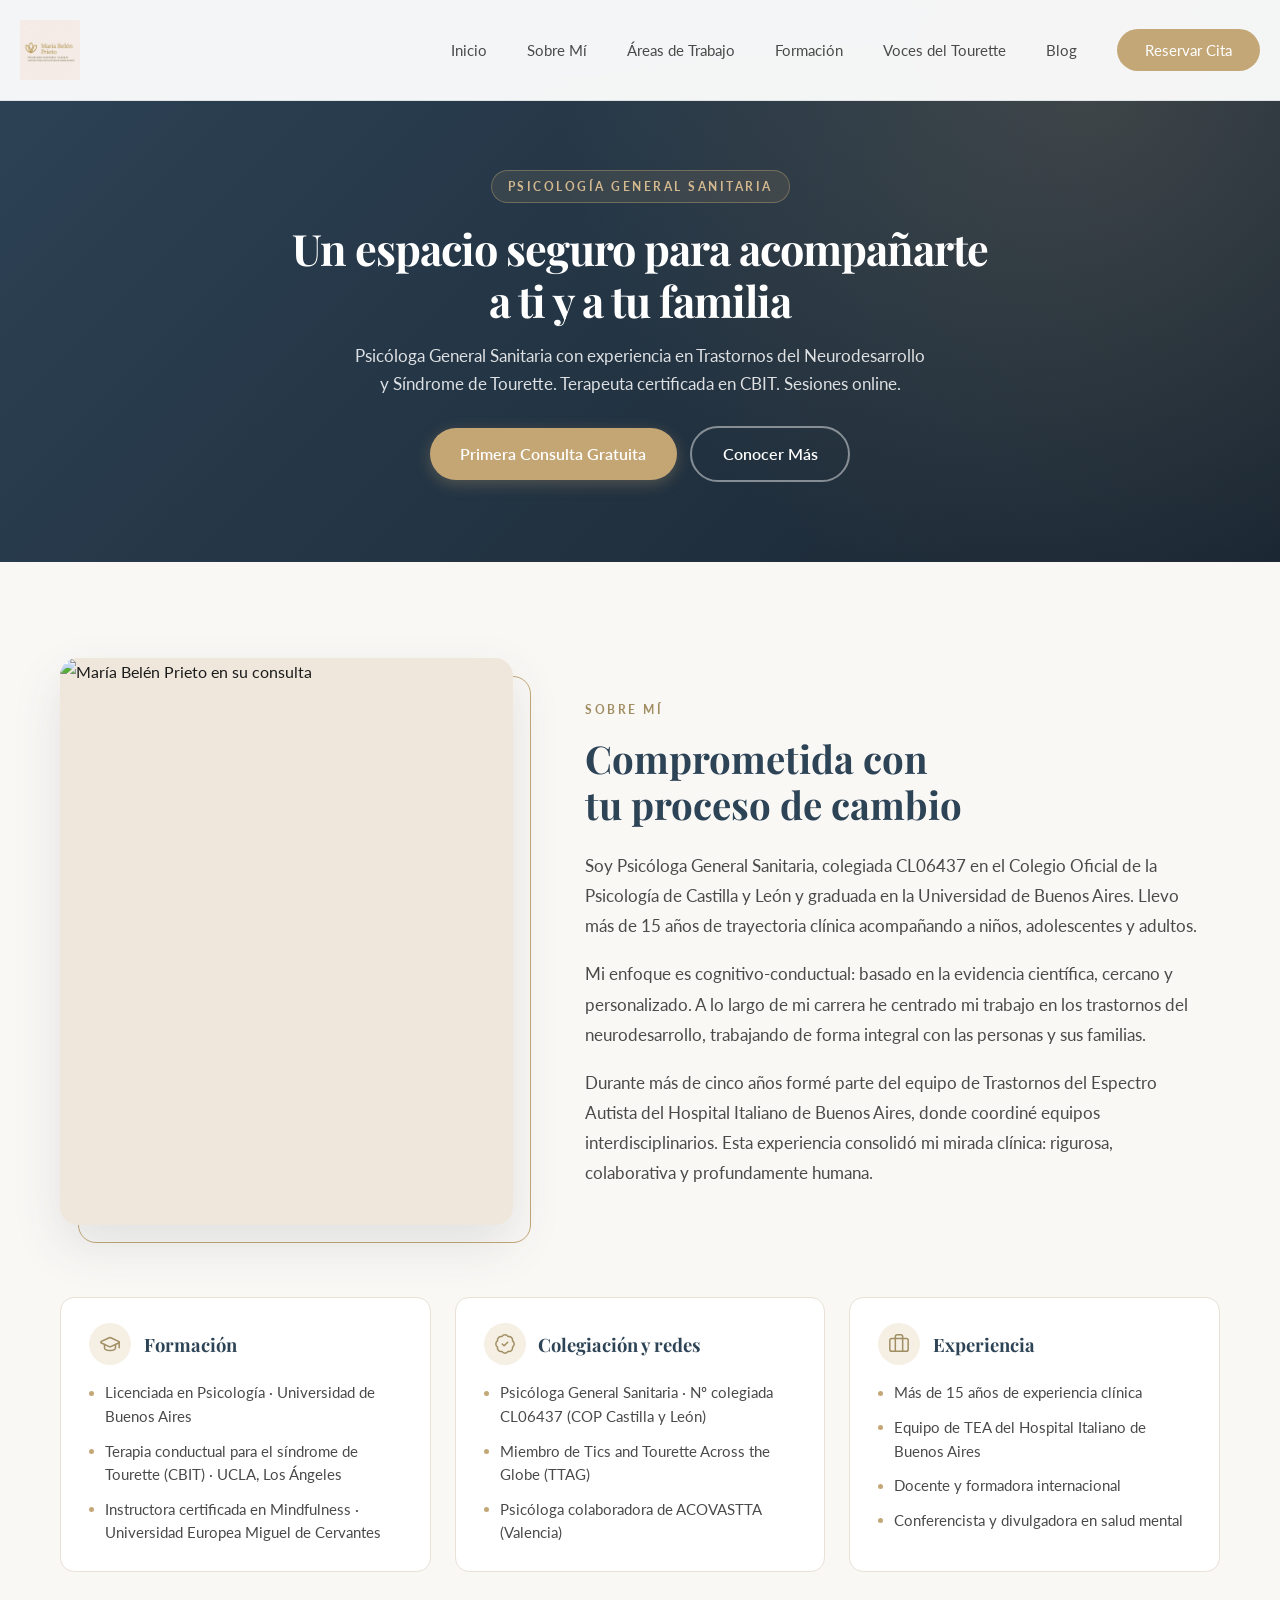
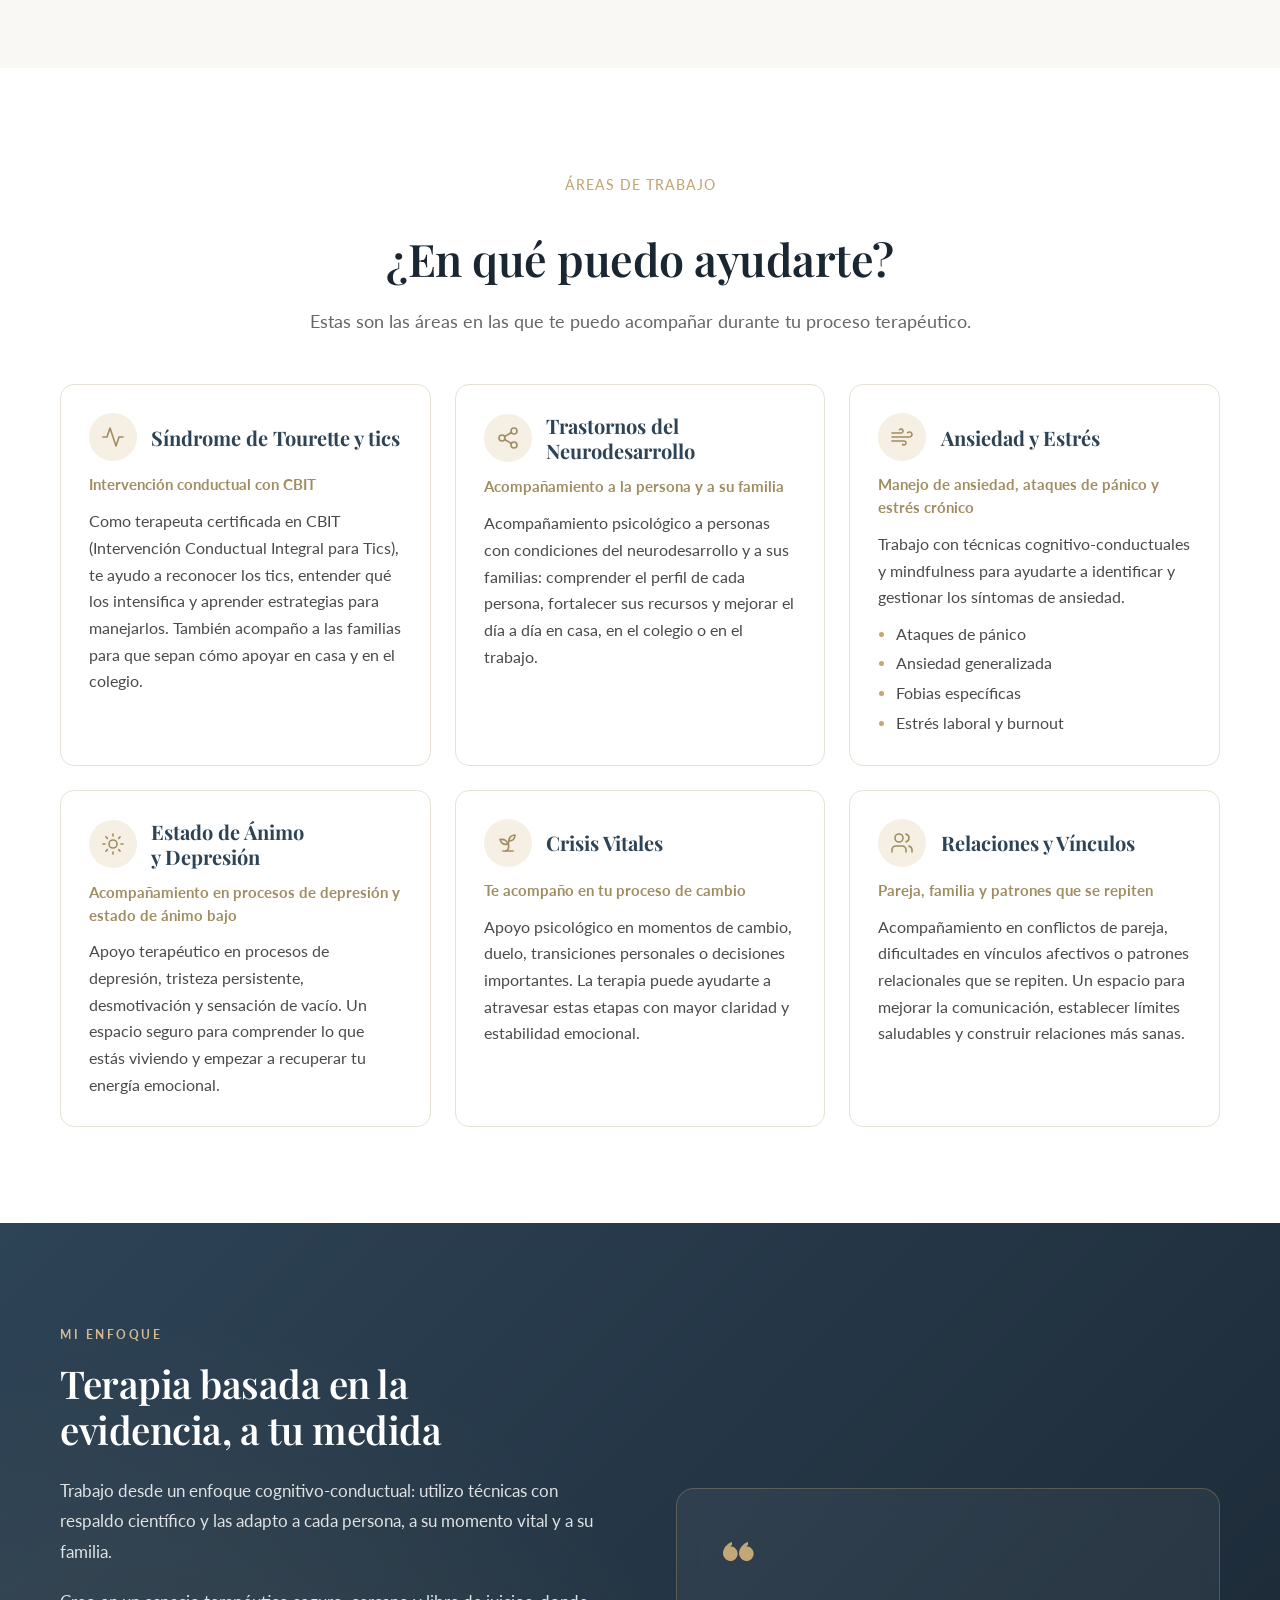
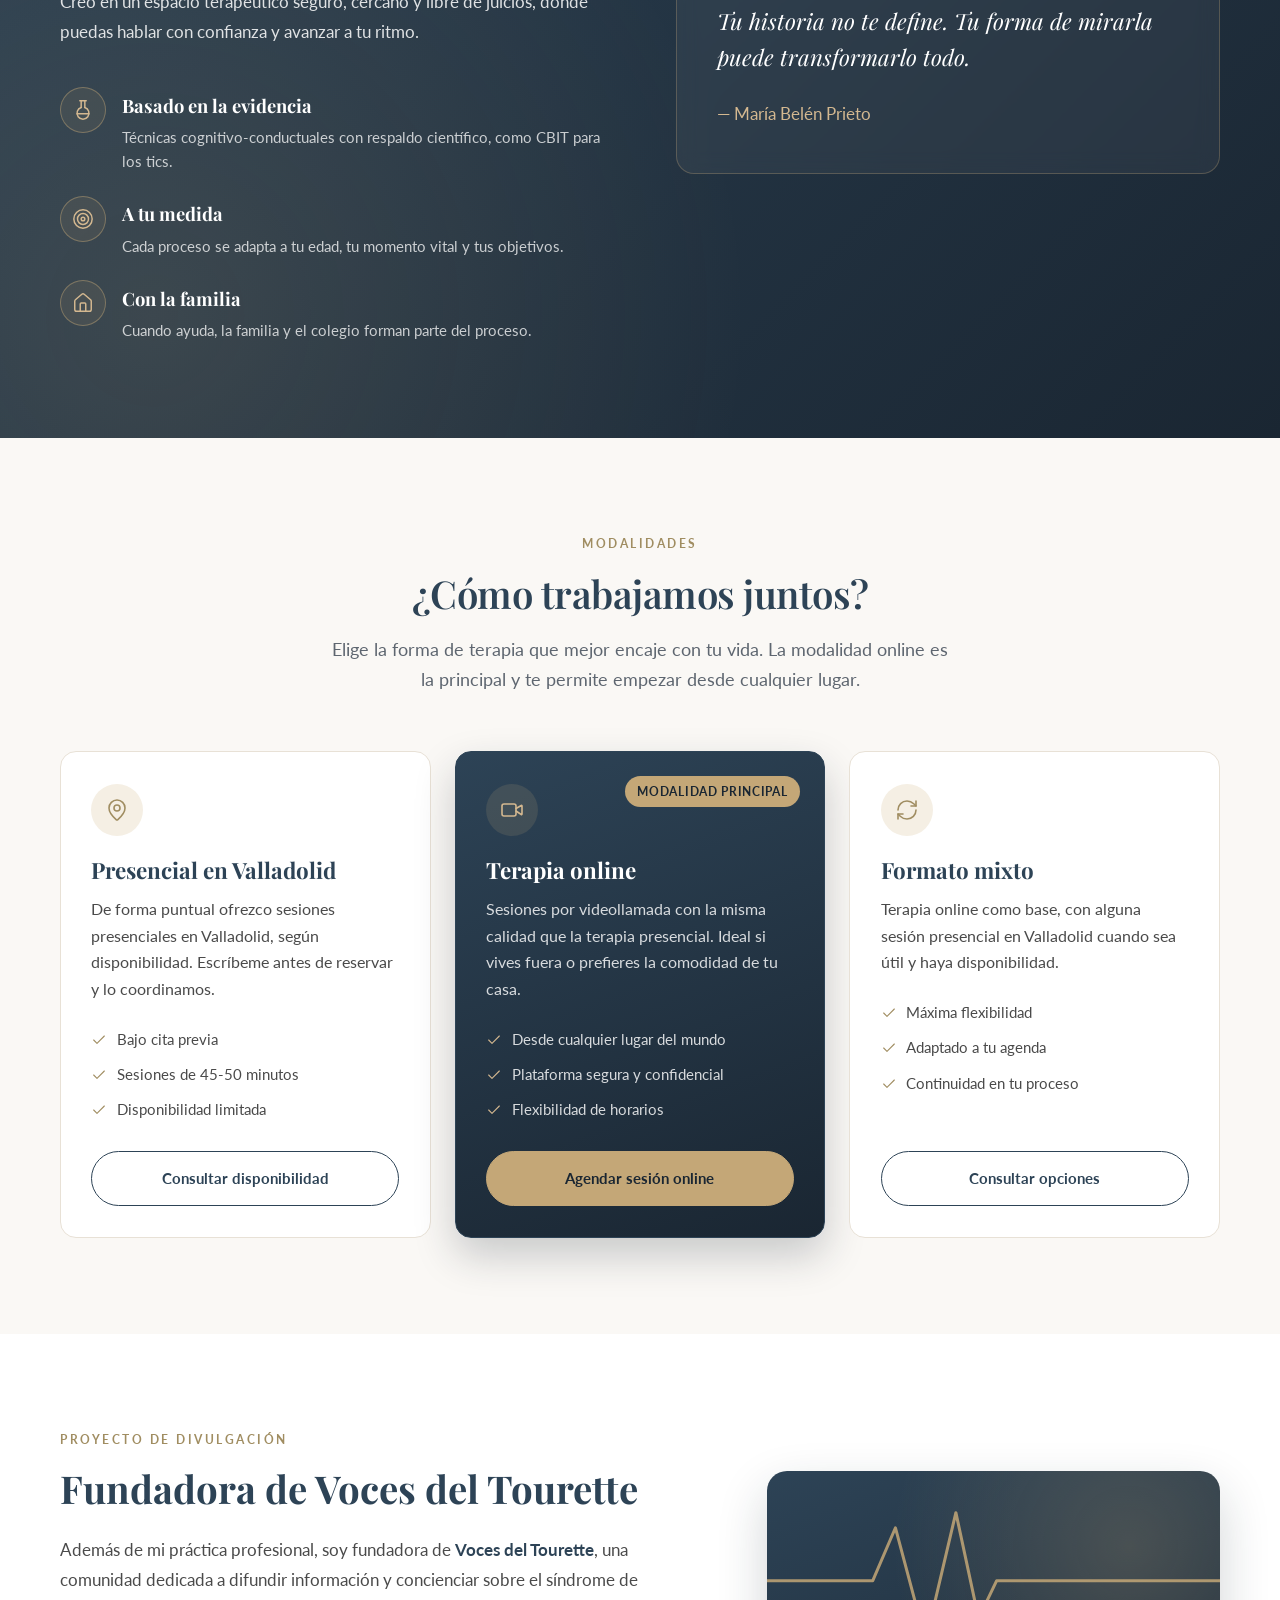
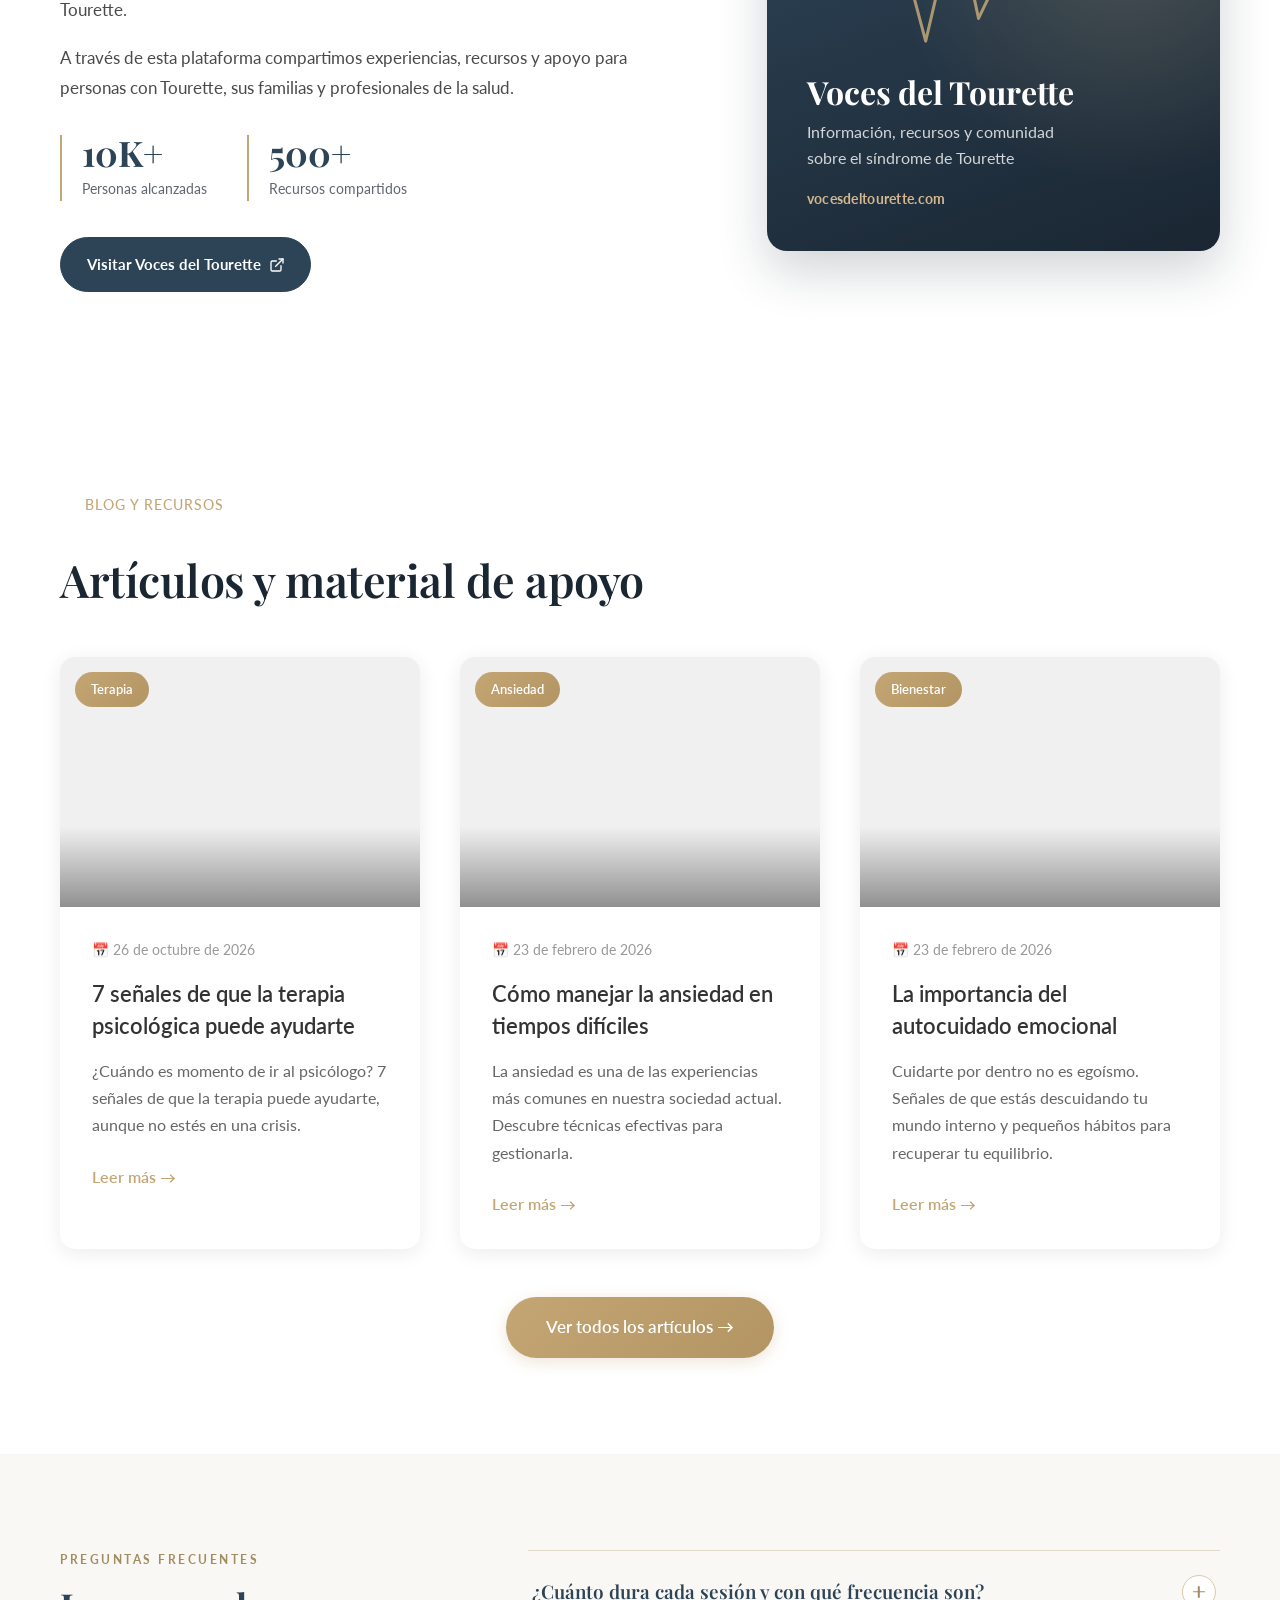
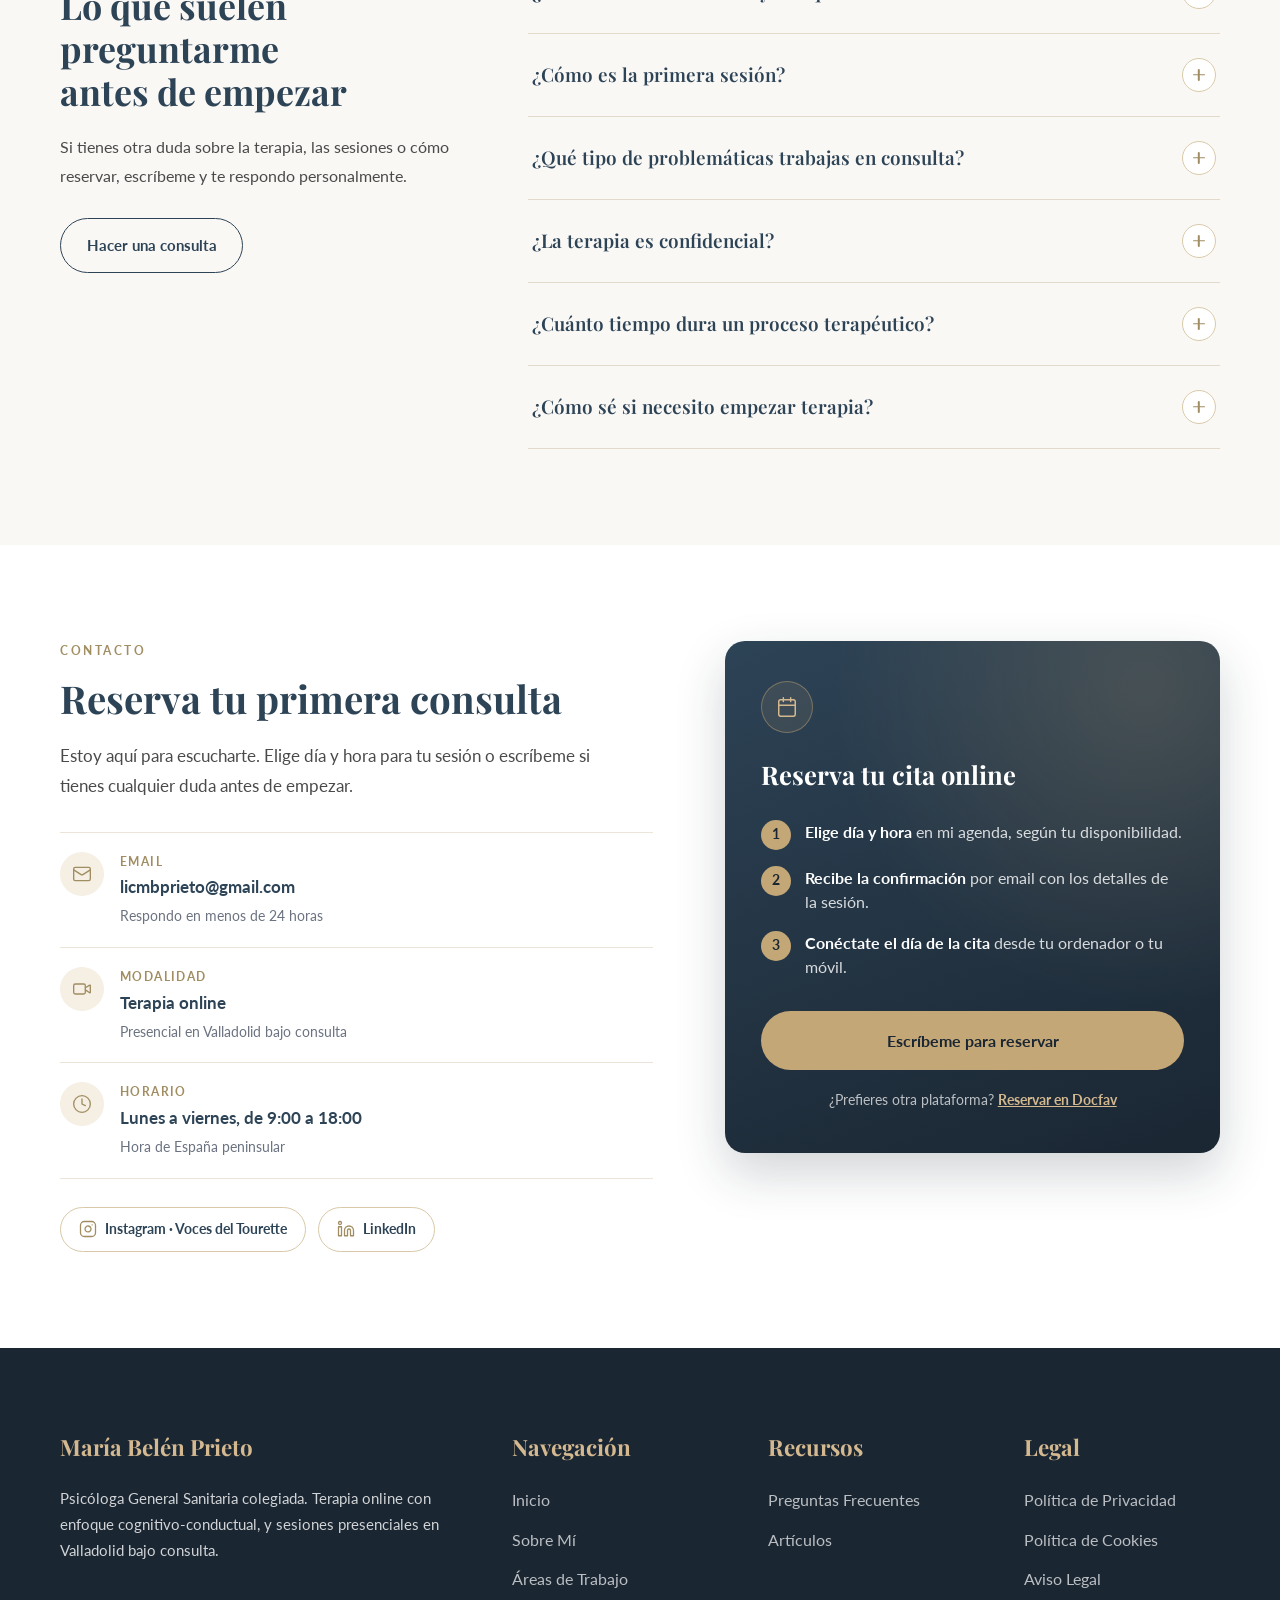
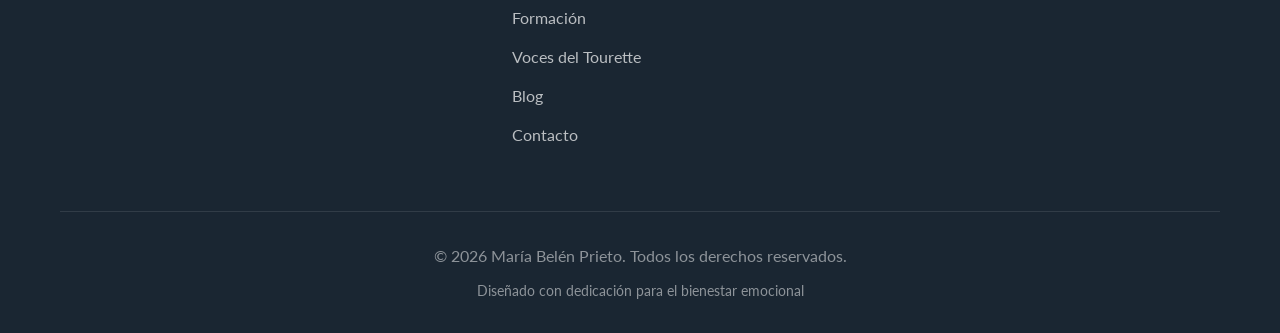
==== index.html @ 90e85a1b "Search Console: quita la verificación de la cuenta laboral Co-Authored-By: Claude Opus 5.5 <noreply@" ====
<!DOCTYPE html>
<html lang="es">
<head>
    <meta charset="UTF-8">
    <meta name="viewport" content="width=device-width, initial-scale=1.0">
    <title id="page-title">Psicóloga Online | María Belén Prieto, Psicóloga General Sanitaria</title>
    <!-- Search Console (cuenta personal). No borrar: Google la revisa periódicamente. -->
    <meta name="google-site-verification" content="N6UZnbw3qTWTIHhU-GUSRFSdViYK75l-H5b8nfOGCbo" />
    <meta name="description" id="meta-desc" content="Psicóloga General Sanitaria con experiencia en Trastornos del Neurodesarrollo y Síndrome de Tourette. Terapeuta certificada en CBIT. Terapia online y en Valladolid.">
    <link rel="stylesheet" href="styles.css">
    <link rel="preconnect" href="https://fonts.googleapis.com">
    <link rel="preconnect" href="https://fonts.gstatic.com" crossorigin>
    <link href="https://fonts.googleapis.com/css2?family=Playfair+Display:wght@400;500;600;700&family=Lato:wght@300;400;700&display=swap" rel="stylesheet">
    <!-- Cookie Consent CSS -->
<link rel="stylesheet" href="https://cdn.jsdelivr.net/npm/cookieconsent@3/build/cookieconsent.min.css">
    <link rel="canonical" href="https://mariabelenprieto.com/">
    <link rel="icon" type="image/png" sizes="32x32" href="/favicon-32.png">
    <link rel="icon" type="image/png" sizes="192x192" href="/icon-192.png">
    <link rel="apple-touch-icon" href="/apple-touch-icon.png">
    <meta name="theme-color" content="#2D4356">
    <meta property="og:type" content="website">
    <meta property="og:locale" content="es_ES">
    <meta property="og:site_name" content="María Belén Prieto · Psicóloga">
    <meta property="og:url" content="https://mariabelenprieto.com/">
    <meta property="og:title" content="Psicóloga Online | María Belén Prieto, Psicóloga General Sanitaria">
    <meta property="og:description" content="Psicóloga General Sanitaria con experiencia en Trastornos del Neurodesarrollo y Síndrome de Tourette. Terapeuta certificada en CBIT. Terapia online y en Valladolid.">
    <meta property="og:image" content="https://mariabelenprieto.com/og-image.jpg">
    <meta property="og:image:width" content="1200">
    <meta property="og:image:height" content="630">
    <meta property="og:image:alt" content="Logo de María Belén Prieto, Psicóloga General Sanitaria">
    <meta name="twitter:card" content="summary_large_image">
    <meta name="twitter:title" content="Psicóloga Online | María Belén Prieto, Psicóloga General Sanitaria">
    <meta name="twitter:description" content="Psicóloga General Sanitaria con experiencia en Trastornos del Neurodesarrollo y Síndrome de Tourette. Terapeuta certificada en CBIT. Terapia online y en Valladolid.">
    <meta name="twitter:image" content="https://mariabelenprieto.com/og-image.jpg">
    <script type="application/ld+json">
{
  "@context": "https://schema.org",
  "@graph": [
    {
      "@type": "Person",
      "@id": "https://mariabelenprieto.com/#persona",
      "name": "María Belén Prieto",
      "jobTitle": "Psicóloga General Sanitaria",
      "url": "https://mariabelenprieto.com/",
      "image": "https://mariabelenprieto.com/og-image.jpg",
      "sameAs": [
        "https://www.linkedin.com/in/mar%C3%ADa-bel%C3%A9n-prieto-b7913ab7"
      ],
      "knowsAbout": [
        "CBIT (Intervención Conductual Integral para Tics)",
        "Trastornos del Neurodesarrollo",
        "Terapia cognitivo-conductual",
        "Terapia online",
        "Mindfulness",
        "Ansiedad",
        "Terapia de pareja",
        "Terapia familiar",
        "Síndrome de Tourette",
        "Trastornos del Espectro Autista"
      ],
      "hasCredential": [
        {
          "@type": "EducationalOccupationalCredential",
          "credentialCategory": "Colegiación profesional",
          "name": "Psicóloga General Sanitaria colegiada",
          "identifier": "CL06437",
          "recognizedBy": {
            "@type": "Organization",
            "name": "Colegio Oficial de la Psicología de Castilla y León"
          }
        },
        {
          "@type": "EducationalOccupationalCredential",
          "credentialCategory": "Certificación",
          "name": "Instructora certificada en Mindfulness"
        },
        {
          "@type": "EducationalOccupationalCredential",
          "credentialCategory": "Certificación",
          "name": "Terapeuta certificada en CBIT (Comprehensive Behavioral Intervention for Tics)"
        }
      ],
      "alumniOf": {
        "@type": "CollegeOrUniversity",
        "name": "Universidad de Buenos Aires"
      },
      "memberOf": [
        {
          "@type": "Organization",
          "name": "Tics and Tourette Across the Globe (TTAG)"
        },
        {
          "@type": "Organization",
          "name": "ACOVASTTA"
        }
      ]
    },
    {
      "@type": "ProfessionalService",
      "@id": "https://mariabelenprieto.com/#consulta",
      "name": "María Belén Prieto · Psicóloga General Sanitaria",
      "url": "https://mariabelenprieto.com/",
      "image": "https://mariabelenprieto.com/og-image.jpg",
      "logo": "https://mariabelenprieto.com/Logo_Belu.jpeg",
      "description": "Terapia psicológica online con enfoque cognitivo-conductual para niños, adolescentes, adultos y familias, con experiencia en trastornos del neurodesarrollo y síndrome de Tourette. Sesiones presenciales puntuales en Valladolid bajo consulta.",
      "email": "licmbprieto@gmail.com",
      "founder": {
        "@id": "https://mariabelenprieto.com/#persona"
      },
      "address": {
        "@type": "PostalAddress",
        "addressLocality": "Valladolid",
        "addressRegion": "Castilla y León",
        "addressCountry": "ES"
      },
      "areaServed": [
        {
          "@type": "Country",
          "name": "España"
        },
        {
          "@type": "City",
          "name": "Valladolid"
        }
      ],
      "availableLanguage": "es",
      "openingHoursSpecification": [
        {
          "@type": "OpeningHoursSpecification",
          "dayOfWeek": [
            "Monday",
            "Tuesday",
            "Wednesday",
            "Thursday",
            "Friday"
          ],
          "opens": "09:00",
          "closes": "18:00"
        }
      ],
      "sameAs": [
        "https://www.linkedin.com/in/mar%C3%ADa-bel%C3%A9n-prieto-b7913ab7"
      ]
    },
    {
      "@type": "Organization",
      "@id": "https://vocesdeltourette.com/#organizacion",
      "name": "Voces del Tourette",
      "url": "https://vocesdeltourette.com",
      "founder": {
        "@id": "https://mariabelenprieto.com/#persona"
      }
    },
    {
      "@type": "WebSite",
      "@id": "https://mariabelenprieto.com/#web",
      "url": "https://mariabelenprieto.com/",
      "name": "María Belén Prieto · Psicóloga",
      "inLanguage": "es-ES",
      "publisher": {
        "@id": "https://mariabelenprieto.com/#consulta"
      }
    }
  ]
}
    </script>
</head>
<body>
    <!-- WhatsApp Floating Button -->
    <!-- Oculto hasta tener número: poner href="https://wa.me/34XXXXXXXXX" y quitar hidden -->
    <a href="#" id="whatsapp-float" class="whatsapp-float" target="_blank" rel="noopener" aria-label="Contactar por WhatsApp" hidden style="display:none">
        <svg viewBox="0 0 32 32" fill="none" xmlns="http://www.w3.org/2000/svg">
            <path d="M16 0C7.163 0 0 7.163 0 16c0 2.825.737 5.482 2.028 7.784L.064 31.267l7.653-1.933A15.937 15.937 0 0016 32c8.837 0 16-7.163 16-16S24.837 0 16 0z" fill="#25D366"/>
            <path d="M25.229 22.817c-.342.963-2.012 1.766-2.926 1.877-.781.093-1.801.14-2.905-.182-.67-.195-1.527-.455-2.621-.892-4.585-1.834-7.568-6.472-7.796-6.77-.227-.299-1.85-2.461-1.85-4.695 0-2.234 1.173-3.33 1.588-3.784.416-.455.908-.568 1.21-.568.303 0 .605.002.871.016.279.013.654-.106.995.758.342.864 1.166 2.843 1.268 3.048.102.205.171.444.034.743-.137.298-.205.485-.41.745-.205.26-.43.58-.615.779-.205.22-.417.458-.18.898.238.44 1.057 1.743 2.268 2.825 1.557 1.39 2.869 1.822 3.278 2.027.41.205.649.171.888-.103.239-.274.923-1.079 1.169-1.452.246-.373.492-.311.829-.186.337.125 2.14 1.01 2.508 1.193.369.183.615.274.705.425.09.15.09.864-.252 1.827z" fill="#fff"/>
        </svg>
    </a>

    <!-- Navigation -->
    <nav class="main-nav" id="main-nav">
        <div class="nav-container">
            <a href="#inicio" class="nav-logo" id="nav-logo">
    <img src="Logo_Belu.jpeg" alt="María Belén Prieto" class="logo-image">
</a>
            <button class="mobile-menu-toggle" aria-label="Abrir menú">
                <span></span>
                <span></span>
                <span></span>
            </button>
            <ul class="nav-links">
                <li><a href="#inicio">Inicio</a></li>
                <li><a href="#sobre-mi">Sobre Mí</a></li>
                <li><a href="#areas">Áreas de Trabajo</a></li>
                <li><a href="#formacion">Formación</a></li>
                <li><a href="#voces-tourette">Voces del Tourette</a></li>
                <li class="link-testimonios" style="display:none;"><a href="#testimonios">Testimonios</a></li>
                <li><a href="#blog">Blog</a></li>
                <li><a href="#contacto" class="nav-cta">Reservar Cita</a></li>
            </ul>
        </div>
    </nav>

    <!-- Hero Section with Background -->
    <section id="inicio" class="hero">
    <div class="container">
        <span class="section-tag hero-label">Psicología General Sanitaria</span>
        <h1 class="hero-title">Un espacio seguro para acompañarte a ti y a tu familia</h1>
        <p class="hero-subtitle">Psicóloga General Sanitaria con experiencia en Trastornos del Neurodesarrollo y Síndrome de Tourette. Terapeuta certificada en CBIT. Sesiones online.</p>
        <div class="hero-buttons">
            <a href="#contacto" class="btn-primary btn-hero-primary">Primera Consulta Gratuita</a>
            <a href="#sobre-mi" class="btn-secondary btn-hero-secondary">Conocer Más</a>
        </div>
    </div>
</section>

    <!-- Sobre Mí Section -->
<section id="sobre-mi" class="about about-v2" data-static="true">
    <!-- Contenido fijo (antes se cargaba desde Firebase). Se edita aquí. -->
    <div class="container">
        <div class="about-v2-grid">
            <figure class="about-v2-photo">
                <img src="https://res.cloudinary.com/ddtpdc670/image/upload/f_auto,q_auto,w_900/v1771442277/Foto_Belu_adaptada_para_Pagina_h2eyy9.jpg" alt="María Belén Prieto en su consulta" width="900" height="1125" loading="lazy">
            </figure>
            <div class="about-v2-text">
                <span class="section-tag">SOBRE MÍ</span>
                <h2 class="about-title">Comprometida con tu proceso de cambio</h2>
                <p>Soy Psicóloga General Sanitaria, colegiada CL06437 en el Colegio Oficial de la Psicología de Castilla y León y graduada en la Universidad de Buenos Aires. Llevo más de 15 años de trayectoria clínica acompañando a niños, adolescentes y adultos.</p>
                <p>Mi enfoque es cognitivo-conductual: basado en la evidencia científica, cercano y personalizado. A lo largo de mi carrera he centrado mi trabajo en los trastornos del neurodesarrollo, trabajando de forma integral con las personas y sus familias.</p>
                <p>Durante más de cinco años formé parte del equipo de Trastornos del Espectro Autista del Hospital Italiano de Buenos Aires, donde coordiné equipos interdisciplinarios. Esta experiencia consolidó mi mirada clínica: rigurosa, colaborativa y profundamente humana.</p>
            </div>
        </div>
        <div class="about-creds">
                <div class="about-cred">
                    <div class="about-cred-head"><span class="about-cred-icon"><svg viewBox="0 0 24 24" width="22" height="22" fill="none" stroke="currentColor" stroke-width="1.6" stroke-linecap="round" stroke-linejoin="round" aria-hidden="true"><path d="M21.42 10.922a1 1 0 0 0-.019-1.838L12.83 5.18a2 2 0 0 0-1.66 0L2.6 9.08a1 1 0 0 0 0 1.832l8.57 3.908a2 2 0 0 0 1.66 0z"/><path d="M22 10v6"/><path d="M6 12.5V16a6 3 0 0 0 12 0v-3.5"/></svg></span><h3>Formación</h3></div>
                    <ul>
                        <li>Licenciada en Psicología · Universidad de Buenos Aires</li>
                        <li>Terapia conductual para el síndrome de Tourette (CBIT) · UCLA, Los Ángeles</li>
                        <li>Instructora certificada en Mindfulness · Universidad Europea Miguel de Cervantes</li>
                    </ul>
                </div>
                <div class="about-cred">
                    <div class="about-cred-head"><span class="about-cred-icon"><svg viewBox="0 0 24 24" width="22" height="22" fill="none" stroke="currentColor" stroke-width="1.6" stroke-linecap="round" stroke-linejoin="round" aria-hidden="true"><path d="M3.85 8.62a4 4 0 0 1 4.78-4.77 4 4 0 0 1 6.74 0 4 4 0 0 1 4.78 4.78 4 4 0 0 1 0 6.74 4 4 0 0 1-4.77 4.78 4 4 0 0 1-6.75 0 4 4 0 0 1-4.78-4.77 4 4 0 0 1 0-6.76Z"/><path d="m9 12 2 2 4-4"/></svg></span><h3>Colegiación y redes</h3></div>
                    <ul>
                        <li>Psicóloga General Sanitaria · Nº colegiada CL06437 (COP Castilla y León)</li>
                        <li>Miembro de Tics and Tourette Across the Globe (TTAG)</li>
                        <li>Psicóloga colaboradora de ACOVASTTA (Valencia)</li>
                    </ul>
                </div>
                <div class="about-cred">
                    <div class="about-cred-head"><span class="about-cred-icon"><svg viewBox="0 0 24 24" width="22" height="22" fill="none" stroke="currentColor" stroke-width="1.6" stroke-linecap="round" stroke-linejoin="round" aria-hidden="true"><path d="M16 20V4a2 2 0 0 0-2-2h-4a2 2 0 0 0-2 2v16"/><rect width="20" height="14" x="2" y="6" rx="2"/></svg></span><h3>Experiencia</h3></div>
                    <ul>
                        <li>Más de 15 años de experiencia clínica</li>
                        <li>Equipo de TEA del Hospital Italiano de Buenos Aires</li>
                        <li>Docente y formadora internacional</li>
                        <li>Conferencista y divulgadora en salud mental</li>
                    </ul>
                </div>
        </div>
    </div>
</section>

    <!-- Áreas de Trabajo / Especialidades -->
   <section id="areas" class="areas">
    <div class="container">
        <span class="section-tag">ÁREAS DE TRABAJO</span>
        <h2 class="section-title">¿En qué puedo ayudarte?</h2>
        <p class="section-description">
            Estas son las áreas en las que te puedo acompañar durante tu proceso terapéutico.
        </p>
        
        <!-- Áreas como contenido fijo (antes se cargaban desde Firebase). Se editan aquí. -->
        <div id="areas-grid" class="areas-list" data-static="true">
            <article class="area-item">
                <div class="area-item-head">
                    <div class="area-item-icon"><svg viewBox="0 0 24 24" width="24" height="24" fill="none" stroke="currentColor" stroke-width="1.6" stroke-linecap="round" stroke-linejoin="round" aria-hidden="true"><path d="M22 12h-4l-3 9L9 3l-3 9H2"/></svg></div>
                    <h3 class="area-item-title">Síndrome de Tourette y tics</h3>
                </div>
                <p class="area-item-lead">Intervención conductual con CBIT</p>
                <div class="area-item-text"><p>Como terapeuta certificada en CBIT (Intervención Conductual Integral para Tics), te ayudo a reconocer los tics, entender qué los intensifica y aprender estrategias para manejarlos. También acompaño a las familias para que sepan cómo apoyar en casa y en el colegio.</p></div>
            </article>
            <article class="area-item">
                <div class="area-item-head">
                    <div class="area-item-icon"><svg viewBox="0 0 24 24" width="24" height="24" fill="none" stroke="currentColor" stroke-width="1.6" stroke-linecap="round" stroke-linejoin="round" aria-hidden="true"><circle cx="18" cy="5" r="3"/><circle cx="6" cy="12" r="3"/><circle cx="18" cy="19" r="3"/><path d="m8.59 13.51 6.83 3.98"/><path d="m15.41 6.51-6.82 3.98"/></svg></div>
                    <h3 class="area-item-title">Trastornos del Neurodesarrollo</h3>
                </div>
                <p class="area-item-lead">Acompañamiento a la persona y a su familia</p>
                <div class="area-item-text"><p>Acompañamiento psicológico a personas con condiciones del neurodesarrollo y a sus familias: comprender el perfil de cada persona, fortalecer sus recursos y mejorar el día a día en casa, en el colegio o en el trabajo.</p></div>
            </article>
            <article class="area-item">
                <div class="area-item-head">
                    <div class="area-item-icon"><svg viewBox="0 0 24 24" width="24" height="24" fill="none" stroke="currentColor" stroke-width="1.6" stroke-linecap="round" stroke-linejoin="round" aria-hidden="true"><path d="M17.7 7.7a2.5 2.5 0 1 1 1.8 4.3H2"/><path d="M9.6 4.6A2 2 0 1 1 11 8H2"/><path d="M12.6 19.4A2 2 0 1 0 14 16H2"/></svg></div>
                    <h3 class="area-item-title">Ansiedad y Estrés</h3>
                </div>
                <p class="area-item-lead">Manejo de ansiedad, ataques de pánico y estrés crónico</p>
                <div class="area-item-text"><p>Trabajo con técnicas cognitivo-conductuales y mindfulness para ayudarte a identificar y gestionar los síntomas de ansiedad.</p><ul><li>Ataques de pánico</li><li>Ansiedad generalizada</li><li>Fobias específicas</li><li>Estrés laboral y burnout</li></ul></div>
            </article>
            <article class="area-item">
                <div class="area-item-head">
                    <div class="area-item-icon"><svg viewBox="0 0 24 24" width="24" height="24" fill="none" stroke="currentColor" stroke-width="1.6" stroke-linecap="round" stroke-linejoin="round" aria-hidden="true"><circle cx="12" cy="12" r="4"/><path d="M12 2v2"/><path d="M12 20v2"/><path d="m4.93 4.93 1.41 1.41"/><path d="m17.66 17.66 1.41 1.41"/><path d="M2 12h2"/><path d="M20 12h2"/><path d="m6.34 17.66-1.41 1.41"/><path d="m19.07 4.93-1.41 1.41"/></svg></div>
                    <h3 class="area-item-title">Estado de Ánimo y Depresión</h3>
                </div>
                <p class="area-item-lead">Acompañamiento en procesos de depresión y estado de ánimo bajo</p>
                <div class="area-item-text"><p>Apoyo terapéutico en procesos de depresión, tristeza persistente, desmotivación y sensación de vacío. Un espacio seguro para comprender lo que estás viviendo y empezar a recuperar tu energía emocional.</p></div>
            </article>
            <article class="area-item">
                <div class="area-item-head">
                    <div class="area-item-icon"><svg viewBox="0 0 24 24" width="24" height="24" fill="none" stroke="currentColor" stroke-width="1.6" stroke-linecap="round" stroke-linejoin="round" aria-hidden="true"><path d="M7 20h10"/><path d="M10 20c5.5-2.5.8-6.4 3-10"/><path d="M9.5 9.4c1.1.8 1.8 2.2 2.3 3.7-2 .4-3.5.4-4.8-.3-1.2-.6-2.3-1.9-3-4.2 2.8-.5 4.4 0 5.5.8z"/><path d="M14.1 6a7 7 0 0 0-1.1 4c1.9-.1 3.3-.6 4.3-1.4 1-1 1.6-2.3 1.7-4.6-2.7.1-4 1-4.9 2z"/></svg></div>
                    <h3 class="area-item-title">Crisis Vitales</h3>
                </div>
                <p class="area-item-lead">Te acompaño en tu proceso de cambio</p>
                <div class="area-item-text"><p>Apoyo psicológico en momentos de cambio, duelo, transiciones personales o decisiones importantes. La terapia puede ayudarte a atravesar estas etapas con mayor claridad y estabilidad emocional.</p></div>
            </article>
            <article class="area-item">
                <div class="area-item-head">
                    <div class="area-item-icon"><svg viewBox="0 0 24 24" width="24" height="24" fill="none" stroke="currentColor" stroke-width="1.6" stroke-linecap="round" stroke-linejoin="round" aria-hidden="true"><path d="M16 21v-2a4 4 0 0 0-4-4H6a4 4 0 0 0-4 4v2"/><circle cx="9" cy="7" r="4"/><path d="M22 21v-2a4 4 0 0 0-3-3.87"/><path d="M16 3.13a4 4 0 0 1 0 7.75"/></svg></div>
                    <h3 class="area-item-title">Relaciones y Vínculos</h3>
                </div>
                <p class="area-item-lead">Pareja, familia y patrones que se repiten</p>
                <div class="area-item-text"><p>Acompañamiento en conflictos de pareja, dificultades en vínculos afectivos o patrones relacionales que se repiten. Un espacio para mejorar la comunicación, establecer límites saludables y construir relaciones más sanas.</p></div>
            </article>
        </div>
    </div>
</section>

    <!-- Enfoque Terapéutico -->
    <section id="enfoque" class="approach-section">
        <div class="container-wide">
            <div class="approach-grid">
                <div class="approach-content">
                    <span class="section-tag">MI ENFOQUE</span>
                    <h2 class="section-title" id="approach-title">Terapia basada en la evidencia, a tu medida</h2>
                    <div class="approach-text" id="approach-description">
                        <p>Trabajo desde un enfoque cognitivo-conductual: utilizo técnicas con respaldo científico y las adapto a cada persona, a su momento vital y a su familia.</p>
                        <p>Creo en un espacio terapéutico seguro, cercano y libre de juicios, donde puedas hablar con confianza y avanzar a tu ritmo.</p>
                    </div>
                    <div class="approach-pillars">
                        <div class="pillar-item">
                            <div class="pillar-icon"><svg viewBox="0 0 24 24" width="22" height="22" fill="none" stroke="currentColor" stroke-width="1.6" stroke-linecap="round" stroke-linejoin="round" aria-hidden="true"><path d="M10 2v7.31"/><path d="M14 9.3V1.99"/><path d="M8.5 2h7"/><path d="M14 9.3a6.5 6.5 0 1 1-4 0"/><path d="M5.52 16h12.96"/></svg></div>
                            <div>
                                <h3>Basado en la evidencia</h3>
                                <p>Técnicas cognitivo-conductuales con respaldo científico, como CBIT para los tics.</p>
                            </div>
                        </div>
                        <div class="pillar-item">
                            <div class="pillar-icon"><svg viewBox="0 0 24 24" width="22" height="22" fill="none" stroke="currentColor" stroke-width="1.6" stroke-linecap="round" stroke-linejoin="round" aria-hidden="true"><circle cx="12" cy="12" r="10"/><circle cx="12" cy="12" r="6"/><circle cx="12" cy="12" r="2"/></svg></div>
                            <div>
                                <h3>A tu medida</h3>
                                <p>Cada proceso se adapta a tu edad, tu momento vital y tus objetivos.</p>
                            </div>
                        </div>
                        <div class="pillar-item">
                            <div class="pillar-icon"><svg viewBox="0 0 24 24" width="22" height="22" fill="none" stroke="currentColor" stroke-width="1.6" stroke-linecap="round" stroke-linejoin="round" aria-hidden="true"><path d="M15 21v-8a1 1 0 0 0-1-1h-4a1 1 0 0 0-1 1v8"/><path d="M3 10a2 2 0 0 1 .709-1.528l7-5.999a2 2 0 0 1 2.582 0l7 5.999A2 2 0 0 1 21 10v9a2 2 0 0 1-2 2H5a2 2 0 0 1-2-2z"/></svg></div>
                            <div>
                                <h3>Con la familia</h3>
                                <p>Cuando ayuda, la familia y el colegio forman parte del proceso.</p>
                            </div>
                        </div>
                    </div>
                </div>
                <div class="approach-visual">
                    <div class="approach-quote-box">
                        <svg class="quote-icon" viewBox="0 0 48 48" fill="none" aria-hidden="true">
                            <path d="M12 24C12 19.6 14.4 16 18 14.4V10.8C11.6 12.8 7.2 19.2 7.2 24C7.2 28.8 11.2 33.6 16 33.6C20.8 33.6 24.8 29.6 24.8 24.8C24.8 20 20.8 16 16 16C14.8 16 13.6 16.4 12.8 16.8C12.4 17.2 12 17.6 12 18.4V24Z" fill="currentColor"/>
                            <path d="M31.2 24C31.2 19.6 33.6 16 37.2 14.4V10.8C30.8 12.8 26.4 19.2 26.4 24C26.4 28.8 30.4 33.6 35.2 33.6C40 33.6 44 29.6 44 24.8C44 20 40 16 35.2 16C34 16 32.8 16.4 32 16.8C31.6 17.2 31.2 17.6 31.2 18.4V24Z" fill="currentColor"/>
                        </svg>
                        <p class="quote-text" id="approach-quote">Tu historia no te define. Tu forma de mirarla puede transformarlo todo.</p>
                        <p class="quote-author">— <span id="config-name-quote">María Belén Prieto</span></p>
                    </div>
                </div>
            </div>
        </div>
    </section>

 <!-- MODALIDADES -->
<section id="modalidades" class="modalidades modalidades-v2">
    <div class="container">
        <span class="section-tag">MODALIDADES</span>
        <h2 class="section-title">¿Cómo trabajamos juntos?</h2>
        <p class="section-description">Elige la forma de terapia que mejor encaje con tu vida. La modalidad online es la principal y te permite empezar desde cualquier lugar.</p>
        <div class="modalidades-v2-grid">
            <article class="modalidad-v2">
                <div class="modalidad-v2-icon"><svg viewBox="0 0 24 24" width="24" height="24" fill="none" stroke="currentColor" stroke-width="1.6" stroke-linecap="round" stroke-linejoin="round" aria-hidden="true"><path d="M20 10c0 4.993-5.539 10.193-7.399 11.799a1 1 0 0 1-1.202 0C9.539 20.193 4 14.993 4 10a8 8 0 0 1 16 0"/><circle cx="12" cy="10" r="3"/></svg></div>
                <h3>Presencial en Valladolid</h3>
                <p>De forma puntual ofrezco sesiones presenciales en Valladolid, según disponibilidad. Escríbeme antes de reservar y lo coordinamos.</p>
                <ul>
                    <li><svg viewBox="0 0 24 24" width="16" height="16" fill="none" stroke="currentColor" stroke-width="1.6" stroke-linecap="round" stroke-linejoin="round" aria-hidden="true"><path d="M20 6 9 17l-5-5"/></svg><span>Bajo cita previa</span></li>
                    <li><svg viewBox="0 0 24 24" width="16" height="16" fill="none" stroke="currentColor" stroke-width="1.6" stroke-linecap="round" stroke-linejoin="round" aria-hidden="true"><path d="M20 6 9 17l-5-5"/></svg><span>Sesiones de 45-50 minutos</span></li>
                    <li><svg viewBox="0 0 24 24" width="16" height="16" fill="none" stroke="currentColor" stroke-width="1.6" stroke-linecap="round" stroke-linejoin="round" aria-hidden="true"><path d="M20 6 9 17l-5-5"/></svg><span>Disponibilidad limitada</span></li>
                </ul>
                <a href="#contacto" class="modalidad-v2-btn">Consultar disponibilidad</a>
            </article>
            <article class="modalidad-v2 is-featured">
                <span class="modalidad-v2-badge">Modalidad principal</span>
                <div class="modalidad-v2-icon"><svg viewBox="0 0 24 24" width="24" height="24" fill="none" stroke="currentColor" stroke-width="1.6" stroke-linecap="round" stroke-linejoin="round" aria-hidden="true"><path d="m16 13 5.223 3.482a.5.5 0 0 0 .777-.416V7.87a.5.5 0 0 0-.752-.432L16 10.5"/><rect x="2" y="6" width="14" height="12" rx="2"/></svg></div>
                <h3>Terapia online</h3>
                <p>Sesiones por videollamada con la misma calidad que la terapia presencial. Ideal si vives fuera o prefieres la comodidad de tu casa.</p>
                <ul>
                    <li><svg viewBox="0 0 24 24" width="16" height="16" fill="none" stroke="currentColor" stroke-width="1.6" stroke-linecap="round" stroke-linejoin="round" aria-hidden="true"><path d="M20 6 9 17l-5-5"/></svg><span>Desde cualquier lugar del mundo</span></li>
                    <li><svg viewBox="0 0 24 24" width="16" height="16" fill="none" stroke="currentColor" stroke-width="1.6" stroke-linecap="round" stroke-linejoin="round" aria-hidden="true"><path d="M20 6 9 17l-5-5"/></svg><span>Plataforma segura y confidencial</span></li>
                    <li><svg viewBox="0 0 24 24" width="16" height="16" fill="none" stroke="currentColor" stroke-width="1.6" stroke-linecap="round" stroke-linejoin="round" aria-hidden="true"><path d="M20 6 9 17l-5-5"/></svg><span>Flexibilidad de horarios</span></li>
                </ul>
                <a href="#contacto" class="modalidad-v2-btn">Agendar sesión online</a>
            </article>
            <article class="modalidad-v2">
                <div class="modalidad-v2-icon"><svg viewBox="0 0 24 24" width="24" height="24" fill="none" stroke="currentColor" stroke-width="1.6" stroke-linecap="round" stroke-linejoin="round" aria-hidden="true"><path d="M3 12a9 9 0 0 1 9-9 9.75 9.75 0 0 1 6.74 2.74L21 8"/><path d="M21 3v5h-5"/><path d="M21 12a9 9 0 0 1-9 9 9.75 9.75 0 0 1-6.74-2.74L3 16"/><path d="M8 16H3v5"/></svg></div>
                <h3>Formato mixto</h3>
                <p>Terapia online como base, con alguna sesión presencial en Valladolid cuando sea útil y haya disponibilidad.</p>
                <ul>
                    <li><svg viewBox="0 0 24 24" width="16" height="16" fill="none" stroke="currentColor" stroke-width="1.6" stroke-linecap="round" stroke-linejoin="round" aria-hidden="true"><path d="M20 6 9 17l-5-5"/></svg><span>Máxima flexibilidad</span></li>
                    <li><svg viewBox="0 0 24 24" width="16" height="16" fill="none" stroke="currentColor" stroke-width="1.6" stroke-linecap="round" stroke-linejoin="round" aria-hidden="true"><path d="M20 6 9 17l-5-5"/></svg><span>Adaptado a tu agenda</span></li>
                    <li><svg viewBox="0 0 24 24" width="16" height="16" fill="none" stroke="currentColor" stroke-width="1.6" stroke-linecap="round" stroke-linejoin="round" aria-hidden="true"><path d="M20 6 9 17l-5-5"/></svg><span>Continuidad en tu proceso</span></li>
                </ul>
                <a href="#contacto" class="modalidad-v2-btn">Consultar opciones</a>
            </article>
        </div>
    </div>
</section>

   <!-- SECCIÓN VOCES DEL TOURETTE - REEMPLAZAR DESDE LÍNEA 231 A 272 -->

<section id="voces-tourette" class="tourette-v2">
    <div class="container">
        <div class="tourette-v2-grid">
            <div class="tourette-v2-text">
                <span class="section-tag">PROYECTO DE DIVULGACIÓN</span>
                <h2>Fundadora de Voces del Tourette</h2>
                <p>Además de mi práctica profesional, soy fundadora de <strong>Voces del Tourette</strong>, una comunidad dedicada a difundir información y concienciar sobre el síndrome de Tourette.</p>
                <p>A través de esta plataforma compartimos experiencias, recursos y apoyo para personas con Tourette, sus familias y profesionales de la salud.</p>
                <dl class="tourette-v2-stats">
                    <div><dt>10K+</dt><dd>Personas alcanzadas</dd></div>
                    <div><dt>500+</dt><dd>Recursos compartidos</dd></div>
                </dl>
                <div class="tourette-v2-ctas">
                    <a href="https://vocesdeltourette.com" target="_blank" rel="noopener" class="tourette-v2-btn is-primary">Visitar Voces del Tourette <svg viewBox="0 0 24 24" width="16" height="16" fill="none" stroke="currentColor" stroke-width="2" stroke-linecap="round" stroke-linejoin="round" aria-hidden="true"><path d="M15 3h6v6"/><path d="M10 14 21 3"/><path d="M18 13v6a2 2 0 0 1-2 2H5a2 2 0 0 1-2-2V8a2 2 0 0 1 2-2h6"/></svg></a>
                </div>
            </div>
            <a class="tourette-v2-panel" href="https://vocesdeltourette.com" target="_blank" rel="noopener" aria-label="Ir a Voces del Tourette">
                <svg class="tourette-v2-wave" viewBox="0 0 300 120" fill="none" stroke="currentColor" stroke-width="2" stroke-linecap="round" stroke-linejoin="round" aria-hidden="true">
                    <path d="M0 60 H70 L85 25 L105 100 L125 15 L140 85 L152 60 H300"/>
                </svg>
                <span class="tourette-v2-name">Voces del Tourette</span>
                <span class="tourette-v2-claim">Información, recursos y comunidad sobre el síndrome de Tourette</span>
                <span class="tourette-v2-url">vocesdeltourette.com</span>
            </a>
        </div>
    </div>
</section>
 

<!-- TESTIMONIOS -->
<!-- Oculta hasta integrar opiniones verificadas (Doctoralia). Quitar data-disabled para reactivar. -->
<section id="testimonios" class="testimonios" style="display:none;" data-disabled="true">
    <div class="container">
        <span class="section-tag">TESTIMONIOS</span>
        <h2 class="section-title">Lo que dicen quienes han confiado en mí</h2>
        
        <!-- Resumen de calificaciones -->
        <div class="testimonios-summary">
            <div class="rating-overview">
                <div class="rating-number">5.0</div>
                <div class="rating-stars">
                    <span class="star filled">★</span>
                    <span class="star filled">★</span>
                    <span class="star filled">★</span>
                    <span class="star filled">★</span>
                    <span class="star filled">★</span>
                </div>
                <div class="rating-count">Basado en <span id="testimonios-count">0</span> reseñas</div>
            </div>
        </div>
        
        <!-- Grid de testimonios -->
        <div id="testimonios-grid" class="testimonios-grid">
            <div class="loading-testimonios">Cargando testimonios...</div>
        </div>
    </div>
</section>

<!-- BLOG Y RECURSOS -->
<section id="blog" class="blog-home">
    <div class="container">
        <span class="section-tag">BLOG Y RECURSOS</span>
        <h2 class="section-title">Artículos y material de apoyo</h2>
        
        <div id="blog-featured" class="blog-grid" data-static="true">
            <!-- BLOG-HOME:START -->
            <a class="blog-article" href="/blog/senales-de-que-podrias-beneficiarte-de-la-terapia.html" style="display:block;text-decoration:none;color:inherit;">
                <div class="blog-article-image" style="background-image:url('https://images.pexels.com/photos/4101143/pexels-photo-4101143.jpeg?w=800')" role="img" aria-label="7 señales de que la terapia psicológica puede ayudarte">
                    <span class="blog-category">Terapia</span>
                </div>
                <div class="blog-article-content">
                    <div class="blog-article-meta"><span class="blog-article-date">📅 26 de octubre de 2026</span></div>
                    <h3 class="blog-article-title">7 señales de que la terapia psicológica puede ayudarte</h3>
                    <p class="blog-article-excerpt">¿Cuándo es momento de ir al psicólogo? 7 señales de que la terapia puede ayudarte, aunque no estés en una crisis.</p>
                    <span class="blog-article-read-more">Leer más →</span>
                </div>
            </a>
            <a class="blog-article" href="/blog/como-manejar-la-ansiedad-en-tiempos-dificiles.html" style="display:block;text-decoration:none;color:inherit;">
                <div class="blog-article-image" style="background-image:url('https://images.pexels.com/photos/8172278/pexels-photo-8172278.jpeg')" role="img" aria-label="Cómo manejar la ansiedad en tiempos difíciles">
                    <span class="blog-category">Ansiedad</span>
                </div>
                <div class="blog-article-content">
                    <div class="blog-article-meta"><span class="blog-article-date">📅 23 de febrero de 2026</span></div>
                    <h3 class="blog-article-title">Cómo manejar la ansiedad en tiempos difíciles</h3>
                    <p class="blog-article-excerpt">La ansiedad es una de las experiencias más comunes en nuestra sociedad actual. Descubre técnicas efectivas para gestionarla.</p>
                    <span class="blog-article-read-more">Leer más →</span>
                </div>
            </a>
            <a class="blog-article" href="/blog/la-importancia-del-autocuidado-emocional.html" style="display:block;text-decoration:none;color:inherit;">
                <div class="blog-article-image" style="background-image:url('https://images.pexels.com/photos/3822622/pexels-photo-3822622.jpeg?w=800')" role="img" aria-label="La importancia del autocuidado emocional">
                    <span class="blog-category">Bienestar</span>
                </div>
                <div class="blog-article-content">
                    <div class="blog-article-meta"><span class="blog-article-date">📅 23 de febrero de 2026</span></div>
                    <h3 class="blog-article-title">La importancia del autocuidado emocional</h3>
                    <p class="blog-article-excerpt">Cuidarte por dentro no es egoísmo. Señales de que estás descuidando tu mundo interno y pequeños hábitos para recuperar tu equilibrio.</p>
                    <span class="blog-article-read-more">Leer más →</span>
                </div>
            </a>
            <!-- BLOG-HOME:END -->
        </div>
        
        <div class="blog-cta">
            <a href="blog.html" class="btn-blog-ver-todos">
                Ver todos los artículos →
            </a>
        </div>
    </div>
</section>

    <!-- Recursos Descargables -->
<!-- Oculta hasta publicar el primer recurso real -->
<section id="recursos" class="recursos-home" hidden style="display:none;">
    <div class="container">
        <span class="section-tag">RECURSOS GRATUITOS</span>
        <h2 class="section-title">Material descargable para tu bienestar</h2>
        <p class="section-subtitle">Guías, ejercicios y herramientas que puedes usar en tu día a día</p>

        <div id="recursos-featured" class="recursos-grid-home">
            <div class="loading-recursos">Cargando recursos...</div>
        </div>

        <div class="recursos-cta">
            <a href="recursos.html" class="btn-recursos-ver-todos">
                Ver todos los recursos →
            </a>
        </div>
    </div>
</section>

    <!-- Preguntas frecuentes: se editan en la pestaña FAQ del admin y se publican solas (scripts/generar-blog.mjs) -->
    <section id="faq" class="faq-v2">
        <div class="container">
            <div class="faq-v2-grid">
                <div class="faq-v2-intro">
                    <span class="section-tag">PREGUNTAS FRECUENTES</span>
                    <h2>Lo que suelen preguntarme antes de empezar</h2>
                    <p>Si tienes otra duda sobre la terapia, las sesiones o cómo reservar, escríbeme y te respondo personalmente.</p>
                    <a href="#contacto" class="faq-v2-btn">Hacer una consulta</a>
                </div>
                <div class="faq-v2-list" data-static="true">
                <!-- FAQ:START -->
                <details class="faq-v2-item">
                    <summary><h3>¿Cuánto dura cada sesión y con qué frecuencia son?</h3><span class="faq-v2-icon" aria-hidden="true"></span></summary>
                    <div class="faq-v2-answer"><p>Las sesiones tienen una duración de entre 45 y 50 minutos.</p><p>La frecuencia habitual al inicio es semanal, ya que permite generar continuidad y avanzar con mayor profundidad. Más adelante, según tu proceso, podremos espaciar los encuentros.</p></div>
                </details>
                <details class="faq-v2-item">
                    <summary><h3>¿Cómo es la primera sesión?</h3><span class="faq-v2-icon" aria-hidden="true"></span></summary>
                    <div class="faq-v2-answer"><p>La primera sesión es un espacio para conocernos. Hablaremos sobre el motivo de consulta, tu situación actual y qué te gustaría trabajar.</p><p>También podrás plantear todas tus dudas sobre el proceso terapéutico. Al finalizar, acordaremos juntos los siguientes pasos y objetivos de trabajo.</p></div>
                </details>
                <details class="faq-v2-item">
                    <summary><h3>¿Qué tipo de problemáticas trabajas en consulta?</h3><span class="faq-v2-icon" aria-hidden="true"></span></summary>
                    <div class="faq-v2-answer"><p>Acompaño a niños, adolescentes, adultos y familias en ansiedad, gestión emocional, autoestima, relaciones de pareja, duelo y momentos de cambio. Tengo además experiencia en trastornos del neurodesarrollo y en síndrome de Tourette y tics, donde trabajo con CBIT.</p><p>Cada proceso es único, por eso la intervención se adapta a tus necesidades y objetivos.</p></div>
                </details>
                <details class="faq-v2-item">
                    <summary><h3>¿La terapia es confidencial?</h3><span class="faq-v2-icon" aria-hidden="true"></span></summary>
                    <div class="faq-v2-answer"><p>Sí. La confidencialidad es un pilar fundamental del proceso terapéutico.</p><p>Todo lo que se comparte en sesión está protegido por el secreto profesional, salvo en las excepciones legales contempladas por la normativa vigente.</p></div>
                </details>
                <details class="faq-v2-item">
                    <summary><h3>¿Cuánto tiempo dura un proceso terapéutico?</h3><span class="faq-v2-icon" aria-hidden="true"></span></summary>
                    <div class="faq-v2-answer"><p>No hay una duración estándar, ya que depende de la situación, los objetivos y el ritmo de cada persona.</p><p>Algunas personas necesitan un acompañamiento breve para trabajar un tema concreto; otras prefieren un proceso más profundo y continuado. Lo iremos revisando juntos durante el camino.</p></div>
                </details>
                <details class="faq-v2-item">
                    <summary><h3>¿Cómo sé si necesito empezar terapia?</h3><span class="faq-v2-icon" aria-hidden="true"></span></summary>
                    <div class="faq-v2-answer"><p>Si sientes que estás atravesando un momento difícil, que ciertas emociones (ansiedad, tristeza, irritabilidad, culpa…) se repiten con intensidad o que alguna situación personal o relacional te está desbordando, puede ser un buen momento para pedir ayuda.</p><p>No es necesario “estar muy mal” para empezar terapia. A veces el objetivo es simplemente entenderte mejor, mejorar tu bienestar o prevenir que un malestar se haga más grande.</p></div>
                </details>
                <!-- FAQ:END -->
                </div>
            </div>
        </div>
    </section>

<section id="contacto" class="contacto-v2">
    <!-- Reserva: cuando exista la página de reservas de Google Calendar, poner su URL en BOOKING_URL (data-booking-url) -->
    <div class="container">
        <div class="contacto-v2-grid">
            <div class="contacto-v2-info">
                <span class="section-tag">CONTACTO</span>
                <h2>Reserva tu primera consulta</h2>
                <p class="contacto-v2-lead">Estoy aquí para escucharte. Elige día y hora para tu sesión o escríbeme si tienes cualquier duda antes de empezar.</p>
                <ul class="contacto-v2-list">
                    <li>
                        <span class="contacto-v2-icon"><svg viewBox="0 0 24 24" width="20" height="20" fill="none" stroke="currentColor" stroke-width="1.6" stroke-linecap="round" stroke-linejoin="round" aria-hidden="true"><rect width="20" height="16" x="2" y="4" rx="2"/><path d="m22 7-8.97 5.7a1.94 1.94 0 0 1-2.06 0L2 7"/></svg></span>
                        <div><span class="contacto-v2-label">Email</span><a href="mailto:licmbprieto@gmail.com">licmbprieto@gmail.com</a><span class="contacto-v2-note">Respondo en menos de 24 horas</span></div>
                    </li>
                    <li>
                        <span class="contacto-v2-icon"><svg viewBox="0 0 24 24" width="20" height="20" fill="none" stroke="currentColor" stroke-width="1.6" stroke-linecap="round" stroke-linejoin="round" aria-hidden="true"><path d="m16 13 5.223 3.482a.5.5 0 0 0 .777-.416V7.87a.5.5 0 0 0-.752-.432L16 10.5"/><rect x="2" y="6" width="14" height="12" rx="2"/></svg></span>
                        <div><span class="contacto-v2-label">Modalidad</span><span>Terapia online</span><span class="contacto-v2-note">Presencial en Valladolid bajo consulta</span></div>
                    </li>
                    <li>
                        <span class="contacto-v2-icon"><svg viewBox="0 0 24 24" width="20" height="20" fill="none" stroke="currentColor" stroke-width="1.6" stroke-linecap="round" stroke-linejoin="round" aria-hidden="true"><circle cx="12" cy="12" r="10"/><path d="M12 6v6l4 2"/></svg></span>
                        <div><span class="contacto-v2-label">Horario</span><span>Lunes a viernes, de 9:00 a 18:00</span><span class="contacto-v2-note">Hora de España peninsular</span></div>
                    </li>
                </ul>
                <div class="contacto-v2-social">
                    <a href="https://www.instagram.com/vocesdeltourette/" target="_blank" rel="noopener"><svg viewBox="0 0 24 24" width="18" height="18" fill="none" stroke="currentColor" stroke-width="1.7" stroke-linecap="round" stroke-linejoin="round" aria-hidden="true"><rect width="20" height="20" x="2" y="2" rx="5"/><path d="M16 11.37A4 4 0 1 1 12.63 8 4 4 0 0 1 16 11.37z"/><path d="M17.5 6.5h.01"/></svg><span>Instagram · Voces del Tourette</span></a>
                    <a href="https://www.linkedin.com/in/mar%C3%ADa-bel%C3%A9n-prieto-b7913ab7" target="_blank" rel="noopener"><svg viewBox="0 0 24 24" width="18" height="18" fill="none" stroke="currentColor" stroke-width="1.7" stroke-linecap="round" stroke-linejoin="round" aria-hidden="true"><path d="M16 8a6 6 0 0 1 6 6v7h-4v-7a2 2 0 0 0-2-2 2 2 0 0 0-2 2v7h-4v-7a6 6 0 0 1 6-6z"/><rect width="4" height="12" x="2" y="9"/><circle cx="4" cy="4" r="2"/></svg><span>LinkedIn</span></a>
                </div>
            </div>

            <div class="contacto-v2-booking" id="reservar" data-booking-url="">
                <span class="contacto-v2-booking-icon"><svg viewBox="0 0 24 24" width="22" height="22" fill="none" stroke="currentColor" stroke-width="1.6" stroke-linecap="round" stroke-linejoin="round" aria-hidden="true"><rect width="18" height="18" x="3" y="4" rx="2"/><path d="M16 2v4"/><path d="M8 2v4"/><path d="M3 10h18"/></svg></span>
                <h3>Reserva tu cita online</h3>
                <ol class="contacto-v2-steps">
                    <li><span><strong>Elige día y hora</strong> en mi agenda, según tu disponibilidad.</span></li>
                    <li><span><strong>Recibe la confirmación</strong> por email con los detalles de la sesión.</span></li>
                    <li><span><strong>Conéctate el día de la cita</strong> desde tu ordenador o tu móvil.</span></li>
                </ol>
                <a class="contacto-v2-cta" id="booking-cta" href="mailto:licmbprieto@gmail.com?subject=Quiero%20reservar%20una%20consulta" target="_blank" rel="noopener">Escríbeme para reservar</a>
                <p class="contacto-v2-alt" id="booking-alt">¿Prefieres otra plataforma? <a href="https://www.docfav.com/portal/licenciada-maria-belen-prieto/calendar/b600ce00-eea0-48fe-a156-93f0f36f6bed" target="_blank" rel="noopener">Reservar en Docfav</a></p>
            </div>
        </div>
    </div>
</section>
<script>
    // Si hay página de reservas configurada, el botón principal abre la agenda
    (function () {
        var box = document.getElementById('reservar');
        var url = box && box.getAttribute('data-booking-url');
        if (!url) return;
        var cta = document.getElementById('booking-cta');
        cta.href = url;
        cta.textContent = 'Ver disponibilidad y reservar';
    })();
</script>
 

    <!-- Footer -->
    <footer class="main-footer">
        <div class="container">
            <div class="footer-grid">
                <div class="footer-col footer-about">
                    <h3 id="footer-name">María Belén Prieto</h3>
                    <p>Psicóloga General Sanitaria colegiada. Terapia online con enfoque cognitivo-conductual, y sesiones presenciales en Valladolid bajo consulta.</p>
                    <div class="footer-social" id="footer-social">
                        <!-- Redes sociales -->
                    </div>
                </div>
                <div class="footer-col">
                    <h4>Navegación</h4>
                    <ul>
                        <li><a href="#inicio">Inicio</a></li>
                        <li><a href="#sobre-mi">Sobre Mí</a></li>
                        <li><a href="#areas">Áreas de Trabajo</a></li>
                        <li><a href="#formacion">Formación</a></li>
                        <li><a href="#voces-tourette">Voces del Tourette</a></li>
                        <li><a href="#blog">Blog</a></li>
                        <li><a href="#contacto">Contacto</a></li>
                    </ul>
                </div>
                <div class="footer-col">
                    <h4>Recursos</h4>
                    <ul>
                        <li class="link-testimonios" style="display:none;"><a href="#testimonios">Testimonios</a></li>
                        <li><a href="#faq">Preguntas Frecuentes</a></li>
                        <li><a href="/blog">Artículos</a></li>
                    </ul>
                </div>
                <div class="footer-col">
                    <h4>Legal</h4>
                    <ul>
                        <li><a href="politica-privacidad.html">Política de Privacidad</a></li>
<li><a href="politica-cookies.html">Política de Cookies</a></li>
<li><a href="aviso-legal.html">Aviso Legal</a></li>
                    </ul>
                </div>
            </div>
            <div class="footer-bottom">
                <p>&copy; <span id="footer-year">2026</span> <span id="footer-copy">María Belén Prieto</span>. Todos los derechos reservados.</p>
                <p class="footer-credit">Diseñado con dedicación para el bienestar emocional</p>
            </div>
        </div>
    </footer>

  <!-- Firebase SDK -->
<script src="https://www.gstatic.com/firebasejs/10.7.1/firebase-app-compat.js"></script>
<script src="https://www.gstatic.com/firebasejs/10.7.1/firebase-firestore-compat.js"></script>

<!-- Firebase App -->
<script src="app-firebase.js"></script>

<!-- ============================================
   BANNER DE COOKIES - RGPD COMPLIANT
   ============================================ -->

<!-- Cookie Consent JS -->
<script src="https://cdn.jsdelivr.net/npm/cookieconsent@3/build/cookieconsent.min.js"></script>
<script>
window.addEventListener("load", function(){
  window.cookieconsent.initialise({
    "palette": {
      "popup": {
        "background": "#667eea",
        "text": "#ffffff"
      },
      "button": {
        "background": "#ffffff",
        "text": "#667eea"
      }
    },
    "theme": "classic",
    "position": "bottom",
    "type": "opt-in",
    "content": {
      "message": "Este sitio web utiliza cookies para mejorar tu experiencia de navegación y analizar el uso del sitio. Al hacer clic en 'Aceptar', consientes el uso de cookies.",
      "dismiss": "Aceptar",
      "deny": "Rechazar",
      "link": "Más información",
      "href": "politica-cookies.html",
      "policy": "Política de Cookies"
    },
    "onStatusChange": function(status) {
      // Si acepta cookies, activar Google Analytics
      if (this.hasConsented()) {
        console.log('Usuario aceptó cookies');
        // Aquí puedes activar Google Analytics o cualquier otro servicio
        // activarGoogleAnalytics();
      } else {
        console.log('Usuario rechazó cookies');
      }
    }
  });
});
</script>

<!-- Estilos personalizados para el banner -->
<style>
.cc-window {
  font-family: 'Lato', sans-serif !important;
  border-radius: 10px !important;
  box-shadow: 0 10px 30px rgba(0,0,0,0.2) !important;
}

.cc-btn {
  border-radius: 25px !important;
  padding: 12px 30px !important;
  font-weight: 600 !important;
  transition: all 0.3s ease !important;
}

.cc-btn:hover {
  transform: translateY(-2px) !important;
  box-shadow: 0 5px 15px rgba(0,0,0,0.2) !important;
}

.cc-link {
  text-decoration: underline !important;
  color: #ffffff !important;
}

@media (max-width: 768px) {
  .cc-window {
    margin: 10px !important;
    border-radius: 10px !important;
  }
}
</style>

<script>document.getElementById("footer-year").textContent = new Date().getFullYear();</script>
</body>
</html>
---- styles.css ----
/* Reset and Base */
* { margin: 0; padding: 0; box-sizing: border-box; }

:root {
    /* Elegant Color Palette */
    --primary: #2D4356;
    --primary-light: #435B6C;
    --primary-dark: #1A2632;
    --accent: #C4A777;
    --accent-light: #D4B890;
    --accent-dark: #A08D61;
    
    --text-dark: #1C1C1C;
    --text-medium: #4A4A4A;
    --text-light: #737373;
    --text-lighter: #9E9E9E;
    
    --bg-white: #FFFFFF;
    --bg-cream: #FAF8F5;
    --bg-light: #F5F3EF;
    --bg-dark: #2D4356;
    
    --shadow-sm: 0 2px 12px rgba(0,0,0,0.06);
    --shadow-md: 0 4px 24px rgba(0,0,0,0.08);
    --shadow-lg: 0 8px 40px rgba(0,0,0,0.12);
    --shadow-xl: 0 20px 60px rgba(0,0,0,0.15);
    
    /* Typography */
    --font-display: 'Playfair Display', serif;
    --font-body: 'Lato', sans-serif;
    
    /* Spacing */
    --section-padding: 100px 20px;
    --container-width: 1200px;
    --container-narrow: 800px;
    --container-wide: 1400px;
}

html { scroll-behavior: smooth; }

body {
    font-family: var(--font-body);
    color: var(--text-dark);
    background: var(--bg-white);
    line-height: 1.7;
    font-size: 16px;
    -webkit-font-smoothing: antialiased;
}

.container { max-width: var(--container-width); margin: 0 auto; padding: 0 20px; }
.container-narrow { max-width: var(--container-narrow); margin: 0 auto; padding: 0 20px; }
.container-wide { max-width: var(--container-wide); margin: 0 auto; padding: 0 20px; }

/* WhatsApp Float */
.whatsapp-float {
    position: fixed; bottom: 30px; right: 30px; width: 60px; height: 60px;
    border-radius: 50%; box-shadow: var(--shadow-lg); z-index: 999;
    transition: transform 0.3s ease, box-shadow 0.3s ease;
}
.whatsapp-float:hover { transform: scale(1.1); box-shadow: 0 10px 50px rgba(37,211,102,0.4); }
.whatsapp-float svg { width: 100%; height: 100%; }

/* Navigation */
.main-nav {
    position: fixed; top: 0; left: 0; right: 0; z-index: 1000;
    background: rgba(255,255,255,0.95); backdrop-filter: blur(10px);
    border-bottom: 1px solid rgba(45,67,86,0.1);
    transition: all 0.3s ease;
}
.main-nav.scrolled { background: rgba(255,255,255,0.98); box-shadow: var(--shadow-sm); }

.nav-container {
    max-width: var(--container-wide); margin: 0 auto; padding: 20px;
    display: flex; justify-content: space-between; align-items: center;
}

.nav-logo {
    display: flex;
    align-items: center;
    text-decoration: none;
}

.logo-image {
    height: 70px;
    width: auto;
    transition: opacity 0.3s;
}

.logo-image:hover {
    opacity: 0.85;
}

@media (min-width: 768px) {
    .logo-image {
        height: 60px;
    }
}

.nav-links {
    display: flex; list-style: none; gap: 40px; align-items: center;
}

.nav-links a {
    text-decoration: none; color: var(--text-medium); font-weight: 400;
    font-size: 0.95rem; transition: color 0.3s ease; position: relative;
}

.nav-links a::after {
    content: ''; position: absolute; bottom: -5px; left: 0; width: 0;
    height: 2px; background: var(--accent); transition: width 0.3s ease;
}

.nav-links a:hover { color: var(--primary); }
.nav-links a:hover::after { width: 100%; }

.nav-cta {
    background: var(--accent); color: white !important; padding: 12px 28px;
    border-radius: 30px; transition: all 0.3s ease;
}
.nav-cta::after { display: none; }
.nav-cta:hover { background: var(--accent-dark); transform: translateY(-2px); box-shadow: var(--shadow-md); }

.mobile-menu-toggle {
    display: none; flex-direction: column; gap: 5px; background: none;
    border: none; cursor: pointer;
}
.mobile-menu-toggle span { width: 25px; height: 2px; background: var(--primary); transition: all 0.3s; }

/* Hero Full */
.hero-full {
    position: relative; height: 100vh; min-height: 700px;
    display: flex; align-items: center; justify-content: center;
    overflow: hidden;
}

.hero-background {
    position: absolute; top: 0; left: 0; right: 0; bottom: 0;
    background: linear-gradient(135deg, var(--primary) 0%, var(--primary-light) 100%);
    background-size: cover; background-position: center;
}

.hero-overlay {
    position: absolute; top: 0; left: 0; right: 0; bottom: 0;
    background: linear-gradient(135deg, rgba(45,67,86,0.85) 0%, rgba(45,67,86,0.7) 100%);
}

.hero-content-wrapper {
    position: relative; z-index: 10; max-width: var(--container-width);
    margin: 0 auto; padding: 0 20px; width: 100%; text-align: center;
}

.hero-label {
    display: inline-block; padding: 8px 20px; background: rgba(196,167,119,0.2);
    border: 1px solid var(--accent); color: var(--accent-light);
    border-radius: 30px; font-size: 0.85rem; letter-spacing: 2px;
    text-transform: uppercase; margin-bottom: 20px;
    animation: fadeInDown 0.8s ease;
}

.hero-title {
    font-family: var(--font-display); font-size: 4.5rem; font-weight: 600;
    color: white; margin-bottom: 24px; line-height: 1.2; letter-spacing: -1px;
    animation: fadeInUp 0.8s ease 0.2s both;
}

.hero-subtitle {
    font-size: 1.3rem; color: rgba(255,255,255,0.9); margin-bottom: 40px;
    max-width: 700px; margin-left: auto; margin-right: auto; line-height: 1.6;
    animation: fadeInUp 0.8s ease 0.4s both;
}

.hero-buttons {
    display: flex; gap: 20px; justify-content: center; flex-wrap: wrap;
    animation: fadeInUp 0.8s ease 0.6s both;
}

.btn-hero-primary, .btn-hero-secondary {
    padding: 16px 40px; border-radius: 50px; text-decoration: none;
    font-weight: 500; font-size: 1.05rem; transition: all 0.3s ease;
    display: inline-block;
}

.btn-hero-primary {
    background: var(--accent); color: white;
}
.btn-hero-primary:hover {
    background: var(--accent-dark); transform: translateY(-3px); box-shadow: 0 10px 30px rgba(196,167,119,0.4);
}

.btn-hero-secondary {
    background: rgba(255,255,255,0.1); color: white; border: 2px solid rgba(255,255,255,0.3);
    backdrop-filter: blur(10px);
}
.btn-hero-secondary:hover {
    background: rgba(255,255,255,0.2); border-color: rgba(255,255,255,0.5);
}

.scroll-indicator {
    position: absolute; bottom: 40px; left: 50%; transform: translateX(-50%);
    display: flex; flex-direction: column; align-items: center; gap: 10px;
    color: rgba(255,255,255,0.7); font-size: 0.85rem; text-transform: uppercase;
    letter-spacing: 2px; animation: bounce 2s infinite;
}

.scroll-line {
    width: 1px; height: 30px; background: linear-gradient(to bottom, rgba(255,255,255,0.5), transparent);
}

@keyframes fadeInUp {
    from { opacity: 0; transform: translateY(30px); }
    to { opacity: 1; transform: translateY(0); }
}

@keyframes fadeInDown {
    from { opacity: 0; transform: translateY(-20px); }
    to { opacity: 1; transform: translateY(0); }
}

@keyframes bounce {
    0%, 100% { transform: translateX(-50%) translateY(0); }
    50% { transform: translateX(-50%) translateY(-10px); }
}

/* Section Common Styles */
.section-tag {
    display: inline-block; font-size: 0.85rem; text-transform: uppercase;
    letter-spacing: 2px; color: var(--accent); font-weight: 600;
    margin-bottom: 12px;
}

.section-title {
    font-family: var(--font-display); font-size: 2.8rem; font-weight: 600;
    color: var(--primary-dark); margin-bottom: 20px; line-height: 1.3;
    letter-spacing: -0.5px;
}

.section-description {
    font-size: 1.1rem; color: var(--text-medium); max-width: 700px;
}

.section-header-centered {
    text-align: center; margin-bottom: 60px;
}
.section-header-centered .section-description {
    margin: 0 auto;
}

/* About Section */
.about-section {
    padding: var(--section-padding); background: var(--bg-white);
}

.about-grid {
    display: grid; grid-template-columns: 450px 1fr; gap: 80px;
    align-items: center;
}

.about-image-wrapper {
    position: relative;
}

.about-image {
    position: relative; border-radius: 12px; overflow: hidden;
    box-shadow: var(--shadow-lg);
}

.about-image-placeholder {
    width: 100%; padding-bottom: 125%; background: linear-gradient(135deg, var(--accent-light), var(--accent));
}

.about-decoration {
    position: absolute; top: -20px; right: -20px; width: 200px; height: 200px;
    border: 3px solid var(--accent); border-radius: 12px; z-index: -1;
}

.about-paragraph {
    font-size: 1.05rem; color: var(--text-medium); margin-bottom: 20px; line-height: 1.8;
}

.about-credentials {
    margin-top: 40px; display: flex; flex-direction: column; gap: 20px;
}

.credential-box {
    display: flex; gap: 16px; align-items: flex-start; padding: 20px;
    background: var(--bg-cream); border-radius: 8px; border-left: 4px solid var(--accent);
}

```css
.credential-icon {
    font-size: 2rem;
    flex-shrink: 0;
    
    /* FONT STACK PARA EMOJIS */
    font-family: 
        "Apple Color Emoji",
        "Segoe UI Emoji", 
        "Segoe UI Symbol",
        "Noto Color Emoji",
        "Android Emoji",
        sans-serif;
    
    /* Forzar rendering de color */
    -webkit-font-smoothing: antialiased;
    -moz-osx-font-smoothing: grayscale;
    text-rendering: optimizeLegibility;
}
```
}

.credential-info strong {
    display: block; color: var(--primary); margin-bottom: 4px; font-size: 1.05rem;
}

.credential-info p {
    color: var(--text-medium); font-size: 0.95rem; margin: 0;
}

/* Areas Section */
.areas-section {
    padding: var(--section-padding); background: var(--bg-cream);
}

.areas-grid {
    display: grid; grid-template-columns: repeat(auto-fit, minmax(320px, 1fr)); gap: 30px;
}

.area-card {
    background: var(--bg-white); padding: 40px 30px; border-radius: 12px;
    box-shadow: var(--shadow-sm); transition: all 0.3s ease;
    border-top: 4px solid transparent;
}

.area-card:hover {
    transform: translateY(-5px); box-shadow: var(--shadow-md);
    border-top-color: var(--accent);
}

.area-icon {
    width: 60px;
    height: 60px;
    flex-shrink: 0;
    display: flex;
    align-items: center;
    justify-content: center;
    font-size: 2.5rem;
    line-height: 1;
    background: white;
    border-radius: 12px;
    box-shadow: 0 4px 10px rgba(0,0,0,0.1);
    
    /* FONT STACK PARA EMOJIS */
    font-family: 
        "Apple Color Emoji",
        "Segoe UI Emoji",
        "Segoe UI Symbol",
        "Noto Color Emoji",
        "EmojiOne Color",
        "Android Emoji",
        sans-serif;
    
    /* Forzar rendering de color */
    -webkit-font-smoothing: antialiased;
    -moz-osx-font-smoothing: grayscale;
    text-rendering: optimizeLegibility;
    
    /* Prevenir interferencia de otros estilos */
    font-style: normal !important;
    font-weight: normal !important;
}

.area-card.expanded .area-icon {
    background: rgba(255,255,255,0.95);
}

.area-icon img {
    width: 100%;
    height: 100%;
    object-fit: cover;
    border-radius: 12px;
}

.area-card h3 {
    font-family: var(--font-display); font-size: 1.6rem; color: var(--primary-dark);
    margin-bottom: 16px;
}

.area-card p {
    color: var(--text-medium); line-height: 1.7;
}

/* Approach Section */
.approach-section {
    padding: var(--section-padding); background: var(--primary-dark); color: white;
}

.approach-grid {
    display: grid; grid-template-columns: 1fr 1fr; gap: 80px; align-items: center;
}

.approach-section .section-tag { color: var(--accent-light); }
.approach-section .section-title { color: white; }
.approach-text p { color: rgba(255,255,255,0.85); margin-bottom: 20px; font-size: 1.05rem; }

.approach-pillars {
    display: flex; flex-direction: column; gap: 30px; margin-top: 40px;
}

.pillar-item {
    display: flex; gap: 20px;
}

.pillar-number {
    font-family: var(--font-display); font-size: 2.5rem; color: var(--accent);
    font-weight: 600; line-height: 1;
}

.pillar-item h4 {
    font-family: var(--font-display); font-size: 1.4rem; margin-bottom: 8px;
}

.pillar-item p {
    color: rgba(255,255,255,0.7); font-size: 0.95rem;
}

.approach-quote-box {
    background: rgba(255,255,255,0.05); padding: 50px; border-radius: 12px;
    border: 1px solid rgba(255,255,255,0.1); backdrop-filter: blur(10px);
}

.quote-icon {
    width: 48px; height: 48px; color: var(--accent); margin-bottom: 24px;
}

.quote-text {
    font-family: var(--font-display); font-size: 1.4rem; line-height: 1.6;
    color: white; margin-bottom: 24px; font-style: italic;
}

.quote-author {
    color: var(--accent-light); font-size: 1.05rem;
}

/* Modalities Section */
.modalities-section {
    padding: var(--section-padding); background: var(--bg-white);
}

.modalities-grid {
    display: grid; grid-template-columns: repeat(auto-fit, minmax(300px, 1fr)); gap: 30px;
}

.modality-card {
    background: var(--bg-cream); padding: 40px 30px; border-radius: 12px;
    border: 2px solid transparent; transition: all 0.3s ease; position: relative;
}

.modality-card:hover {
    border-color: var(--accent); box-shadow: var(--shadow-md);
}

.modality-card.featured {
    background: linear-gradient(135deg, var(--primary-dark), var(--primary));
    color: white; border-color: var(--accent);
}

.popular-badge {
    position: absolute; top: 20px; right: 20px; background: var(--accent);
    color: white; padding: 6px 16px; border-radius: 20px; font-size: 0.8rem;
    font-weight: 600; text-transform: uppercase; letter-spacing: 1px;
}

.modality-icon {
    font-size: 3.5rem; margin-bottom: 20px;
}

.modality-card h3 {
    font-family: var(--font-display); font-size: 1.8rem; margin-bottom: 16px;
}

.modality-card.featured h3,
.modality-card.featured p {
    color: white;
}

.modality-features {
    list-style: none; margin-top: 24px;
}

.modality-features li {
    padding-left: 24px; position: relative; margin-bottom: 12px;
}

.modality-features li::before {
    content: 'âœ“'; position: absolute; left: 0; color: var(--accent); font-weight: 600;
}

.modality-card.featured .modality-features li::before {
    color: var(--accent-light);
}

/* Footer */
.main-footer {
    background: var(--primary-dark); color: rgba(255,255,255,0.8); padding: 80px 20px 30px;
}

.footer-grid {
    display: grid; grid-template-columns: 2fr 1fr 1fr 1fr; gap: 60px; margin-bottom: 50px;
}

.footer-col h3, .footer-col h4 {
    font-family: var(--font-display); color: var(--accent-light); margin-bottom: 20px;
    font-size: 1.4rem;
}

.footer-col ul {
    list-style: none;
}

.footer-col li {
    margin-bottom: 12px;
}

.footer-col a {
    color: rgba(255,255,255,0.7); text-decoration: none; transition: color 0.3s;
}

.footer-col a:hover {
    color: var(--accent-light);
}

.footer-about p {
    margin: 20px 0; line-height: 1.7; font-size: 0.95rem;
}

.footer-social {
    display: flex; gap: 15px; margin-top: 24px;
}

.footer-social a {
    width: 40px; height: 40px; border: 2px solid rgba(255,255,255,0.2);
    border-radius: 50%; display: flex; align-items: center; justify-content: center;
    transition: all 0.3s;
}

.footer-social a:hover {
    border-color: var(--accent-light); background: var(--accent); color: white;
}

.footer-bottom {
    padding-top: 30px; border-top: 1px solid rgba(255,255,255,0.1);
    text-align: center; color: rgba(255,255,255,0.5);
}

.footer-credit {
    margin-top: 10px; font-size: 0.9rem;
}

/* Responsive */
@media (max-width: 968px) {
    .nav-links { display: none; position: absolute; top: 100%; left: 0; right: 0;
        background: white; flex-direction: column; padding: 20px; box-shadow: var(--shadow-md);
    }
    .nav-links.active { display: flex; }
    .mobile-menu-toggle { display: flex; }
    .hero-title { font-size: 3rem; }
    .about-grid, .approach-grid { grid-template-columns: 1fr; gap: 40px; }
    .footer-grid { grid-template-columns: 1fr; gap: 40px; }
}

@media (max-width: 640px) {
    :root { --section-padding: 60px 20px; }
    .hero-full { min-height: 600px; }
    .hero-title { font-size: 2.2rem; }
    .hero-subtitle { font-size: 1.1rem; }
    .section-title { font-size: 2rem; }
}

/* Education Timeline */
.education-section {
    padding: var(--section-padding); background: var(--bg-white);
}

.timeline {
    max-width: 900px; margin: 0 auto; position: relative;
}

.timeline::before {
    content: ''; position: absolute; left: 50%; top: 0; bottom: 0;
    width: 2px; background: var(--accent); transform: translateX(-50%);
}

.timeline-item {
    display: flex; gap: 40px; margin-bottom: 60px; position: relative;
}

.timeline-item:nth-child(even) {
    flex-direction: row-reverse;
}

.timeline-dot {
    position: absolute; left: 50%; top: 24px; width: 16px; height: 16px;
    background: var(--accent); border: 4px solid var(--bg-white);
    border-radius: 50%; transform: translateX(-50%); z-index: 10;
    box-shadow: 0 0 0 4px var(--accent-light);
}

.timeline-content {
    flex: 1; background: var(--bg-cream); padding: 30px; border-radius: 12px;
    box-shadow: var(--shadow-sm);
}

.timeline-year {
    display: inline-block; background: var(--accent); color: white;
    padding: 6px 16px; border-radius: 20px; font-size: 0.9rem;
    font-weight: 600; margin-bottom: 16px;
}

.timeline-content h3 {
    font-family: var(--font-display); font-size: 1.5rem; color: var(--primary-dark);
    margin-bottom: 12px;
}

.timeline-content p {
    color: var(--text-medium); line-height: 1.7;
}

/* Testimonials */
.testimonials-section {
    padding: var(--section-padding); background: var(--bg-cream);
}

.testimonials-slider {
    display: grid; grid-template-columns: repeat(auto-fit, minmax(350px, 1fr)); gap: 30px;
}

.testimonial-card {
    background: var(--bg-white); padding: 40px; border-radius: 12px;
    box-shadow: var(--shadow-sm); position: relative;
}

.testimonial-quote {
    font-family: var(--font-display); font-size: 1.2rem; line-height: 1.7;
    color: var(--text-dark); font-style: italic; margin-bottom: 24px;
}

.testimonial-author {
    display: flex; align-items: center; gap: 16px;
}

.author-avatar {
    width: 50px; height: 50px; border-radius: 50%;
    background: linear-gradient(135deg, var(--accent-light), var(--accent));
    display: flex; align-items: center; justify-content: center;
    font-size: 1.5rem; color: white;
}

.author-info h4 {
    font-size: 1.05rem; color: var(--primary); margin-bottom: 4px;
}

.author-info p {
    font-size: 0.9rem; color: var(--text-light);
}

.testimonial-stars {
    color: var(--accent); font-size: 1.2rem; margin-bottom: 16px;
}

/* Blog Section */
.blog-section {
    padding: var(--section-padding); background: var(--bg-white);
}

.section-header-split {
    display: flex; justify-content: space-between; align-items: flex-end;
    margin-bottom: 60px; flex-wrap: wrap; gap: 20px;
}

.btn-view-all {
    color: var(--accent); text-decoration: none; font-weight: 500;
    transition: color 0.3s; display: inline-flex; align-items: center; gap: 8px;
}

.btn-view-all:hover {
    color: var(--accent-dark);
}

.blog-featured {
    margin-bottom: 60px;
}

.featured-article {
    display: grid; grid-template-columns: 1.2fr 1fr; gap: 60px;
    align-items: center; background: var(--bg-cream); border-radius: 12px;
    overflow: hidden; box-shadow: var(--shadow-md);
}

.featured-image {
    width: 100%; height: 100%; min-height: 400px;
    background: linear-gradient(135deg, var(--primary), var(--accent));
    background-size: cover; background-position: center;
}

.featured-content {
    padding: 60px 60px 60px 0;
}

.featured-tag {
    background: var(--accent); color: white; padding: 6px 16px;
    border-radius: 20px; font-size: 0.8rem; font-weight: 600;
    text-transform: uppercase; display: inline-block; margin-bottom: 16px;
}

.featured-content h2 {
    font-family: var(--font-display); font-size: 2.5rem; color: var(--primary-dark);
    margin-bottom: 20px; line-height: 1.3;
}

.featured-excerpt {
    color: var(--text-medium); font-size: 1.1rem; line-height: 1.7;
    margin-bottom: 24px;
}

.featured-meta {
    display: flex; gap: 24px; color: var(--text-light); font-size: 0.9rem;
    margin-bottom: 24px;
}

.btn-read-more {
    display: inline-block; background: var(--accent); color: white;
    padding: 14px 32px; border-radius: 30px; text-decoration: none;
    font-weight: 500; transition: all 0.3s;
}

.btn-read-more:hover {
    background: var(--accent-dark); transform: translateY(-2px); box-shadow: var(--shadow-md);
}

.blog-grid {
    display: grid; grid-template-columns: repeat(auto-fit, minmax(350px, 1fr)); gap: 40px;
}

.blog-card {
    background: var(--bg-white); border-radius: 12px; overflow: hidden;
    box-shadow: var(--shadow-sm); transition: all 0.3s;
}

.blog-card:hover {
    transform: translateY(-5px); box-shadow: var(--shadow-md);
}

.blog-image {
    width: 100%; height: 240px;
    background: linear-gradient(135deg, var(--primary-light), var(--accent));
    background-size: cover; background-position: center;
}

.blog-card-content {
    padding: 30px;
}

.blog-date {
    font-size: 0.85rem; color: var(--text-light); text-transform: uppercase;
    letter-spacing: 1px; margin-bottom: 12px;
}

.blog-card h3 {
    font-family: var(--font-display); font-size: 1.5rem; color: var(--primary-dark);
    margin-bottom: 12px; line-height: 1.4;
}

.blog-excerpt {
    color: var(--text-medium); line-height: 1.7; margin-bottom: 20px;
}

.blog-link {
    color: var(--accent); text-decoration: none; font-weight: 500;
    transition: color 0.3s; display: inline-flex; align-items: center; gap: 8px;
}

.blog-link:hover {
    color: var(--accent-dark);
}

/* Resources Section */
.resources-section {
    padding: var(--section-padding); background: var(--bg-cream);
}

.resources-grid {
    display: grid; grid-template-columns: repeat(auto-fit, minmax(300px, 1fr)); gap: 30px;
}

.resource-card {
    background: var(--bg-white); padding: 40px 30px; border-radius: 12px;
    border-left: 4px solid var(--accent); transition: all 0.3s; text-align: center;
}

.resource-card:hover {
    transform: translateY(-5px); box-shadow: var(--shadow-md);
}

.resource-icon {
    font-size: 3.5rem; margin-bottom: 20px;
}

.resource-card h3 {
    font-family: var(--font-display); font-size: 1.5rem; color: var(--primary-dark);
    margin-bottom: 12px;
}

.resource-card p {
    color: var(--text-medium); margin-bottom: 24px; line-height: 1.6;
}

.resource-download {
    display: inline-block; background: var(--accent); color: white;
    padding: 12px 28px; border-radius: 30px; text-decoration: none;
    font-weight: 500; transition: all 0.3s;
}

.resource-download:hover {
    background: var(--accent-dark); transform: translateY(-2px); box-shadow: var(--shadow-sm);
}

/* FAQ Section */
.faq-section {
    padding: var(--section-padding); background: var(--bg-white);
}

.faq-accordion {
    max-width: 800px; margin: 0 auto;
}

.faq-item {
    border-bottom: 1px solid var(--bg-light); margin-bottom: 20px;
}

.faq-question {
    width: 100%; text-align: left; background: none; border: none;
    padding: 24px 40px 24px 0; font-family: var(--font-display);
    font-size: 1.3rem; color: var(--primary-dark); cursor: pointer;
    position: relative; transition: color 0.3s;
}

.faq-question:hover {
    color: var(--accent);
}

.faq-question::after {
    content: '+'; position: absolute; right: 0; top: 50%;
    transform: translateY(-50%); font-size: 2rem; color: var(--accent);
    transition: transform 0.3s;
}

.faq-question.active::after {
    content: 'âˆ’'; transform: translateY(-50%) rotate(180deg);
}

.faq-answer {
    max-height: 0; overflow: hidden; transition: max-height 0.3s ease;
}

.faq-answer.active {
    max-height: 500px;
}

.faq-answer-content {
    padding: 0 0 24px 0; color: var(--text-medium); line-height: 1.8;
}

/* Contact Section */
.contact-section {
    padding: var(--section-padding); background: var(--bg-cream);
}

.contact-grid {
    display: grid; grid-template-columns: 1fr 1.2fr; gap: 80px; align-items: start;
}

.contact-intro {
    font-size: 1.1rem; color: var(--text-medium); margin-bottom: 40px;
    line-height: 1.7;
}

.contact-methods-list {
    display: flex; flex-direction: column; gap: 24px; margin-bottom: 40px;
}

.contact-method-item {
    display: flex; gap: 20px; padding: 24px; background: var(--bg-white);
    border-radius: 12px; border-left: 4px solid var(--accent);
}

.method-icon {
    font-size: 2rem; flex-shrink: 0;
}

.method-content h4 {
    font-size: 1.1rem; color: var(--primary); margin-bottom: 8px;
}

.method-content a {
    color: var(--accent); text-decoration: none; font-weight: 500;
    font-size: 1.05rem; transition: color 0.3s;
}

.method-content a:hover {
    color: var(--accent-dark);
}

.method-content p {
    margin-top: 4px; font-size: 0.9rem; color: var(--text-light);
}

.contact-hours {
    background: var(--bg-white); padding: 30px; border-radius: 12px;
}

.contact-hours h4 {
    font-family: var(--font-display); font-size: 1.3rem; color: var(--primary);
    margin-bottom: 20px;
}

.hours-list {
    display: flex; flex-direction: column; gap: 12px;
}

.hour-item {
    display: flex; justify-content: space-between; padding: 12px 0;
    border-bottom: 1px solid var(--bg-light);
}

.hour-item span:first-child {
    color: var(--text-medium);
}

.hour-item span:last-child {
    color: var(--primary); font-weight: 600;
}

.contact-form-wrapper {
    background: var(--bg-white); padding: 40px; border-radius: 12px;
    box-shadow: var(--shadow-md);
}

.calendar-integration {
    min-height: 600px;
}

.calendar-placeholder {
    display: flex; flex-direction: column; align-items: center;
    justify-content: center; min-height: 600px; text-align: center;
    color: var(--text-light);
}

.calendar-placeholder h3 {
    font-family: var(--font-display); font-size: 2rem; color: var(--primary);
    margin-bottom: 12px;
}

/* Responsive Adjustments */
@media (max-width: 968px) {
    .timeline::before { left: 30px; }
    .timeline-dot { left: 30px; }
    .timeline-item { padding-left: 80px; }
    .timeline-item:nth-child(even) { flex-direction: row; }
    .featured-article { grid-template-columns: 1fr; }
    .featured-content { padding: 40px; }
    .contact-grid { grid-template-columns: 1fr; gap: 40px; }
}

@media (max-width: 640px) {
    .testimonials-slider, .areas-grid, .modalities-grid, .blog-grid, .resources-grid {
        grid-template-columns: 1fr;
    }
    .featured-content h2 { font-size: 1.8rem; }
}
/* MEJORAS RESPONSIVE Y AREAS CLICKEABLES */

/* Mejoras Responsive para MÃ³vil */
@media (max-width: 968px) {
    .nav-links { 
        display: none; 
        position: absolute; 
        top: 100%; 
        left: 0; 
        right: 0;
        background: white; 
        flex-direction: column; 
        padding: 20px; 
        box-shadow: var(--shadow-md);
        gap: 20px;
    }
    .nav-links.active { display: flex; }
    .mobile-menu-toggle { display: flex; }
    
    .hero-title { font-size: 2.5rem; line-height: 1.2; }
    .hero-subtitle { font-size: 1.1rem; }
    .hero-buttons { flex-direction: column; width: 100%; }
    .btn-hero-primary, .btn-hero-secondary { width: 100%; text-align: center; }
    
    .about-grid, .approach-grid, .contact-grid { 
        grid-template-columns: 1fr; 
        gap: 40px; 
    }
    
    .footer-grid { 
        grid-template-columns: 1fr; 
        gap: 30px; 
    }
    
    .featured-article {
        grid-template-columns: 1fr;
    }
    
    .featured-content {
        padding: 30px;
    }
    
    .section-title {
        font-size: 2.2rem;
    }
    
    .timeline::before { left: 30px; }
    .timeline-dot { left: 30px; }
    .timeline-item { padding-left: 80px; }
    .timeline-item:nth-child(even) { flex-direction: row; }
}

@media (max-width: 640px) {
    :root { --section-padding: 60px 20px; }
    
    .hero-full { min-height: 600px; height: auto; padding: 120px 0 60px; }
    .hero-title { font-size: 2rem; }
    .hero-subtitle { font-size: 1rem; }
    .hero-label { font-size: 0.75rem; }
    
    .section-title { font-size: 1.8rem; }
    .section-description { font-size: 1rem; }
    
    .testimonials-slider, .areas-grid, .modalities-grid, 
    .blog-grid, .resources-grid {
        grid-template-columns: 1fr;
    }
    
    .about-image-wrapper { margin-bottom: 30px; }
    .credential-box { flex-direction: column; text-align: center; }
    
    .pillar-item { flex-direction: column; text-align: center; }
    .pillar-number { margin-bottom: 10px; }
    
    .modality-card { padding: 30px 20px; }
    .popular-badge { top: 10px; right: 10px; font-size: 0.7rem; }
    
    .contact-method-item { flex-direction: column; text-align: center; }
    .method-icon { margin-bottom: 10px; }
    
    .whatsapp-float { 
        width: 50px; 
        height: 50px; 
        bottom: 20px; 
        right: 20px; 
    }
    
    .nav-logo { font-size: 1.2rem; }
    
    .admin-section { padding: 30px 20px; }
}

@media (max-width: 480px) {
    .hero-title { font-size: 1.6rem; }
    .section-title { font-size: 1.5rem; }
    
    .area-card, .modality-card, .testimonial-card, 
    .blog-card, .resource-card {
        padding: 25px 20px;
    }
    
    .btn-hero-primary, .btn-hero-secondary {
        padding: 14px 30px;
        font-size: 0.95rem;
    }
}

/* Ãreas de Trabajo Clickeables */
.area-card {
    cursor: pointer;
    position: relative;
    overflow: hidden;
}

.area-card::before {
    content: '';
    position: absolute;
    top: 0;
    left: 0;
    width: 4px;
    height: 0;
    background: var(--accent);
    transition: height 0.3s ease;
}

.area-card:hover::before {
    height: 100%;
}

.area-card:hover {
    transform: translateY(-8px);
    box-shadow: var(--shadow-lg);
    border-top-color: var(--accent);
}

.area-card-footer {
    margin-top: 20px;
    padding-top: 20px;
    border-top: 1px solid var(--bg-light);
    display: flex;
    justify-content: space-between;
    align-items: center;
}

.area-learn-more {
    color: var(--accent);
    font-weight: 500;
    text-decoration: none;
    display: inline-flex;
    align-items: center;
    gap: 8px;
    transition: gap 0.3s ease;
}

.area-learn-more:hover {
    gap: 12px;
    color: var(--accent-dark);
}

/* Modal para Ãreas Detalladas */
.area-modal {
    display: none;
    position: fixed;
    top: 0;
    left: 0;
    width: 100%;
    height: 100%;
    background: rgba(0,0,0,0.7);
    z-index: 10000;
    padding: 20px;
    overflow-y: auto;
}

.area-modal.active {
    display: flex;
    align-items: center;
    justify-content: center;
}

.area-modal-content {
    background: var(--bg-white);
    max-width: 800px;
    width: 100%;
    border-radius: 12px;
    position: relative;
    max-height: 90vh;
    overflow-y: auto;
}

.area-modal-header {
    padding: 40px 40px 30px;
    border-bottom: 2px solid var(--bg-light);
    position: relative;
}

.area-modal-close {
    position: absolute;
    top: 20px;
    right: 20px;
    width: 40px;
    height: 40px;
    border: none;
    background: var(--bg-light);
    border-radius: 50%;
    cursor: pointer;
    display: flex;
    align-items: center;
    justify-content: center;
    font-size: 1.5rem;
    color: var(--text-medium);
    transition: all 0.3s ease;
}

.area-modal-close:hover {
    background: var(--accent);
    color: white;
    transform: rotate(90deg);
}

.area-modal-icon {
    font-size: 4rem;
    margin-bottom: 20px;
}

.area-modal-title {
    font-family: var(--font-display);
    font-size: 2.5rem;
    color: var(--primary-dark);
    margin-bottom: 16px;
}

.area-modal-subtitle {
    color: var(--text-medium);
    font-size: 1.1rem;
    line-height: 1.6;
}

.area-modal-body {
    padding: 40px;
}

.area-modal-section {
    margin-bottom: 30px;
}

.area-modal-section h3 {
    font-family: var(--font-display);
    font-size: 1.6rem;
    color: var(--primary);
    margin-bottom: 16px;
}

.area-modal-section p {
    color: var(--text-medium);
    line-height: 1.8;
    margin-bottom: 12px;
}

.area-modal-section ul {
    list-style: none;
    padding: 0;
}

.area-modal-section li {
    padding-left: 30px;
    position: relative;
    margin-bottom: 12px;
    color: var(--text-medium);
    line-height: 1.7;
}

.area-modal-section li::before {
    content: 'âœ“';
    position: absolute;
    left: 0;
    color: var(--accent);
    font-weight: 600;
    font-size: 1.2rem;
}

.area-modal-footer {
    padding: 30px 40px 40px;
    background: var(--bg-cream);
    text-align: center;
}

.area-modal-cta {
    display: inline-block;
    background: var(--accent);
    color: white;
    padding: 16px 50px;
    border-radius: 50px;
    text-decoration: none;
    font-weight: 600;
    font-size: 1.1rem;
    transition: all 0.3s ease;
    box-shadow: var(--shadow-md);
}

.area-modal-cta:hover {
    background: var(--accent-dark);
    transform: translateY(-3px);
    box-shadow: var(--shadow-lg);
}

@media (max-width: 768px) {
    .area-modal-content {
        margin: 20px 0;
    }
    
    .area-modal-header,
    .area-modal-body,
    .area-modal-footer {
        padding: 30px 25px;
    }
    
    .area-modal-title {
        font-size: 2rem;
    }
    
    .area-modal-close {
        top: 15px;
        right: 15px;
        width: 35px;
        height: 35px;
    }
}

/* ========================================
   ESTILOS VOCES DEL TOURETTE - CORREGIDOS
   Reemplazar desde línea 1234 a 1347 en styles.css
   ======================================== */

.tourette-section {
    padding: var(--section-padding);
    background: linear-gradient(135deg, #667eea 0%, #764ba2 100%);
    color: white;
    position: relative;
    overflow: hidden;
}

.tourette-section::before {
    content: '';
    position: absolute;
    top: 0;
    left: 0;
    right: 0;
    bottom: 0;
    background: url('data:image/svg+xml,<svg width="100" height="100" xmlns="http://www.w3.org/2000/svg"><defs><pattern id="grid" width="100" height="100" patternUnits="userSpaceOnUse"><path d="M 100 0 L 0 0 0 100" fill="none" stroke="rgba(255,255,255,0.05)" stroke-width="1"/></pattern></defs><rect width="100%" height="100%" fill="url(%23grid)" /></svg>');
    opacity: 0.3;
}

.tourette-content {
    position: relative;
    z-index: 10;
    max-width: var(--container-width);
    margin: 0 auto;
    padding: 0 20px;
}

.tourette-grid {
    display: grid;
    grid-template-columns: 1fr 1fr;
    gap: 60px;
    align-items: center;
}

.tourette-info h2 {
    font-family: var(--font-display);
    font-size: 3rem;
    margin-bottom: 20px;
    color: white;
}

.tourette-info p {
    font-size: 1.2rem;
    line-height: 1.8;
    margin-bottom: 16px;
    color: rgba(255,255,255,0.95);
}

.tourette-stats {
    display: grid;
    grid-template-columns: repeat(2, 1fr);
    gap: 30px;
    margin: 40px 0;
}

.tourette-stat {
    background: rgba(255,255,255,0.1);
    padding: 30px;
    border-radius: 12px;
    backdrop-filter: blur(10px);
    border: 1px solid rgba(255,255,255,0.2);
}

.tourette-stat-number {
    font-family: var(--font-display);
    font-size: 3rem;
    font-weight: 700;
    margin-bottom: 8px;
    color: var(--accent-light);
}

.tourette-stat-label {
    font-size: 1rem;
    color: rgba(255,255,255,0.9);
}

.tourette-cta-group {
    display: flex;
    gap: 20px;
    flex-wrap: wrap;
}

/* BOTONES MEJORADOS */
.tourette-btn {
    display: inline-block;
    padding: 18px 40px;
    border-radius: 50px;
    text-decoration: none;
    font-weight: 600;
    font-size: 1.1rem;
    transition: all 0.3s ease;
    box-shadow: 0 5px 15px rgba(0, 0, 0, 0.2);
    cursor: pointer;
}

.tourette-btn-primary {
    background: white;
    color: #667eea;
}

.tourette-btn-primary:hover {
    transform: translateY(-2px);
    box-shadow: 0 8px 25px rgba(0, 0, 0, 0.3);
    background: #f8f9fa;
}

.tourette-btn-secondary {
    background: rgba(255, 255, 255, 0.2);
    color: white;
    border: 2px solid white;
}

.tourette-btn-secondary:hover {
    background: rgba(255, 255, 255, 0.3);
    transform: translateY(-2px);
    box-shadow: 0 8px 25px rgba(0, 0, 0, 0.3);
}

.tourette-visual {
    position: relative;
}

.tourette-logo {
    width: 100%;
    max-width: 400px;
    height: auto;
    filter: drop-shadow(0 10px 40px rgba(0,0,0,0.3));
}

/* RESPONSIVE */
@media (max-width: 968px) {
    .tourette-grid {
        grid-template-columns: 1fr;
        gap: 40px;
    }

    .tourette-info h2 {
        font-size: 2.5rem;
    }

    .tourette-btn {
        width: 100%;
        text-align: center;
    }
}
.tourette-visual {
    position: relative;
}

.tourette-logo {
    width: 100%;
    max-width: 400px;
    height: auto;
    filter: drop-shadow(0 10px 40px rgba(0,0,0,0.3));
}

@media (max-width: 968px) {
    .tourette-grid {
        grid-template-columns: 1fr;
        gap: 40px;
    }
    
    .tourette-info h2 {
        font-size: 2.2rem;
    }
    
    .tourette-stats {
        grid-template-columns: 1fr;
    }
    
    .tourette-visual {
        text-align: center;
    }
}

@media (max-width: 640px) {
    .tourette-info h2 {
        font-size: 1.8rem;
    }
    
    .tourette-info p {
        font-size: 1.05rem;
    }
    
    .tourette-stat {
        padding: 20px;
    }
    
    .tourette-stat-number {
        font-size: 2.5rem;
    }
    
    .tourette-cta-group {
        flex-direction: column;
    }
    
    .tourette-btn {
        width: 100%;
        text-align: center;
    }
}
/* FAQ STYLES */
.faq {
    padding: 6rem 0;
    background: #f9f9f9;
}

.faq-container {
    max-width: 800px;
    margin: 3rem auto 0;
}

.faq-item {
    background: white;
    margin-bottom: 1rem;
    border-radius: 8px;
    box-shadow: 0 2px 4px rgba(0,0,0,0.05);
}

.faq-question {
    width: 100%;
    padding: 1.5rem;
    background: white;
    border: none;
    text-align: left;
    font-size: 1.1rem;
    font-weight: 600;
    color: #333;
    cursor: pointer;
    display: flex;
    justify-content: space-between;
}

.faq-question:hover {
    background: #f5f5f5;
}

.faq-icon {
    font-size: 1.5rem;
    color: #C4A574;
}

.faq-answer {
    max-height: 0;
    overflow: hidden;
    transition: max-height 0.3s;
}

.faq-answer.active {
    max-height: 500px;
}

.faq-answer p {
    padding: 0 1.5rem 1.5rem;
    color: #666;
    line-height: 1.8;
}
.faq{padding:6rem 0;background:#f9f9f9}
.faq-container{max-width:800px;margin:3rem auto 0}
.faq-item{background:white;margin-bottom:1rem;border-radius:8px;box-shadow:0 2px 4px rgba(0,0,0,0.05)}
.faq-question{width:100%;padding:1.5rem;background:white;border:none;text-align:left;font-size:1.1rem;font-weight:600;color:#333;cursor:pointer;display:flex;justify-content:space-between}
.faq-question:hover{background:#f5f5f5}
.faq-icon{font-size:1.5rem;color:#C4A574}
.faq-answer{max-height:0;overflow:hidden;transition:max-height 0.4s}
.faq-answer.active{max-height:1000px}
.faq-answer p{padding:0 1.5rem 1.5rem;color:#666;line-height:1.8}
/* ==========================================
   HERO SECTION - ESTILOS COMPLETOS
   ========================================== */

#inicio, .hero {
    min-height: 100vh;
    display: flex;
    align-items: center;
    justify-content: center;
    position: relative;
    background: linear-gradient(135deg, #667eea 0%, #764ba2 100%);
    color: white;
    text-align: center;
    padding: 2rem;
    overflow: hidden;
}

.hero .container {
    position: relative;
    z-index: 1;
    max-width: 900px;
    margin: 0 auto;
}

.hero-label, .section-tag {
    display: inline-block;
    padding: 0.5rem 1.5rem;
    background: rgba(255, 255, 255, 0.2);
    border: 1px solid rgba(255, 255, 255, 0.3);
    border-radius: 25px;
    font-size: 0.9rem;
    font-weight: 500;
    letter-spacing: 1px;
    text-transform: uppercase;
    margin-bottom: 1.5rem;
}

.hero-title {
    font-size: 3.5rem;
    font-weight: 700;
    line-height: 1.2;
    margin-bottom: 1.5rem;
    color: white;
    text-shadow: 0 2px 10px rgba(0, 0, 0, 0.3);
}

.hero-subtitle {
    font-size: 1.3rem;
    line-height: 1.6;
    margin-bottom: 2.5rem;
    color: rgba(255, 255, 255, 0.95);
    max-width: 700px;
    margin-left: auto;
    margin-right: auto;
}

.hero-buttons {
    display: flex;
    gap: 1rem;
    justify-content: center;
    align-items: center;
    flex-wrap: wrap;
    margin-top: 2rem;
}

.btn-hero-primary, .hero .btn-primary {
    display: inline-block;
    padding: 1rem 2.5rem;
    background: #C4A574;
    color: white;
    text-decoration: none;
    border-radius: 50px;
    font-weight: 600;
    font-size: 1.1rem;
    transition: all 0.3s ease;
    box-shadow: 0 4px 15px rgba(196, 165, 116, 0.3);
}

.btn-hero-primary:hover {
    background: #B39564;
    transform: translateY(-2px);
    box-shadow: 0 6px 20px rgba(196, 165, 116, 0.4);
}

.btn-hero-secondary, .hero .btn-secondary {
    display: inline-block;
    padding: 1rem 2.5rem;
    background: transparent;
    color: white;
    text-decoration: none;
    border-radius: 50px;
    font-weight: 600;
    font-size: 1.1rem;
    border: 2px solid rgba(255, 255, 255, 0.5);
    transition: all 0.3s ease;
}

.btn-hero-secondary:hover {
    background: rgba(255, 255, 255, 0.1);
    border-color: white;
}

#inicio.has-background::after {
    content: '';
    position: absolute;
    top: 0;
    left: 0;
    right: 0;
    bottom: 0;
    background: rgba(0, 0, 0, 0.4);
    z-index: 0;
}

#inicio.has-background .container {
    z-index: 2;
}

@media (max-width: 768px) {
    .hero-title {
        font-size: 2.5rem;
    }
    .hero-subtitle {
        font-size: 1.1rem;
    }
    .hero-buttons {
        flex-direction: column;
    }
    .btn-hero-primary, .btn-hero-secondary {
        width: 100%;
        max-width: 300px;
    }
}
/* ==========================================
   ABOUT (SOBRE MÍ) SECTION
   ========================================== */

.about {
    padding: 6rem 0;
    background: #f9f9f9;
}

.about-content {
    display: grid;
    grid-template-columns: 400px 1fr;
    gap: 4rem;
    margin-top: 3rem;
    align-items: start;
}

.about-image-container {
    position: relative;
}

.about-image {
    width: 100%;
    height: 500px;
    background-color: #C4A574;
    background-size: cover;
    background-position: center;
    border-radius: 10px;
    box-shadow: 0 10px 30px rgba(0,0,0,0.1);
}

.about-text {
    padding: 1rem 0;
}

.about-bio-1,
.about-bio-2,
.about-bio-3 {
    font-size: 1.1rem;
    line-height: 1.8;
    color: #555;
    margin-bottom: 1.5rem;
}

.about-credentials {
    margin-top: 3rem;
    display: grid;
    gap: 1.5rem;
}

.credential-item {
    display: flex;
    align-items: flex-start;
    gap: 1rem;
    padding: 1.5rem;
    background: white;
    border-radius: 8px;
    border-left: 4px solid #C4A574;
    box-shadow: 0 2px 8px rgba(0,0,0,0.05);
}

.credential-icon {
    font-size: 2rem;
    flex-shrink: 0;
}

.credential-info strong {
    display: block;
    color: #333;
    font-size: 1rem;
    margin-bottom: 0.3rem;
}

.credential-info p {
    color: #666;
    font-size: 0.95rem;
    margin: 0;
}

/* Responsive */
@media (max-width: 968px) {
    .about-content {
        grid-template-columns: 1fr;
        gap: 2rem;
    }
    
    .about-image {
        height: 400px;
    }
}

@media (max-width: 480px) {
    .about-image {
        height: 350px;
    }
    
    .about-bio-1,
    .about-bio-2,
    .about-bio-3 {
        font-size: 1rem;
    }
}
/* ==========================================
   ÁREAS DE TRABAJO - CSS CORREGIDO
   REEMPLAZA EL CSS ANTERIOR DE ÁREAS
   ========================================== */

.areas {
    padding: 6rem 0;
    background: white;
}

.section-description {
    text-align: center;
    max-width: 700px;
    margin: 1rem auto 3rem;
    color: #666;
    font-size: 1.1rem;
    line-height: 1.6;
}

.areas-grid {
    display: grid;
    grid-template-columns: repeat(auto-fit, minmax(350px, 1fr));
    gap: 1.5rem;
    margin-top: 3rem;
}

/* Tarjeta Individual */
.area-card {
    background: white;
    border: 2px solid #f0f0f0;
    border-radius: 12px;
    overflow: hidden;
    transition: all 0.3s ease;
    cursor: pointer;
    opacity: 1 !important;
    visibility: visible !important;
}

.area-card:hover {
    border-color: #C4A574;
    box-shadow: 0 8px 20px rgba(0,0,0,0.1);
    transform: translateY(-3px);
}

.area-card.expanded {
    border-color: #C4A574;
}

/* Header de la Tarjeta */
.area-header {
    display: flex;
    align-items: center;
    gap: 1.5rem;
    padding: 1.5rem;
    background: #fafafa;
    transition: background 0.3s;
}

.area-card.expanded .area-header {
    background: linear-gradient(135deg, #C4A574 0%, #B39564 100%);
    color: white;
}

.area-icon {
    width: 60px;
    height: 60px;
    flex-shrink: 0;
    display: flex;
    align-items: center;
    justify-content: center;
    font-size: 2rem;
    background: white;
    border-radius: 12px;
    box-shadow: 0 4px 10px rgba(0,0,0,0.1);
}

.area-card.expanded .area-icon {
    background: rgba(255,255,255,0.2);
    backdrop-filter: blur(10px);
}

/* Si hay imagen en lugar de emoji */
.area-icon img {
    width: 100%;
    height: 100%;
    object-fit: cover;
    border-radius: 12px;
}

.area-header-content {
    flex: 1;
}

.area-name {
    font-size: 1.3rem;
    font-weight: 600;
    margin-bottom: 0.5rem;
    color: #333;
}

.area-card.expanded .area-name {
    color: white;
}

.area-short-description {
    font-size: 0.95rem;
    color: #666;
    line-height: 1.5;
    display: block !important;
    opacity: 1 !important;
}

.area-card.expanded .area-short-description {
    color: rgba(255,255,255,0.9);
}

.area-toggle {
    width: 35px;
    height: 35px;
    display: flex;
    align-items: center;
    justify-content: center;
    background: white;
    border-radius: 50%;
    color: #C4A574;
    font-size: 1.5rem;
    transition: all 0.3s;
    flex-shrink: 0;
}

.area-card.expanded .area-toggle {
    background: rgba(255,255,255,0.3);
    color: white;
    transform: rotate(180deg);
}

/* Contenido Expandible */
.area-content {
    max-height: 0;
    overflow: hidden;
    transition: max-height 0.4s ease-out;
}

.area-card.expanded .area-content {
    max-height: 1000px;
    transition: max-height 0.6s ease-in;
}

.area-content-inner {
    padding: 2rem;
    background: white;
}

.area-full-description {
    color: #555;
    line-height: 1.8;
    font-size: 1rem;
}

.area-full-description p {
    margin-bottom: 1rem;
}

.area-full-description ul {
    margin: 1rem 0;
    padding-left: 1.5rem;
}

.area-full-description li {
    margin-bottom: 0.5rem;
    color: #666;
}

.area-full-description strong {
    color: #333;
    font-weight: 600;
}

/* Responsive */
@media (max-width: 768px) {
    .areas-grid {
        grid-template-columns: 1fr;
        gap: 1rem;
    }
    
    .area-header {
        padding: 1.25rem;
        gap: 1rem;
    }
    
    .area-icon {
        width: 50px;
        height: 50px;
        font-size: 1.5rem;
    }
    
    .area-name {
        font-size: 1.1rem;
    }
    
    .area-content-inner {
        padding: 1.5rem;
    }
}

/* Loading State */
.areas-grid .loading {
    text-align: center;
    padding: 3rem;
    color: #999;
    font-size: 1rem;
}
/* ==========================================
   MODALIDADES - DISEÑO COMPLETO
   ========================================== */

.modalidades {
    padding: 6rem 0;
    background: linear-gradient(135deg, #f5f7fa 0%, #c3cfe2 100%);
}

.modalidades-grid {
    display: grid;
    grid-template-columns: repeat(auto-fit, minmax(320px, 1fr));
    gap: 2rem;
    margin-top: 3rem;
}
/* ==========================================
   MODALIDADES
   ========================================== */

.modalidades {
    padding: 6rem 0;
    background: linear-gradient(135deg, #f5f7fa 0%, #c3cfe2 100%);
}

.modalidades-grid {
    display: grid;
    grid-template-columns: repeat(auto-fit, minmax(320px, 1fr));
    gap: 2rem;
    margin-top: 3rem;
}

.modalidad-card {
    background: white;
    border-radius: 15px;
    padding: 2rem;
    box-shadow: 0 10px 30px rgba(0,0,0,0.1);
    transition: all 0.3s ease;
    position: relative;
    display: flex;
    flex-direction: column;
}

.modalidad-card:hover {
    transform: translateY(-10px);
    box-shadow: 0 15px 40px rgba(0,0,0,0.15);
}

.modalidad-destacada {
    border: 3px solid #C4A574;
    transform: scale(1.05);
}

.modalidad-destacada:hover {
    transform: scale(1.05) translateY(-10px);
}

.modalidad-badge {
    position: absolute;
    top: -15px;
    right: 20px;
    background: linear-gradient(135deg, #C4A574 0%, #B39564 100%);
    color: white;
    padding: 0.5rem 1rem;
    border-radius: 20px;
    font-size: 0.85rem;
    font-weight: 600;
    box-shadow: 0 4px 10px rgba(196, 165, 116, 0.3);
}

.modalidad-icon {
    width: 80px;
    height: 80px;
    margin: 0 auto 1.5rem;
    display: flex;
    align-items: center;
    justify-content: center;
    background: linear-gradient(135deg, #f5f7fa 0%, #e8ecf1 100%);
    border-radius: 20px;
    box-shadow: 0 4px 15px rgba(0,0,0,0.1);
}

.modalidad-icon img {
    width: 50px;
    height: 50px;
    object-fit: contain;
}

.modalidad-title {
    font-size: 1.5rem;
    font-weight: 600;
    color: #333;
    margin-bottom: 1rem;
    text-align: center;
}

.modalidad-description {
    color: #666;
    line-height: 1.7;
    margin-bottom: 1.5rem;
    text-align: center;
    flex-grow: 1;
}

.modalidad-features {
    list-style: none;
    padding: 0;
    margin: 1.5rem 0;
}

.modalidad-features li {
    position: relative;
    padding-left: 2rem;
    margin-bottom: 0.75rem;
    color: #555;
    line-height: 1.6;
}

.modalidad-features li::before {
    content: '✓';
    position: absolute;
    left: 0;
    top: 0;
    width: 24px;
    height: 24px;
    background: linear-gradient(135deg, #C4A574 0%, #B39564 100%);
    color: white;
    border-radius: 50%;
    display: flex;
    align-items: center;
    justify-content: center;
    font-weight: bold;
    font-size: 0.9rem;
}

.btn-modalidad {
    display: block;
    width: 100%;
    padding: 1rem 1.5rem;
    background: white;
    color: #333;
    text-align: center;
    text-decoration: none;
    border: 2px solid #e0e0e0;
    border-radius: 10px;
    font-weight: 600;
    font-size: 1rem;
    transition: all 0.3s ease;
    margin-top: auto;
}

.btn-modalidad:hover {
    background: #f5f5f5;
    border-color: #C4A574;
    color: #C4A574;
    transform: translateY(-2px);
    box-shadow: 0 4px 10px rgba(0,0,0,0.1);
}

.btn-modalidad-primary {
    background: linear-gradient(135deg, #C4A574 0%, #B39564 100%);
    color: white;
    border: none;
}

.btn-modalidad-primary:hover {
    background: linear-gradient(135deg, #B39564 0%, #A28554 100%);
    color: white;
}

@media (max-width: 968px) {
    .modalidades-grid {
        grid-template-columns: 1fr;
    }
    
    .modalidad-destacada {
        transform: scale(1);
    }
}
/* ==========================================
   TESTIMONIOS - ESTILO GOOGLE REVIEWS
   ========================================== */

.testimonios {
    padding: 6rem 0;
    background: #f9f9f9;
}

/* Resumen de calificaciones */
.testimonios-summary {
    background: white;
    border-radius: 15px;
    padding: 2rem;
    margin: 3rem auto;
    max-width: 400px;
    box-shadow: 0 4px 15px rgba(0,0,0,0.1);
    text-align: center;
}

.rating-overview {
    display: flex;
    flex-direction: column;
    align-items: center;
    gap: 0.5rem;
}

.rating-number {
    font-size: 3rem;
    font-weight: 700;
    color: #333;
}

.rating-stars {
    font-size: 1.5rem;
    color: #fbbf24;
}

.star {
    display: inline-block;
    margin: 0 2px;
}

.star.filled {
    color: #fbbf24;
}

.star.empty {
    color: #e5e7eb;
}

.rating-count {
    color: #666;
    font-size: 0.95rem;
}

/* Grid de testimonios */
.testimonios-grid {
    display: grid;
    grid-template-columns: repeat(auto-fit, minmax(350px, 1fr));
    gap: 2rem;
    margin-top: 3rem;
}

/* Tarjeta de testimonio */
.testimonio-card {
    background: white;
    border-radius: 12px;
    padding: 2rem;
    box-shadow: 0 2px 10px rgba(0,0,0,0.08);
    transition: all 0.3s ease;
    display: flex;
    flex-direction: column;
    gap: 1rem;
}

.testimonio-card:hover {
    box-shadow: 0 8px 20px rgba(0,0,0,0.12);
    transform: translateY(-3px);
}

/* Header del testimonio */
.testimonio-header {
    display: flex;
    align-items: center;
    gap: 1rem;
}

.testimonio-avatar {
    width: 50px;
    height: 50px;
    border-radius: 50%;
    background: linear-gradient(135deg, #C4A574 0%, #B39564 100%);
    display: flex;
    align-items: center;
    justify-content: center;
    font-size: 1.3rem;
    font-weight: 600;
    color: white;
    flex-shrink: 0;
}

.testimonio-avatar img {
    width: 100%;
    height: 100%;
    object-fit: cover;
    border-radius: 50%;
}

.testimonio-info {
    flex: 1;
}

.testimonio-nombre {
    font-weight: 600;
    color: #333;
    font-size: 1.1rem;
    margin-bottom: 0.25rem;
}

.testimonio-fecha {
    color: #999;
    font-size: 0.85rem;
}

/* Calificación */
.testimonio-rating {
    display: flex;
    gap: 3px;
    font-size: 1.1rem;
}

/* Texto del testimonio */
.testimonio-texto {
    color: #555;
    line-height: 1.7;
    font-size: 0.95rem;
}

/* Loading state */
.loading-testimonios {
    text-align: center;
    padding: 3rem;
    color: #999;
    grid-column: 1 / -1;
}

/* Responsive */
@media (max-width: 768px) {
    .testimonios-grid {
        grid-template-columns: 1fr;
    }
    
    .testimonio-card {
        padding: 1.5rem;
    }
    
    .rating-number {
        font-size: 2.5rem;
    }
}
/* ==========================================
   BLOG SECTION - HOME
   ========================================== */

.blog-home {
    padding: 6rem 0;
    background: white;
}

.blog-grid {
    display: grid;
    grid-template-columns: repeat(auto-fit, minmax(350px, 1fr));
    gap: 2.5rem;
    margin-top: 3rem;
}

/* Tarjeta de artículo */
.blog-article {
    background: white;
    border-radius: 15px;
    overflow: hidden;
    box-shadow: 0 4px 20px rgba(0,0,0,0.08);
    transition: all 0.3s ease;
    display: flex;
    flex-direction: column;
    cursor: pointer;
}

.blog-article:hover {
    transform: translateY(-8px);
    box-shadow: 0 12px 30px rgba(0,0,0,0.15);
}

/* Imagen del artículo */
.blog-article-image {
    width: 100%;
    height: 250px;
    background-size: cover;
    background-position: center;
    background-color: #f0f0f0;
    position: relative;
}

.blog-article-image::after {
    content: '';
    position: absolute;
    bottom: 0;
    left: 0;
    right: 0;
    height: 80px;
    background: linear-gradient(to top, rgba(0,0,0,0.4), transparent);
}

/* Badge de categoría */
.blog-category {
    position: absolute;
    top: 15px;
    left: 15px;
    background: linear-gradient(135deg, #C4A574 0%, #B39564 100%);
    color: white;
    padding: 0.4rem 1rem;
    border-radius: 20px;
    font-size: 0.8rem;
    font-weight: 600;
    z-index: 1;
}

/* Contenido del artículo */
.blog-article-content {
    padding: 2rem;
    flex-grow: 1;
    display: flex;
    flex-direction: column;
}

.blog-article-meta {
    display: flex;
    align-items: center;
    gap: 1rem;
    margin-bottom: 1rem;
    font-size: 0.85rem;
    color: #999;
}

.blog-article-date {
    display: flex;
    align-items: center;
    gap: 0.3rem;
}

.blog-article-title {
    font-size: 1.4rem;
    font-weight: 600;
    color: #333;
    margin-bottom: 1rem;
    line-height: 1.4;
}

.blog-article-excerpt {
    color: #666;
    line-height: 1.7;
    margin-bottom: 1.5rem;
    flex-grow: 1;
}

.blog-article-read-more {
    display: inline-flex;
    align-items: center;
    gap: 0.5rem;
    color: #C4A574;
    font-weight: 600;
    text-decoration: none;
    transition: gap 0.3s;
}

.blog-article-read-more:hover {
    gap: 0.8rem;
}

/* CTA Ver todos */
.blog-cta {
    text-align: center;
    margin-top: 3rem;
}

.btn-blog-ver-todos {
    display: inline-block;
    padding: 1rem 2.5rem;
    background: linear-gradient(135deg, #C4A574 0%, #B39564 100%);
    color: white;
    text-decoration: none;
    border-radius: 50px;
    font-weight: 600;
    font-size: 1.05rem;
    transition: all 0.3s ease;
    box-shadow: 0 4px 15px rgba(196, 165, 116, 0.3);
}

.btn-blog-ver-todos:hover {
    transform: translateY(-2px);
    box-shadow: 0 6px 20px rgba(196, 165, 116, 0.4);
    background: linear-gradient(135deg, #B39564 0%, #A28554 100%);
}

/* Loading */
.loading-blog {
    text-align: center;
    padding: 3rem;
    color: #999;
    grid-column: 1 / -1;
}

/* Responsive */
@media (max-width: 768px) {
    .blog-grid {
        grid-template-columns: 1fr;
        gap: 2rem;
    }
    
    .blog-article-image {
        height: 220px;
    }
    
    .blog-article-content {
        padding: 1.5rem;
    }
    
    .blog-article-title {
        font-size: 1.2rem;
    }
}
/* ==========================================
   RECURSOS GRATUITOS - HOME SECTION
   Agregar al final de styles.css
   ========================================== */

.recursos-home {
    padding: 6rem 0;
    background: linear-gradient(135deg, #f9f7f4 0%, #ede8e0 100%);
}

.recursos-home .section-tag {
    color: #C4A574;
    font-size: 0.8rem;
    font-weight: 700;
    letter-spacing: 3px;
    text-transform: uppercase;
    display: block;
    margin-bottom: 0.75rem;
}

.recursos-home .section-title {
    font-size: 2.5rem;
    margin-bottom: 1rem;
}

.recursos-home .section-subtitle {
    color: #777;
    font-size: 1.05rem;
    margin-bottom: 3rem;
    max-width: 600px;
}

/* Grid */
.recursos-grid-home {
    display: grid;
    grid-template-columns: repeat(auto-fit, minmax(320px, 1fr));
    gap: 2rem;
    margin-top: 3rem;
}

/* Tarjeta de recurso */
.recurso-card {
    background: white;
    border-radius: 15px;
    overflow: hidden;
    box-shadow: 0 4px 20px rgba(0,0,0,0.07);
    transition: all 0.3s ease;
    border: 1px solid #e8e0d5;
    display: flex;
    flex-direction: column;
}

.recurso-card:hover {
    transform: translateY(-6px);
    box-shadow: 0 12px 30px rgba(0,0,0,0.12);
    border-color: #C4A574;
}

/* Imagen */
.recurso-card-image {
    width: 100%;
    height: 200px;
    background-size: cover;
    background-position: center;
    background-color: #f0ebe3;
    position: relative;
}

/* Badge de tipo */
.recurso-type-badge {
    position: absolute;
    top: 15px;
    left: 15px;
    color: white;
    padding: 0.4rem 1rem;
    border-radius: 20px;
    font-size: 0.8rem;
    font-weight: 700;
}

/* Contenido */
.recurso-card-content {
    padding: 1.5rem;
    flex-grow: 1;
    display: flex;
    flex-direction: column;
}

.recurso-category {
    color: #C4A574;
    font-size: 0.8rem;
    font-weight: 700;
    text-transform: uppercase;
    letter-spacing: 1px;
    margin-bottom: 0.5rem;
    display: block;
}

.recurso-title {
    font-family: 'Playfair Display', serif;
    font-size: 1.2rem;
    margin-bottom: 0.75rem;
    line-height: 1.4;
    color: #1a1a2e;
}

.recurso-description {
    color: #777;
    font-size: 0.95rem;
    line-height: 1.6;
    margin-bottom: 1.5rem;
    flex-grow: 1;
}

/* Botón descarga */
.recurso-download-btn {
    display: flex;
    align-items: center;
    justify-content: center;
    gap: 0.5rem;
    padding: 0.85rem 1.5rem;
    background: linear-gradient(135deg, #C4A574, #B39564);
    color: white;
    text-decoration: none;
    border-radius: 50px;
    font-weight: 700;
    font-size: 0.95rem;
    transition: all 0.3s;
    box-shadow: 0 3px 12px rgba(196,165,116,0.3);
    text-align: center;
}

.recurso-download-btn:hover {
    transform: translateY(-2px);
    box-shadow: 0 5px 18px rgba(196,165,116,0.4);
    background: linear-gradient(135deg, #B39564, #A28554);
}

/* CTA ver todos */
.recursos-cta {
    text-align: center;
    margin-top: 3rem;
}

.btn-recursos-ver-todos {
    display: inline-block;
    padding: 1rem 2.5rem;
    background: transparent;
    color: #C4A574;
    border: 2px solid #C4A574;
    text-decoration: none;
    border-radius: 50px;
    font-weight: 700;
    font-size: 1rem;
    transition: all 0.3s;
}

.btn-recursos-ver-todos:hover {
    background: #C4A574;
    color: white;
    transform: translateY(-2px);
}

/* Loading */
.loading-recursos {
    text-align: center;
    padding: 3rem;
    color: #aaa;
    grid-column: 1 / -1;
}

/* Responsive */
@media (max-width: 768px) {
    .recursos-grid-home {
        grid-template-columns: 1fr;
    }
    .recursos-home .section-title {
        font-size: 1.8rem;
    }
}
/* ==========================================
   CONTACTO - AGREGAR AL FINAL DE STYLES.CSS
   ========================================== */

.contact-section {
    padding: 6rem 0;
    background: linear-gradient(135deg, #f9f7f4 0%, #ede8e0 100%);
}

.contact-grid {
    display: grid;
    grid-template-columns: 400px 1fr;
    gap: 4rem;
    margin-top: 3rem;
    align-items: start;
}

/* Info de contacto */
.contact-info {
    display: flex;
    flex-direction: column;
    gap: 1.5rem;
}

.contact-card {
    background: white;
    padding: 1.5rem;
    border-radius: 12px;
    box-shadow: 0 4px 15px rgba(0,0,0,0.08);
    display: flex;
    gap: 1.5rem;
    align-items: flex-start;
    transition: all 0.3s;
}

.contact-card:hover {
    transform: translateY(-3px);
    box-shadow: 0 8px 20px rgba(0,0,0,0.12);
}

.contact-icon {
    font-size: 2.5rem;
    flex-shrink: 0;
}

.contact-details h3 {
    font-size: 1.1rem;
    margin-bottom: 0.5rem;
    color: #1a1a2e;
}

.contact-details a {
    color: #C4A574;
    text-decoration: none;
    font-weight: 600;
    transition: color 0.3s;
}

.contact-details a:hover {
    color: #B39564;
}

.contact-details p {
    color: #777;
    font-size: 0.9rem;
    margin-top: 0.25rem;
}

.text-light {
    color: #999 !important;
}

/* Redes sociales */
.contact-social {
    background: white;
    padding: 1.5rem;
    border-radius: 12px;
    box-shadow: 0 4px 15px rgba(0,0,0,0.08);
}

.contact-social h4 {
    font-size: 1.1rem;
    margin-bottom: 1rem;
    color: #1a1a2e;
}

.social-links {
    display: flex;
    gap: 1rem;
}

.social-link {
    width: 50px;
    height: 50px;
    border-radius: 50%;
    display: flex;
    align-items: center;
    justify-content: center;
    transition: all 0.3s;
    color: white;
}

.social-link.instagram {
    background: linear-gradient(45deg, #f09433 0%,#e6683c 25%,#dc2743 50%,#cc2366 75%,#bc1888 100%);
}

.social-link.linkedin {
    background: #0077b5;
}

.social-link:hover {
    transform: translateY(-3px) scale(1.1);
    box-shadow: 0 8px 20px rgba(0,0,0,0.2);
}

/* Calendario */
.contact-calendar {
    background: white;
    padding: 2rem;
    border-radius: 12px;
    box-shadow: 0 4px 20px rgba(0,0,0,0.08);
}

.calendar-card h3 {
    font-size: 1.5rem;
    margin-bottom: 0.5rem;
    color: #1a1a2e;
}

.calendar-card > p {
    color: #777;
    margin-bottom: 2rem;
}

/* Responsive */
@media (max-width: 968px) {
    .contact-grid {
        grid-template-columns: 1fr;
        gap: 2rem;
    }
    
    .calendly-inline-widget {
        height: 600px !important;
    }
}

@media (max-width: 640px) {
    .contact-card {
        flex-direction: column;
        text-align: center;
    }
    
    .contact-icon {
        margin: 0 auto;
    }
}

/* ==========================================
   HERO COMPACTO (oct 2026)
   Portada introductoria, más baja y con los colores del logo.
   ========================================== */
#inicio.hero {
    min-height: 0;
    padding: 170px 1.5rem 80px; /* 110px del menú fijo + aire */
    background:
        radial-gradient(circle at 85% 15%, rgba(196, 167, 119, 0.18), transparent 45%),
        linear-gradient(135deg, #2D4356 0%, #1A2632 100%);
    background-size: cover;
    background-position: center;
}

#inicio.hero .container { max-width: 760px; }

#inicio .hero-label {
    font-size: 0.72rem;
    font-weight: 700;
    letter-spacing: 2.5px;
    padding: 0.35rem 1rem;
    margin-bottom: 1.25rem;
    color: #D4B890;
    background: rgba(196, 167, 119, 0.12);
    border: 1px solid rgba(196, 167, 119, 0.4);
}

#inicio .hero-title {
    font-family: var(--font-display);
    font-size: clamp(1.9rem, 3.4vw, 2.7rem);
    line-height: 1.2;
    margin-bottom: 1rem;
    text-shadow: none;
}

#inicio .hero-subtitle {
    font-size: 1.08rem;
    line-height: 1.6;
    max-width: 580px;
    margin-bottom: 0;
    color: rgba(255, 255, 255, 0.85);
}

#inicio .hero-buttons { margin-top: 1.75rem; gap: 0.85rem; }

#inicio .btn-hero-primary,
#inicio .btn-hero-secondary {
    padding: 0.8rem 1.9rem;
    font-size: 0.98rem;
}

#inicio .btn-hero-secondary { border-color: rgba(255, 255, 255, 0.45); }

@media (max-width: 768px) {
    #inicio.hero { padding: 150px 1.25rem 56px; }
    #inicio .hero-subtitle { font-size: 1rem; }
    #inicio .hero-buttons { flex-direction: row; }
    #inicio .btn-hero-primary,
    #inicio .btn-hero-secondary { width: auto; max-width: none; flex: 1 1 200px; text-align: center; }
}

/* Contacto: evitar desborde horizontal en móvil */
.contact-grid > * { min-width: 0; }
.contact-details a, .contact-details p { overflow-wrap: anywhere; }

/* ==========================================
   ÁREAS DE TRABAJO (oct 2026)
   Tarjetas abiertas: sin acordeón, todo visible, misma altura por fila.
   ========================================== */
#areas .areas-list {
    display: grid;
    grid-template-columns: repeat(3, minmax(0, 1fr));
    gap: 1.5rem;
    margin-top: 3rem;
    align-items: stretch;
    text-align: left;
}

#areas .area-item {
    background: #FFFFFF;
    border: 1px solid #E8E1D6;
    border-radius: 14px;
    padding: 1.75rem;
    display: flex;
    flex-direction: column;
    gap: 0.75rem;
    min-width: 0;
    transition: border-color 0.25s ease, box-shadow 0.25s ease, transform 0.25s ease;
}

#areas .area-item:hover {
    border-color: #C4A777;
    box-shadow: 0 10px 30px rgba(45, 67, 86, 0.08);
    transform: translateY(-3px);
}

#areas .area-item-head {
    display: flex;
    align-items: center;
    gap: 0.9rem;
}

#areas .area-item-icon {
    flex: 0 0 48px;
    width: 48px;
    height: 48px;
    border-radius: 50%;
    background: #F5EFE4;
    display: flex;
    align-items: center;
    justify-content: center;
    font-size: 1.4rem;
}

#areas .area-item-icon img { width: 28px; height: 28px; object-fit: contain; }

#areas .area-item-title {
    font-family: var(--font-display);
    font-size: 1.25rem;
    line-height: 1.25;
    color: #2D4356;
    margin: 0;
    text-wrap: balance;
}

#areas .area-item-lead {
    margin: 0;
    font-size: 0.95rem;
    font-weight: 700;
    color: #A08D61;
    line-height: 1.5;
}

#areas .area-item-text {
    margin: 0;
    font-size: 0.98rem;
    line-height: 1.7;
    color: #4A4A4A;
}

#areas .area-item-text p { margin: 0 0 0.6rem; }
#areas .area-item-text p:last-child { margin-bottom: 0; }

#areas > .container > .section-tag,
#areas > .container > .section-title { display: block; text-align: center; }
#areas > .container > .section-tag { width: fit-content; margin-left: auto; margin-right: auto; }

@media (max-width: 960px) {
    #areas .areas-list { grid-template-columns: repeat(2, minmax(0, 1fr)); }
}

@media (max-width: 640px) {
    #areas .areas-list { grid-template-columns: 1fr; gap: 1rem; margin-top: 2rem; }
    #areas .area-item { padding: 1.4rem; }
}

@media (prefers-reduced-motion: reduce) {
    #areas .area-item, #areas .area-item:hover { transition: none; transform: none; }
}

#areas .area-item-icon { color: #A08D61; }
#areas .area-item-icon svg { width: 24px; height: 24px; }
#areas .area-item-text ul { margin: 0.5rem 0 0; padding-left: 1.1rem; display: grid; gap: 0.2rem; }
#areas .area-item-text li { list-style: disc; }
#areas .area-item-text li::marker { color: #C4A777; }

/* ==========================================
   SOBRE MÍ (oct 2026) — misma identidad que portada y áreas
   ========================================== */
#sobre-mi.about-v2 { background: #FAF8F5; padding: 6rem 0; }

#sobre-mi .about-v2-grid {
    display: grid;
    grid-template-columns: minmax(0, 5fr) minmax(0, 7fr);
    gap: 4.5rem;
    align-items: center;
}

#sobre-mi .about-v2-photo { position: relative; margin: 0; }
#sobre-mi .about-v2-photo::before {
    content: "";
    position: absolute;
    inset: 18px -18px -18px 18px;
    border: 1.5px solid #C4A777;
    border-radius: 18px;
    z-index: 0;
}
#sobre-mi .about-v2-photo img {
    position: relative;
    z-index: 1;
    display: block;
    width: 100%;
    height: auto;
    aspect-ratio: 4 / 5;
    object-fit: cover;
    border-radius: 18px;
    box-shadow: 0 20px 50px rgba(45, 67, 86, 0.12);
    background: #EFE7DC;
}

#sobre-mi .about-v2-text { min-width: 0; }
#sobre-mi .section-tag {
    background: none; border: 0; padding: 0;
    font-size: 0.75rem; font-weight: 700; letter-spacing: 2.5px;
    color: #A08D61; margin-bottom: 0.9rem;
}
#sobre-mi .about-title {
    font-family: var(--font-display);
    font-size: clamp(1.9rem, 3vw, 2.5rem);
    font-weight: 700;
    line-height: 1.2;
    color: #2D4356;
    margin: 0 0 1.5rem;
    text-wrap: balance;
}
#sobre-mi .about-v2-text p {
    font-size: 1.05rem;
    line-height: 1.8;
    color: #4A4A4A;
    margin: 0 0 1.1rem;
    max-width: 62ch;
}
#sobre-mi .about-v2-text p:last-child { margin-bottom: 0; }

#sobre-mi .about-creds {
    display: grid;
    grid-template-columns: repeat(3, minmax(0, 1fr));
    gap: 1.5rem;
    margin-top: 4.5rem;
}
#sobre-mi .about-cred {
    background: #FFFFFF;
    border: 1px solid #E8E1D6;
    border-radius: 14px;
    padding: 1.6rem 1.75rem;
    min-width: 0;
}
#sobre-mi .about-cred-head { display: flex; align-items: center; gap: 0.8rem; margin-bottom: 1rem; }
#sobre-mi .about-cred-icon {
    flex: 0 0 42px; width: 42px; height: 42px; border-radius: 50%;
    background: #F5EFE4; color: #A08D61;
    display: flex; align-items: center; justify-content: center;
}
#sobre-mi .about-cred h3 {
    font-family: var(--font-display);
    font-size: 1.15rem; color: #2D4356; margin: 0;
}
#sobre-mi .about-cred ul { list-style: none; margin: 0; padding: 0; display: grid; gap: 0.7rem; }
#sobre-mi .about-cred li {
    position: relative;
    padding-left: 1rem;
    font-size: 0.95rem;
    line-height: 1.55;
    color: #4A4A4A;
}
#sobre-mi .about-cred li::before {
    content: "";
    position: absolute; left: 0; top: 0.62em;
    width: 5px; height: 5px; border-radius: 50%;
    background: #C4A777;
}

@media (max-width: 960px) {
    #sobre-mi .about-v2-grid { grid-template-columns: 1fr; gap: 3rem; }
    #sobre-mi .about-v2-photo { max-width: 420px; margin: 0 auto; width: calc(100% - 18px); }
    #sobre-mi .about-creds { grid-template-columns: 1fr; margin-top: 3rem; }
}
@media (max-width: 640px) {
    #sobre-mi.about-v2 { padding: 4rem 0; }
    #sobre-mi .about-v2-photo::before { inset: 12px -12px -12px 12px; }
}

/* ==========================================
   MI ENFOQUE (oct 2026) — mismo azul marino que la portada
   ========================================== */
#enfoque.approach-section {
    background:
        radial-gradient(circle at 12% 85%, rgba(196, 167, 119, 0.14), transparent 45%),
        linear-gradient(135deg, #2D4356 0%, #1A2632 100%);
    padding: 6rem 0;
}
#enfoque .approach-grid { align-items: center; gap: 4.5rem; }
#enfoque .section-tag {
    background: none; border: 0; padding: 0;
    font-size: 0.75rem; font-weight: 700; letter-spacing: 2.5px;
    color: #D4B890; margin-bottom: 0.9rem;
}
#enfoque .section-title {
    font-family: var(--font-display);
    font-size: clamp(1.9rem, 3vw, 2.5rem);
    line-height: 1.2; margin-bottom: 1.5rem; text-wrap: balance;
}
#enfoque .approach-text p { font-size: 1.05rem; line-height: 1.8; max-width: 58ch; }

#enfoque .approach-pillars { display: grid; gap: 1.4rem; margin-top: 2.5rem; }
#enfoque .pillar-item {
    display: grid;
    grid-template-columns: 46px minmax(0, 1fr);
    gap: 1rem;
    align-items: start;
}
#enfoque .pillar-icon {
    width: 46px; height: 46px; border-radius: 50%;
    border: 1px solid rgba(196, 167, 119, 0.45);
    background: rgba(196, 167, 119, 0.1);
    color: #D4B890;
    display: flex; align-items: center; justify-content: center;
}
#enfoque .pillar-item h3 {
    font-family: var(--font-display);
    font-size: 1.15rem; color: #FFFFFF; margin: 0.15rem 0 0.25rem;
}
#enfoque .pillar-item p { margin: 0; font-size: 0.95rem; line-height: 1.6; color: rgba(255, 255, 255, 0.75); }

#enfoque .approach-quote-box {
    background: rgba(255, 255, 255, 0.05);
    border: 1px solid rgba(196, 167, 119, 0.3);
    border-radius: 18px;
    padding: 2.75rem 2.5rem;
}
#enfoque .quote-icon { color: #C4A777; width: 40px; height: 40px; }
#enfoque .quote-text { color: #FFFFFF; }
#enfoque .quote-author { color: #D4B890; }

@media (max-width: 960px) {
    #enfoque .approach-grid { grid-template-columns: 1fr; gap: 3rem; }
}
@media (max-width: 640px) {
    #enfoque.approach-section { padding: 4rem 0; }
    #enfoque .approach-quote-box { padding: 2rem 1.5rem; }
}
#enfoque .container-wide { max-width: 1200px; margin: 0 auto; padding-left: 20px; padding-right: 20px; }

/* ==========================================
   MODALIDADES (oct 2026) — identidad de la marca
   ========================================== */
#modalidades.modalidades-v2 { background: #FAF8F5; padding: 6rem 0; text-align: center; }
#modalidades .section-tag {
    display: block; width: fit-content; margin: 0 auto 0.9rem;
    background: none; border: 0; padding: 0;
    font-size: 0.75rem; font-weight: 700; letter-spacing: 2.5px; color: #A08D61;
}
#modalidades .section-title {
    font-family: var(--font-display); font-size: clamp(1.9rem, 3vw, 2.5rem);
    color: #2D4356; text-align: center; margin-bottom: 1rem;
}
#modalidades .section-description { max-width: 620px; margin: 0 auto; color: #5E6670; line-height: 1.7; }

#modalidades .modalidades-v2-grid {
    display: grid;
    grid-template-columns: repeat(3, minmax(0, 1fr));
    gap: 1.5rem;
    margin-top: 3.5rem;
    align-items: stretch;
    text-align: left;
}
#modalidades .modalidad-v2 {
    position: relative;
    display: flex;
    flex-direction: column;
    background: #FFFFFF;
    border: 1px solid #E8E1D6;
    border-radius: 16px;
    padding: 2rem 1.9rem 1.9rem;
    min-width: 0;
    transition: border-color 0.25s ease, box-shadow 0.25s ease, transform 0.25s ease;
}
#modalidades .modalidad-v2:hover { border-color: #C4A777; box-shadow: 0 12px 32px rgba(45, 67, 86, 0.08); transform: translateY(-3px); }

#modalidades .modalidad-v2-icon {
    width: 52px; height: 52px; border-radius: 50%;
    background: #F5EFE4; color: #A08D61;
    display: flex; align-items: center; justify-content: center;
    margin-bottom: 1.25rem;
}
#modalidades .modalidad-v2 h3 {
    font-family: var(--font-display); font-size: 1.4rem; line-height: 1.25;
    color: #2D4356; margin: 0 0 0.75rem;
}
#modalidades .modalidad-v2 > p { margin: 0 0 1.5rem; font-size: 0.98rem; line-height: 1.7; color: #4A4A4A; }
#modalidades .modalidad-v2 ul { list-style: none; margin: 0 0 1.75rem; padding: 0; display: grid; gap: 0.6rem; }
#modalidades .modalidad-v2 li { display: flex; align-items: center; gap: 0.6rem; font-size: 0.95rem; color: #4A4A4A; }
#modalidades .modalidad-v2 li svg { flex: 0 0 16px; color: #A08D61; }

#modalidades .modalidad-v2-btn {
    margin-top: auto;
    display: block;
    text-align: center;
    padding: 0.85rem 1.25rem;
    border-radius: 999px;
    border: 1.5px solid #2D4356;
    color: #2D4356;
    font-weight: 700;
    font-size: 0.95rem;
    text-decoration: none;
    transition: background 0.2s ease, color 0.2s ease;
}
#modalidades .modalidad-v2-btn:hover { background: #2D4356; color: #FFFFFF; }
#modalidades .modalidad-v2-btn:focus-visible { outline: 3px solid #C4A777; outline-offset: 3px; }

/* Tarjeta destacada: online */
#modalidades .modalidad-v2.is-featured {
    background: linear-gradient(160deg, #2D4356 0%, #1A2632 100%);
    border-color: #2D4356;
    box-shadow: 0 18px 40px rgba(26, 38, 50, 0.22);
}
#modalidades .modalidad-v2.is-featured h3 { color: #FFFFFF; }
#modalidades .modalidad-v2.is-featured > p,
#modalidades .modalidad-v2.is-featured li { color: rgba(255, 255, 255, 0.82); }
#modalidades .modalidad-v2.is-featured .modalidad-v2-icon { background: rgba(196, 167, 119, 0.15); color: #D4B890; }
#modalidades .modalidad-v2.is-featured li svg { color: #D4B890; }
#modalidades .modalidad-v2.is-featured .modalidad-v2-btn { background: #C4A777; border-color: #C4A777; color: #1A2632; }
#modalidades .modalidad-v2.is-featured .modalidad-v2-btn:hover { background: #D4B890; border-color: #D4B890; }
#modalidades .modalidad-v2-badge {
    position: absolute; top: 1.5rem; right: 1.5rem;
    font-size: 0.72rem; font-weight: 700; letter-spacing: 0.06em; text-transform: uppercase;
    color: #1A2632; background: #C4A777; padding: 0.35rem 0.8rem; border-radius: 999px;
}

@media (max-width: 960px) {
    #modalidades .modalidades-v2-grid { grid-template-columns: 1fr; max-width: 520px; margin-left: auto; margin-right: auto; }
    #modalidades .modalidad-v2.is-featured { order: -1; }
}
@media (max-width: 640px) {
    #modalidades.modalidades-v2 { padding: 4rem 0; }
}
@media (prefers-reduced-motion: reduce) {
    #modalidades .modalidad-v2, #modalidades .modalidad-v2:hover { transition: none; transform: none; }
}

/* ==========================================
   VOCES DEL TOURETTE (oct 2026) — identidad de la marca
   ========================================== */
#voces-tourette.tourette-v2 { background: #FFFFFF; padding: 6rem 0; }
#voces-tourette .tourette-v2-grid {
    display: grid;
    grid-template-columns: minmax(0, 7fr) minmax(0, 5fr);
    gap: 4.5rem;
    align-items: center;
}
#voces-tourette .tourette-v2-text { min-width: 0; }
#voces-tourette .section-tag {
    display: block; background: none; border: 0; padding: 0;
    font-size: 0.75rem; font-weight: 700; letter-spacing: 2.5px; color: #A08D61; margin-bottom: 0.9rem;
}
#voces-tourette h2 {
    font-family: var(--font-display); font-size: clamp(1.9rem, 3vw, 2.5rem);
    line-height: 1.2; color: #2D4356; margin: 0 0 1.5rem; text-wrap: balance;
}
#voces-tourette .tourette-v2-text p { font-size: 1.05rem; line-height: 1.8; color: #4A4A4A; margin: 0 0 1.1rem; max-width: 60ch; }
#voces-tourette .tourette-v2-text strong { color: #2D4356; }

#voces-tourette .tourette-v2-stats { display: flex; gap: 2.5rem; margin: 2rem 0 2.25rem; padding: 0; }
#voces-tourette .tourette-v2-stats > div { padding-left: 1.25rem; border-left: 2px solid #C4A777; }
#voces-tourette .tourette-v2-stats dt {
    font-family: var(--font-display); font-size: 2.2rem; font-weight: 700; line-height: 1; color: #2D4356;
}
#voces-tourette .tourette-v2-stats dd { margin: 0.4rem 0 0; font-size: 0.9rem; color: #5E6670; }

#voces-tourette .tourette-v2-ctas { display: flex; flex-wrap: wrap; gap: 0.85rem; }
#voces-tourette .tourette-v2-btn {
    display: inline-flex; align-items: center; gap: 0.5rem;
    padding: 0.85rem 1.6rem; border-radius: 999px;
    border: 1.5px solid #2D4356; color: #2D4356; background: transparent;
    font-weight: 700; font-size: 0.95rem; text-decoration: none;
    transition: background 0.2s ease, color 0.2s ease, border-color 0.2s ease;
}
#voces-tourette .tourette-v2-btn:hover { background: #2D4356; color: #FFFFFF; }
#voces-tourette .tourette-v2-btn.is-primary { background: #2D4356; color: #FFFFFF; }
#voces-tourette .tourette-v2-btn.is-primary:hover { background: #1A2632; border-color: #1A2632; }
#voces-tourette .tourette-v2-btn:focus-visible,
#voces-tourette .tourette-v2-panel:focus-visible { outline: 3px solid #C4A777; outline-offset: 3px; }

#voces-tourette .tourette-v2-panel {
    position: relative; overflow: hidden;
    display: flex; flex-direction: column; justify-content: flex-end; gap: 0.6rem;
    min-height: 380px; padding: 2.5rem;
    border-radius: 20px; text-decoration: none;
    background:
        radial-gradient(circle at 80% 20%, rgba(196, 167, 119, 0.22), transparent 50%),
        linear-gradient(160deg, #2D4356 0%, #1A2632 100%);
    box-shadow: 0 20px 50px rgba(26, 38, 50, 0.2);
    transition: transform 0.25s ease, box-shadow 0.25s ease;
}
#voces-tourette .tourette-v2-panel:hover { transform: translateY(-4px); box-shadow: 0 26px 60px rgba(26, 38, 50, 0.26); }
#voces-tourette .tourette-v2-wave {
    position: absolute; left: 0; right: 0; top: 5%; width: 100%; height: auto;
    color: #C4A777; opacity: 0.85;
}
#voces-tourette .tourette-v2-name { font-family: var(--font-display); font-size: 2rem; font-weight: 700; color: #FFFFFF; line-height: 1.15; }
#voces-tourette .tourette-v2-claim { color: rgba(255, 255, 255, 0.8); font-size: 0.98rem; line-height: 1.6; max-width: 32ch; }
#voces-tourette .tourette-v2-url { color: #D4B890; font-weight: 700; font-size: 0.9rem; letter-spacing: 0.02em; margin-top: 0.4rem; }

@media (max-width: 960px) {
    #voces-tourette .tourette-v2-grid { grid-template-columns: 1fr; gap: 3rem; }
    #voces-tourette .tourette-v2-panel { min-height: 360px; }
}
@media (max-width: 640px) {
    #voces-tourette.tourette-v2 { padding: 4rem 0; }
    #voces-tourette .tourette-v2-stats { gap: 1.5rem; }
    #voces-tourette .tourette-v2-btn { flex: 1 1 100%; justify-content: center; }
    #voces-tourette .tourette-v2-panel { padding: 2rem; }
}
@media (prefers-reduced-motion: reduce) {
    #voces-tourette .tourette-v2-panel, #voces-tourette .tourette-v2-panel:hover { transition: none; transform: none; }
}

/* ==========================================
   PREGUNTAS FRECUENTES (oct 2026) — acordeón accesible con <details>
   ========================================== */
#faq.faq-v2 { background: #FAF8F5; padding: 6rem 0; }
#faq .faq-v2-grid {
    display: grid;
    grid-template-columns: minmax(0, 4fr) minmax(0, 7fr);
    gap: 4.5rem;
    align-items: start;
}
#faq .faq-v2-intro { position: sticky; top: 130px; min-width: 0; }
#faq .section-tag {
    display: block; background: none; border: 0; padding: 0;
    font-size: 0.75rem; font-weight: 700; letter-spacing: 2.5px; color: #A08D61; margin-bottom: 0.9rem;
}
#faq .faq-v2-intro h2 {
    font-family: var(--font-display); font-size: clamp(1.8rem, 2.8vw, 2.3rem);
    line-height: 1.2; color: #2D4356; margin: 0 0 1.25rem; text-wrap: balance;
}
#faq .faq-v2-intro p { font-size: 1.02rem; line-height: 1.75; color: #4A4A4A; margin: 0 0 1.75rem; }
#faq .faq-v2-btn {
    display: inline-block; padding: 0.85rem 1.6rem; border-radius: 999px;
    border: 1.5px solid #2D4356; color: #2D4356; font-weight: 700; font-size: 0.95rem; text-decoration: none;
    transition: background 0.2s ease, color 0.2s ease;
}
#faq .faq-v2-btn:hover { background: #2D4356; color: #FFFFFF; }

#faq .faq-v2-list { min-width: 0; border-top: 1px solid #E2D9CB; }
#faq .faq-v2-item { border-bottom: 1px solid #E2D9CB; }
#faq .faq-v2-item summary {
    list-style: none;
    display: flex; align-items: center; justify-content: space-between; gap: 1.5rem;
    padding: 1.5rem 0.25rem;
    cursor: pointer;
}
#faq .faq-v2-item summary::-webkit-details-marker { display: none; }
#faq .faq-v2-item summary::after { content: none; }
#faq .faq-v2-item summary h3 {
    font-family: var(--font-display); font-size: 1.18rem; font-weight: 600; line-height: 1.35;
    color: #2D4356; margin: 0;
}
#faq .faq-v2-item summary:hover h3 { color: #1A2632; }
#faq .faq-v2-item summary:focus-visible { outline: 3px solid #C4A777; outline-offset: 2px; border-radius: 6px; }

#faq .faq-v2-icon {
    position: relative; flex: 0 0 34px; width: 34px; height: 34px; border-radius: 50%;
    border: 1px solid #D9C9A8; background: #FFFFFF;
    transition: transform 0.25s ease, background 0.25s ease, border-color 0.25s ease;
}
#faq .faq-v2-icon::before,
#faq .faq-v2-icon::after {
    content: ""; position: absolute; left: 50%; top: 50%;
    width: 12px; height: 1.6px; background: #A08D61; border-radius: 2px;
    transform: translate(-50%, -50%);
}
#faq .faq-v2-icon::after { transform: translate(-50%, -50%) rotate(90deg); }
#faq .faq-v2-item[open] .faq-v2-icon { transform: rotate(45deg); background: #2D4356; border-color: #2D4356; }
#faq .faq-v2-item[open] .faq-v2-icon::before,
#faq .faq-v2-item[open] .faq-v2-icon::after { background: #FFFFFF; }

#faq .faq-v2-answer { padding: 0 3.5rem 1.6rem 0.25rem; }
#faq .faq-v2-answer p { margin: 0 0 0.8rem; font-size: 1rem; line-height: 1.75; color: #4A4A4A; max-width: 66ch; }
#faq .faq-v2-answer p:last-child { margin-bottom: 0; }
#faq .faq-v2-empty { padding: 1.5rem 0; color: #8A8378; }

@media (max-width: 960px) {
    #faq .faq-v2-grid { grid-template-columns: 1fr; gap: 2.5rem; }
    #faq .faq-v2-intro { position: static; }
}
@media (max-width: 640px) {
    #faq.faq-v2 { padding: 4rem 0; }
    #faq .faq-v2-item summary h3 { font-size: 1.05rem; }
    #faq .faq-v2-answer { padding-right: 0.25rem; }
}
@media (prefers-reduced-motion: reduce) {
    #faq .faq-v2-icon { transition: none; }
}

/* ==========================================
   CONTACTO Y RESERVA (oct 2026) — identidad de la marca
   ========================================== */
#contacto.contacto-v2 { background: #FFFFFF; padding: 6rem 0; }
#contacto .contacto-v2-grid {
    display: grid;
    grid-template-columns: minmax(0, 6fr) minmax(0, 5fr);
    gap: 4.5rem;
    align-items: start;
}
#contacto .contacto-v2-info { min-width: 0; }
#contacto .section-tag {
    display: block; background: none; border: 0; padding: 0;
    font-size: 0.75rem; font-weight: 700; letter-spacing: 2.5px; color: #A08D61; margin-bottom: 0.9rem;
}
#contacto h2 {
    font-family: var(--font-display); font-size: clamp(1.9rem, 3vw, 2.5rem);
    line-height: 1.2; color: #2D4356; margin: 0 0 1.25rem; text-wrap: balance;
}
#contacto .contacto-v2-lead { font-size: 1.05rem; line-height: 1.75; color: #4A4A4A; margin: 0 0 2rem; max-width: 56ch; }

#contacto .contacto-v2-list { list-style: none; margin: 0; padding: 0; border-top: 1px solid #ECE4D8; }
#contacto .contacto-v2-list li {
    display: grid; grid-template-columns: 44px minmax(0, 1fr); gap: 1rem; align-items: start;
    padding: 1.15rem 0; border-bottom: 1px solid #ECE4D8;
}
#contacto .contacto-v2-icon {
    width: 44px; height: 44px; border-radius: 50%;
    background: #F5EFE4; color: #A08D61;
    display: flex; align-items: center; justify-content: center;
}
#contacto .contacto-v2-list div { display: flex; flex-direction: column; gap: 0.15rem; min-width: 0; }
#contacto .contacto-v2-label { font-size: 0.72rem; font-weight: 700; letter-spacing: 0.12em; text-transform: uppercase; color: #A08D61; }
#contacto .contacto-v2-list div > a,
#contacto .contacto-v2-list div > span:nth-child(2) { font-size: 1.05rem; color: #2D4356; font-weight: 700; text-decoration: none; overflow-wrap: anywhere; }
#contacto .contacto-v2-list div > a:hover { text-decoration: underline; }
#contacto .contacto-v2-note { font-size: 0.9rem; color: #6B7280; }

#contacto .contacto-v2-social { display: flex; flex-wrap: wrap; gap: 0.75rem; margin-top: 1.75rem; }
#contacto .contacto-v2-social a {
    display: inline-flex; align-items: center; gap: 0.55rem;
    padding: 0.6rem 1.1rem; border-radius: 999px;
    border: 1px solid #D9C9A8; color: #2D4356; font-size: 0.9rem; font-weight: 700; text-decoration: none;
    transition: background 0.2s ease, border-color 0.2s ease;
}
#contacto .contacto-v2-social a svg { color: #A08D61; }
#contacto .contacto-v2-social a:hover { background: #F5EFE4; border-color: #C4A777; }

#contacto .contacto-v2-booking {
    position: relative; overflow: hidden;
    border-radius: 20px; padding: 2.5rem 2.25rem;
    background:
        radial-gradient(circle at 85% 10%, rgba(196, 167, 119, 0.2), transparent 50%),
        linear-gradient(160deg, #2D4356 0%, #1A2632 100%);
    color: #FFFFFF;
    box-shadow: 0 20px 50px rgba(26, 38, 50, 0.2);
}
#contacto .contacto-v2-booking-icon {
    width: 52px; height: 52px; border-radius: 50%;
    border: 1px solid rgba(196, 167, 119, 0.45); background: rgba(196, 167, 119, 0.12); color: #D4B890;
    display: flex; align-items: center; justify-content: center; margin-bottom: 1.25rem;
}
#contacto .contacto-v2-booking h3 { font-family: var(--font-display); font-size: 1.6rem; color: #FFFFFF; margin: 0 0 1.5rem; }
#contacto .contacto-v2-steps { counter-reset: paso; list-style: none; margin: 0 0 2rem; padding: 0; display: grid; gap: 1rem; }
#contacto .contacto-v2-steps li {
    counter-increment: paso;
    display: grid; grid-template-columns: 30px minmax(0, 1fr); gap: 0.85rem;
    font-size: 0.98rem; line-height: 1.55; color: rgba(255, 255, 255, 0.82);
}
#contacto .contacto-v2-steps li::before {
    content: counter(paso);
    width: 30px; height: 30px; border-radius: 50%;
    background: #C4A777; color: #1A2632; font-weight: 700; font-size: 0.85rem;
    display: flex; align-items: center; justify-content: center;
}
#contacto .contacto-v2-steps strong { color: #FFFFFF; }
#contacto .contacto-v2-cta {
    display: block; text-align: center;
    padding: 1rem 1.5rem; border-radius: 999px;
    background: #C4A777; color: #1A2632; font-weight: 700; font-size: 1rem; text-decoration: none;
    transition: background 0.2s ease, transform 0.2s ease;
}
#contacto .contacto-v2-cta:hover { background: #D4B890; transform: translateY(-1px); }
#contacto .contacto-v2-cta:focus-visible,
#contacto a:focus-visible { outline: 3px solid #C4A777; outline-offset: 3px; }
#contacto .contacto-v2-alt { margin: 1.1rem 0 0; text-align: center; font-size: 0.9rem; color: rgba(255, 255, 255, 0.7); }
#contacto .contacto-v2-alt a { color: #D4B890; font-weight: 700; }

@media (max-width: 960px) {
    #contacto .contacto-v2-grid { grid-template-columns: 1fr; gap: 3rem; }
}
@media (max-width: 640px) {
    #contacto.contacto-v2 { padding: 4rem 0; }
    #contacto .contacto-v2-booking { padding: 2rem 1.5rem; }
}

/* Al saltar a una sección (#contacto, #faq…), que el menú fijo no tape el título */
section[id] { scroll-margin-top: 100px; }
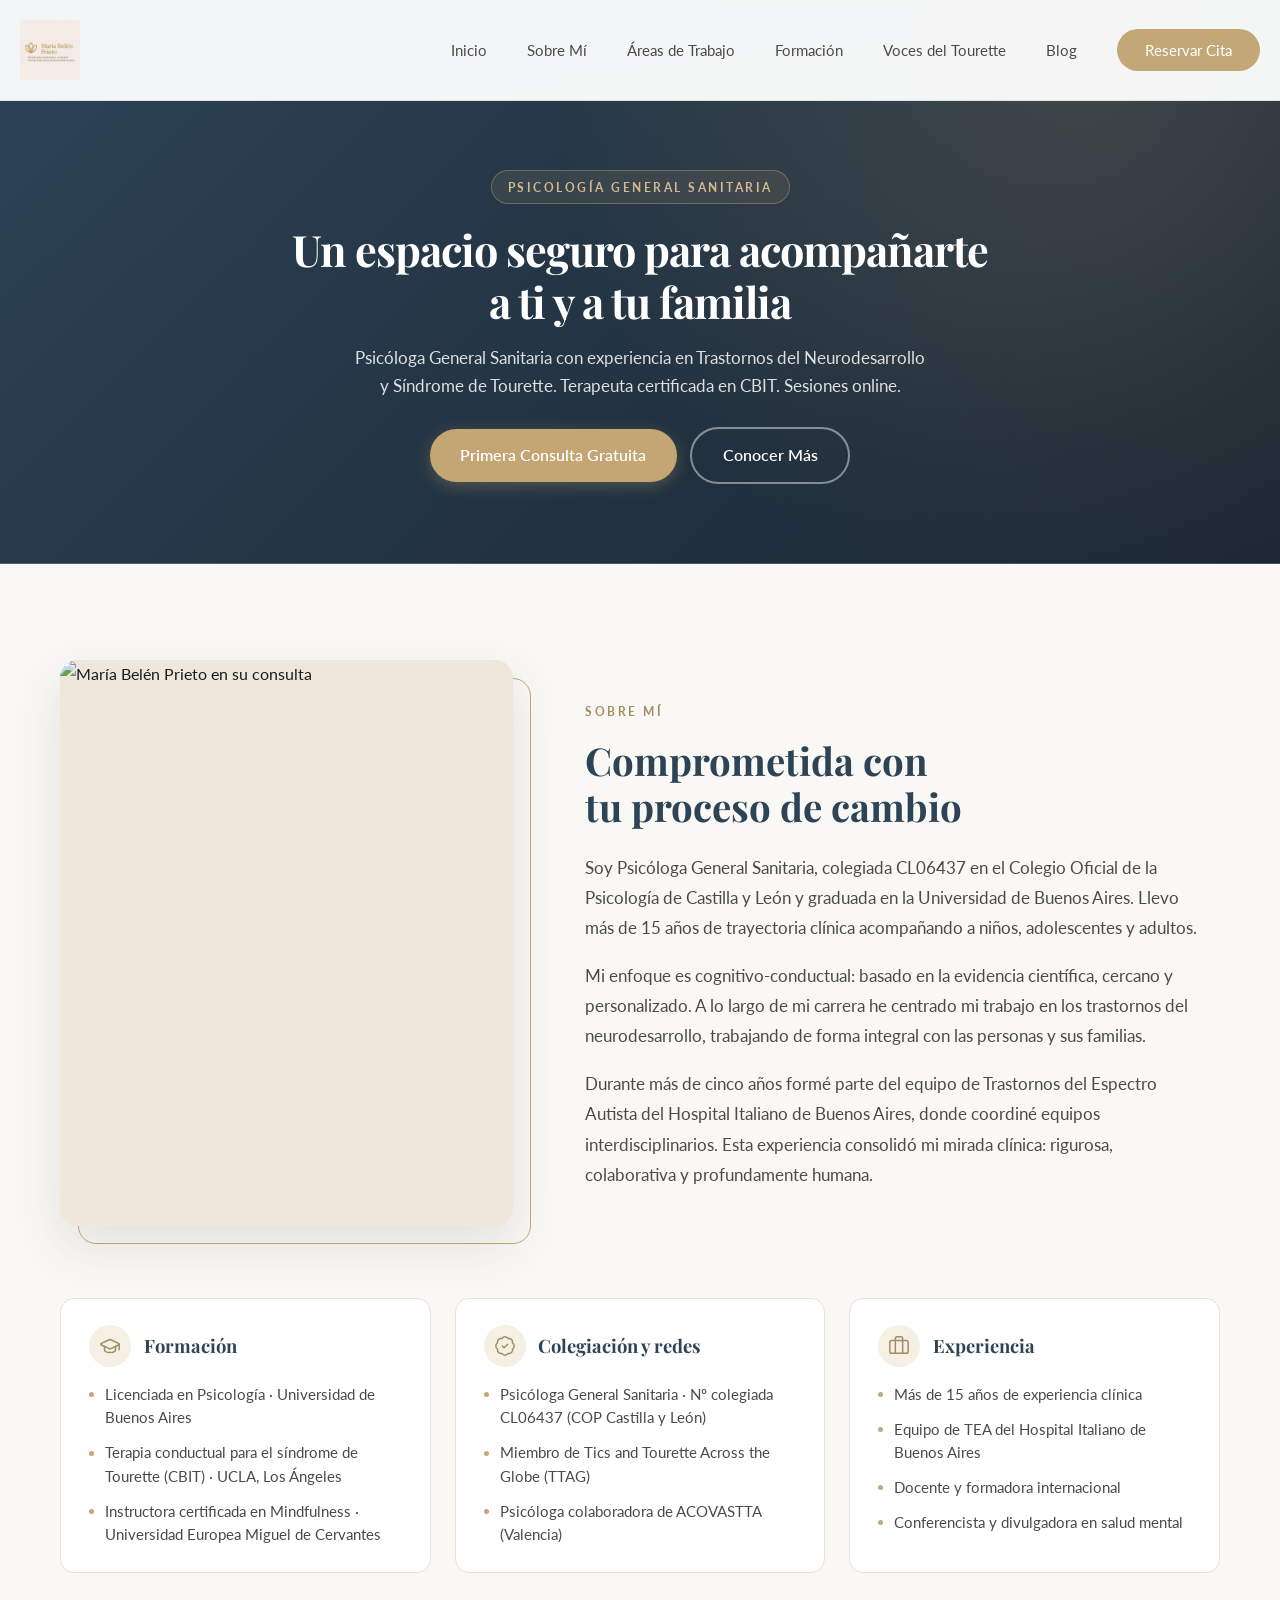
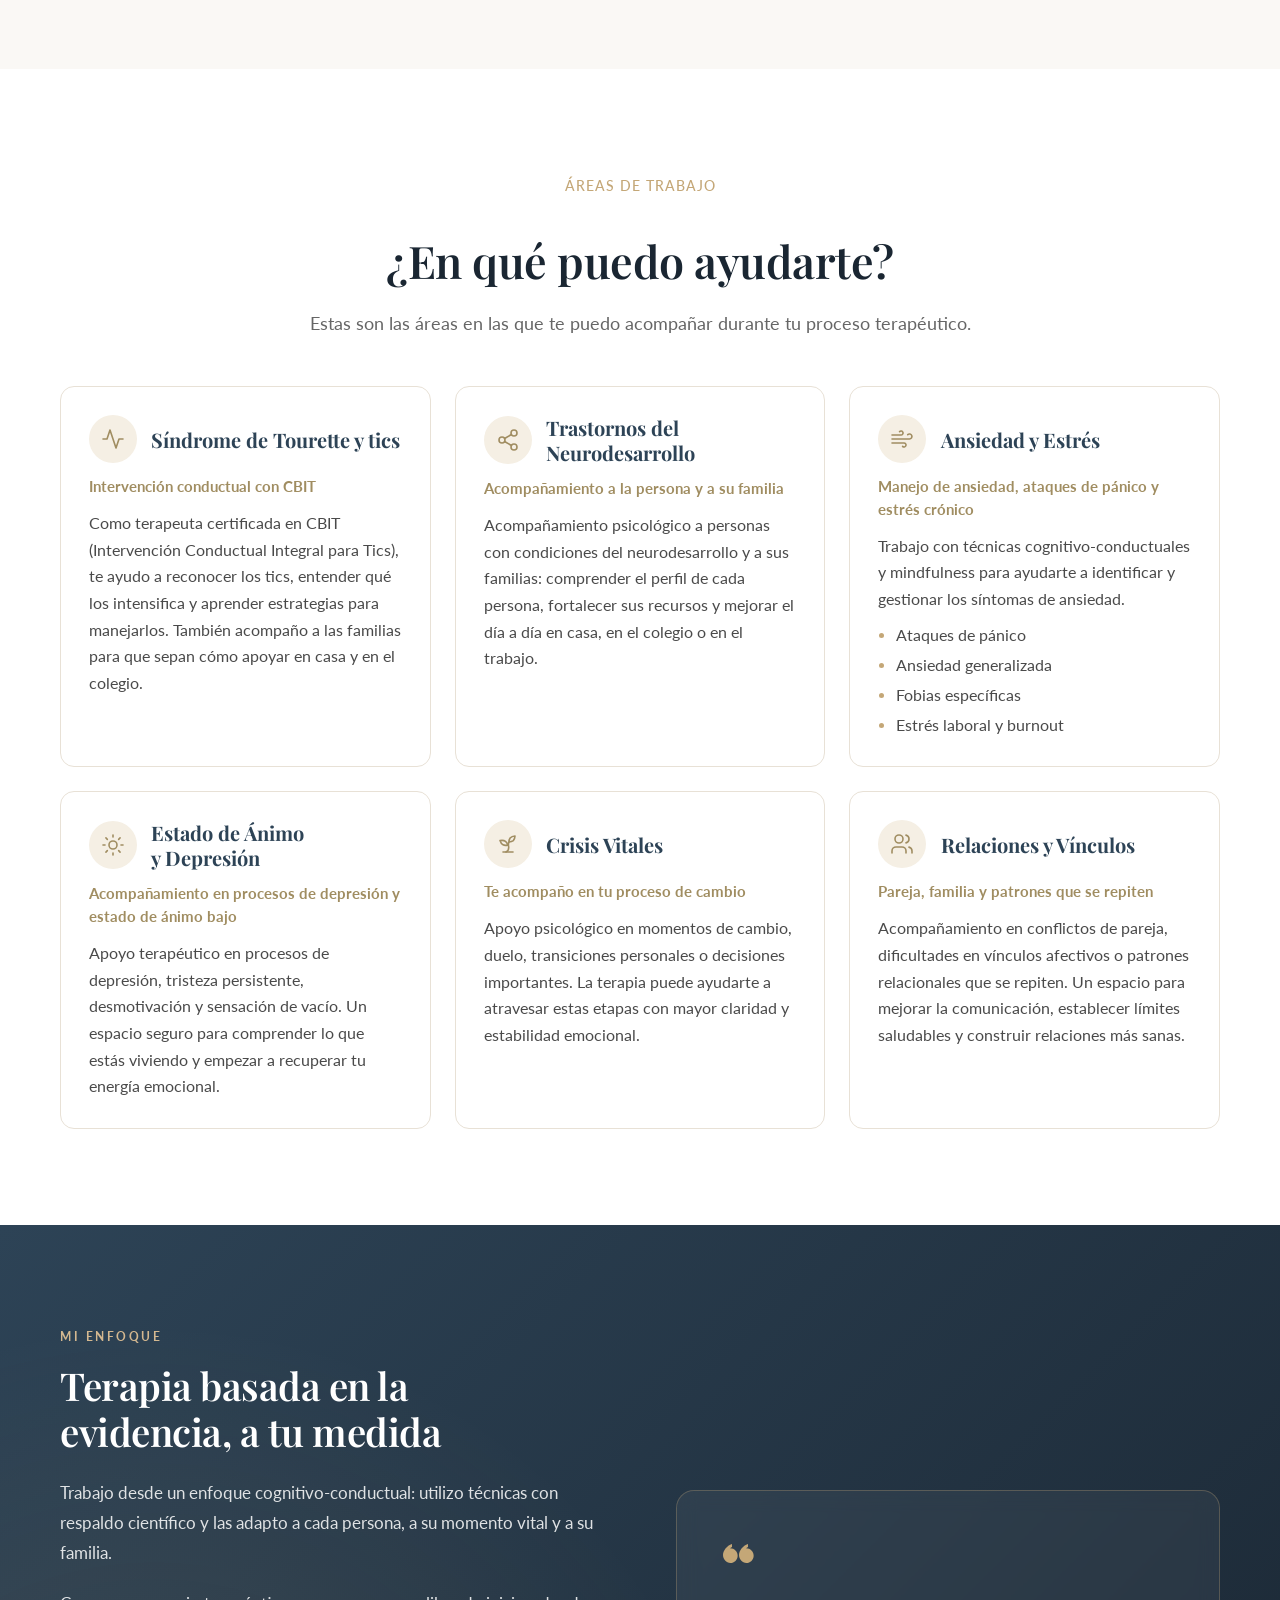
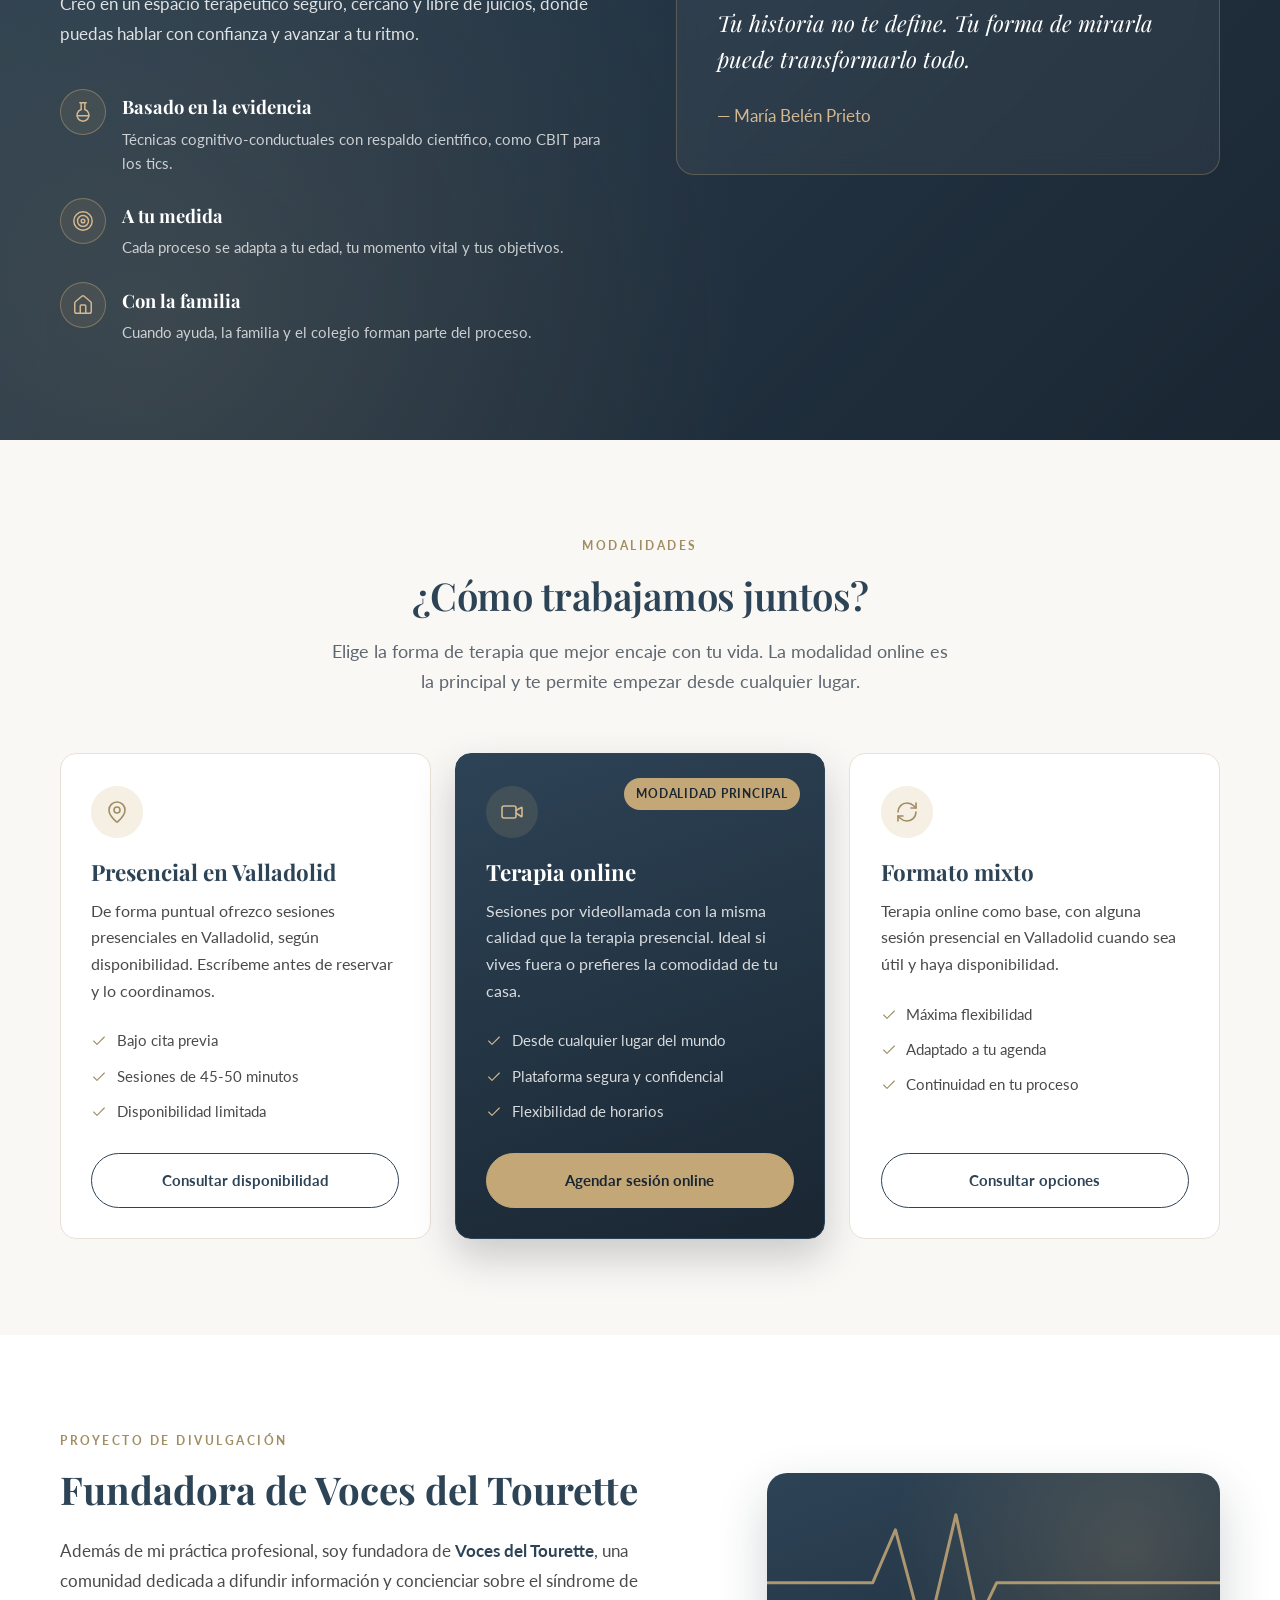
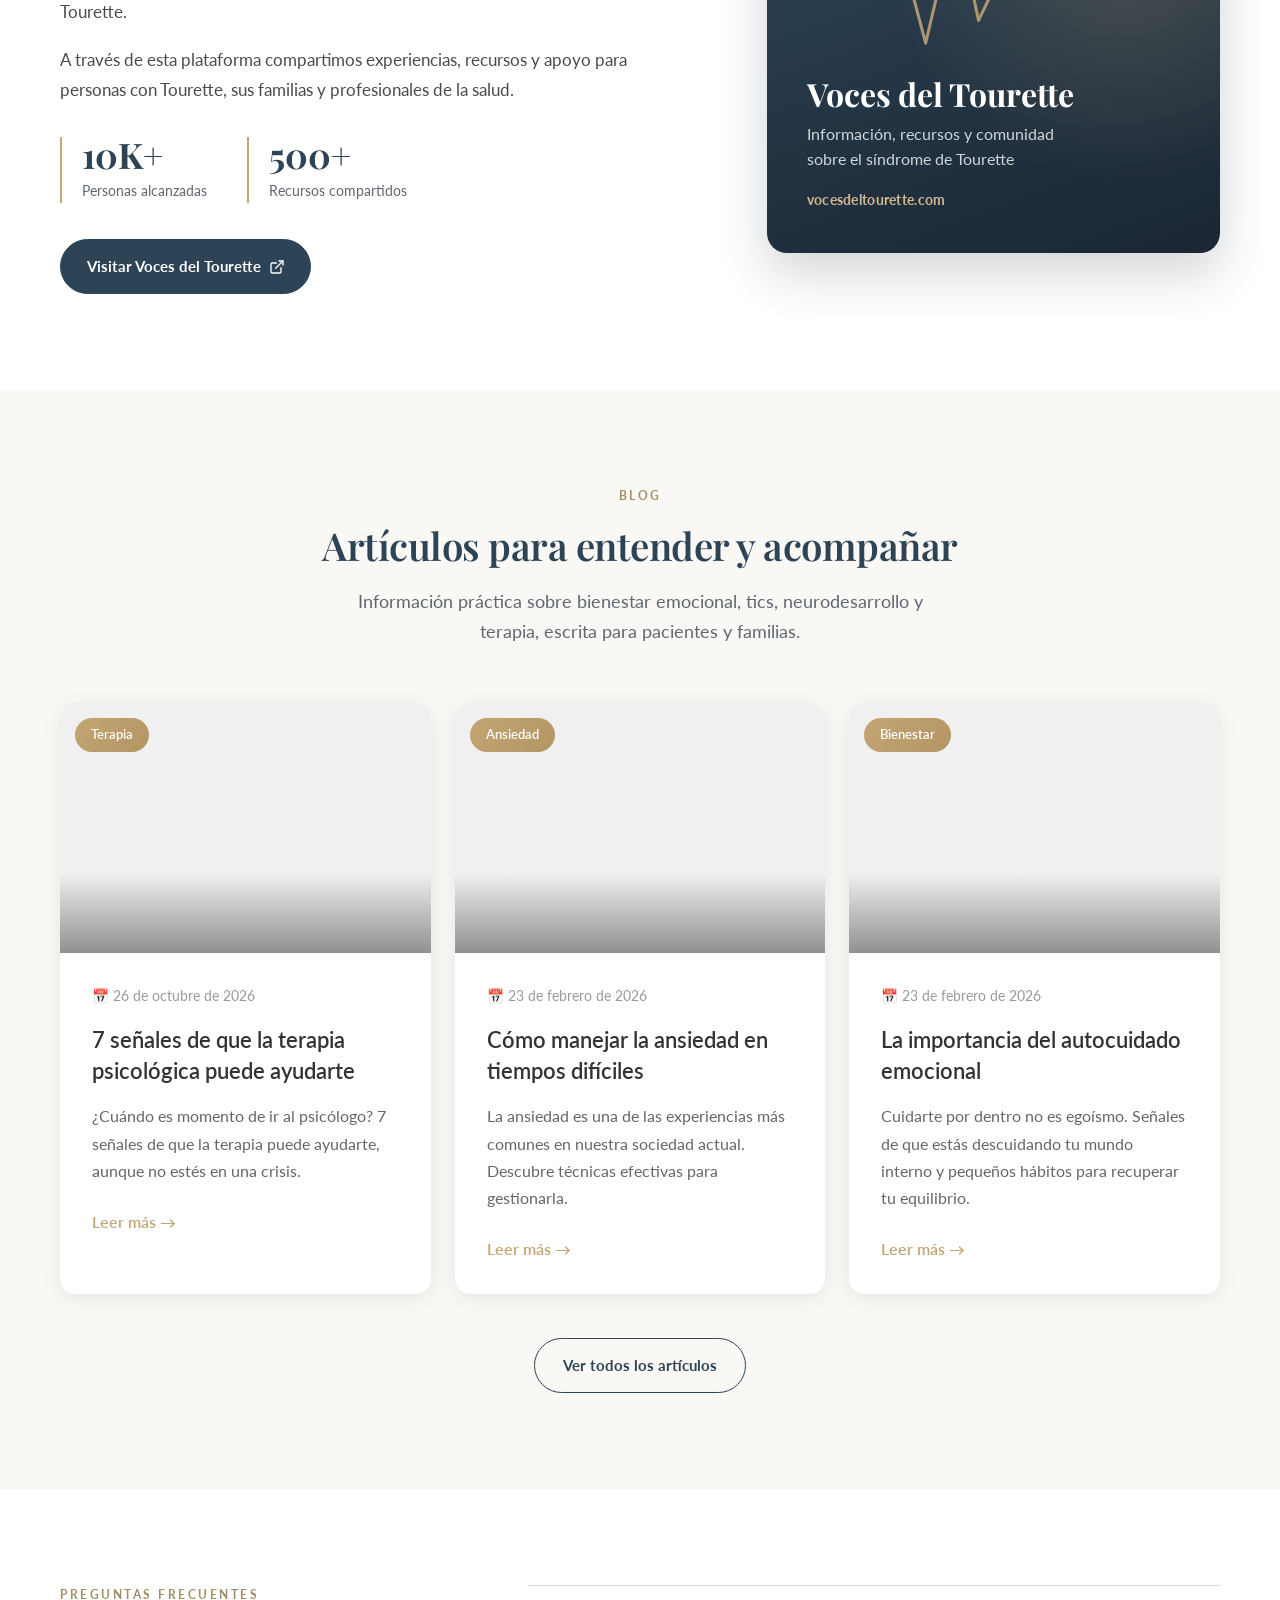
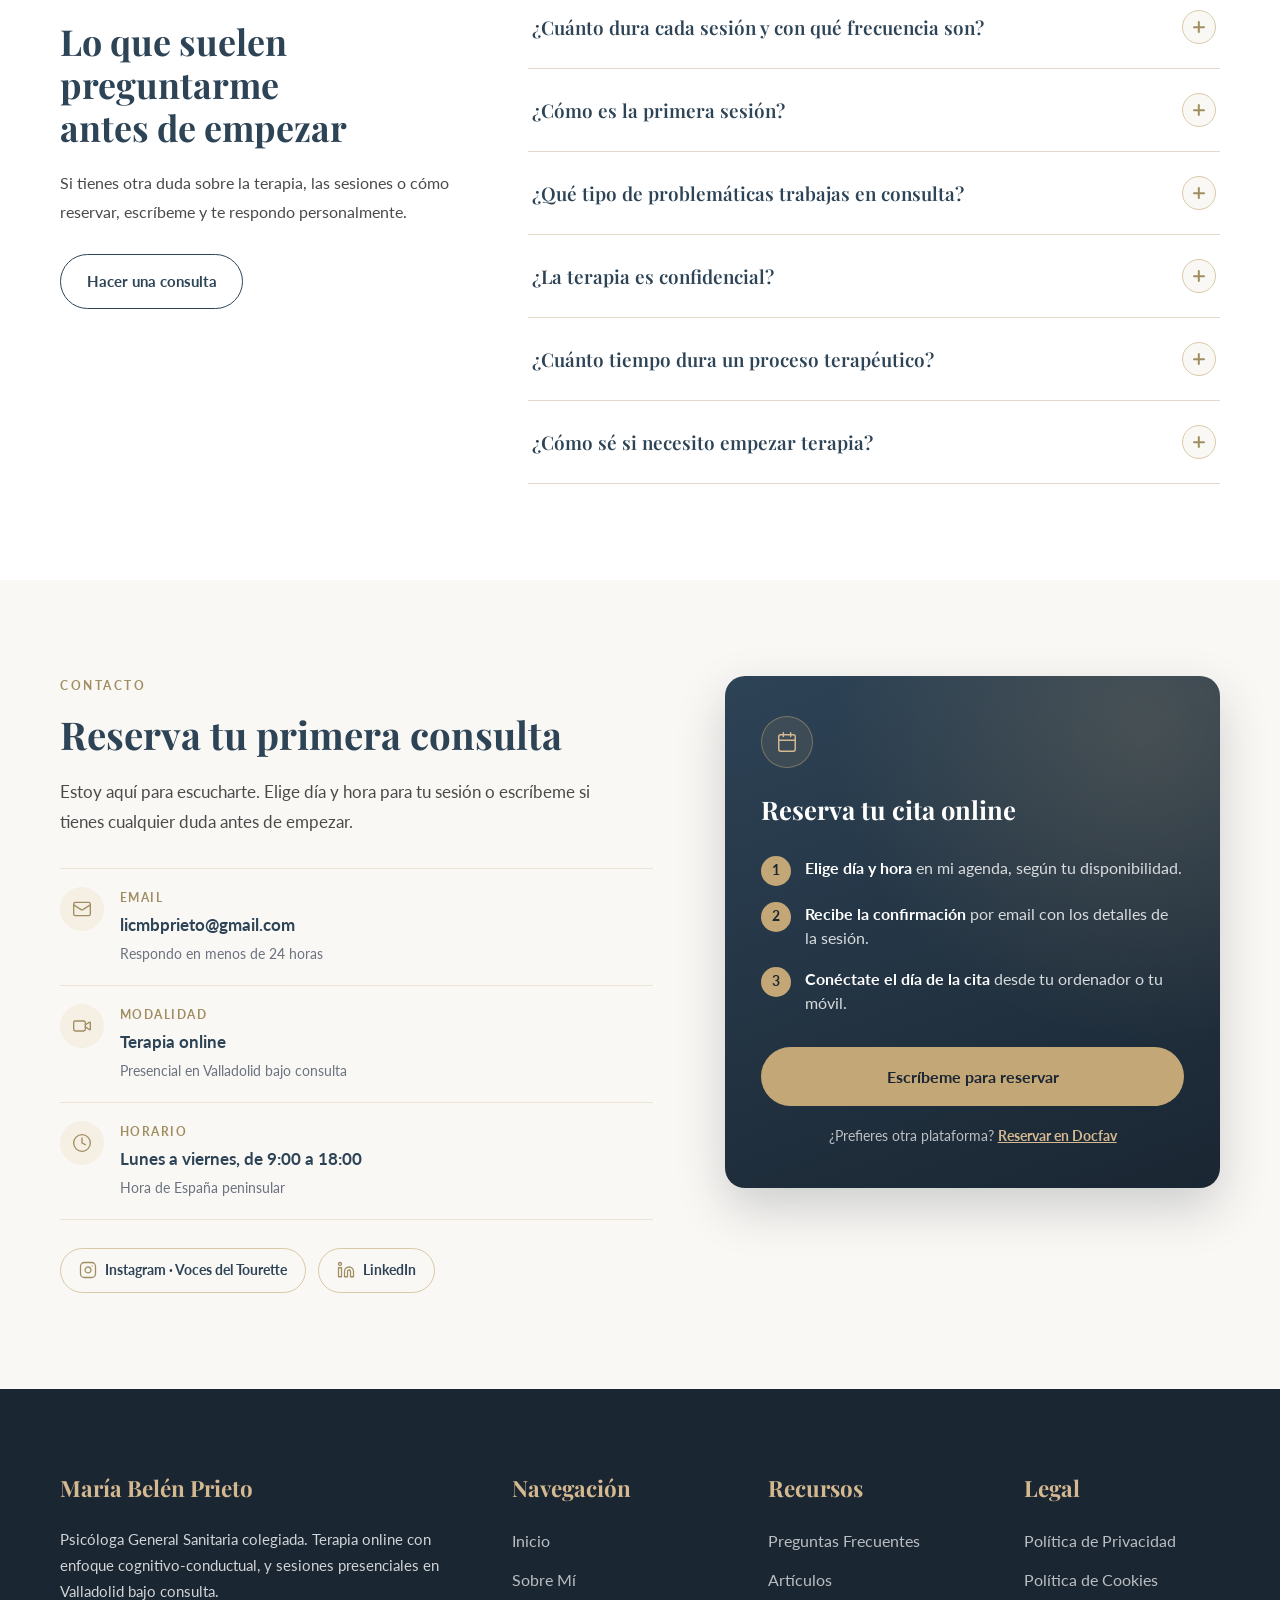
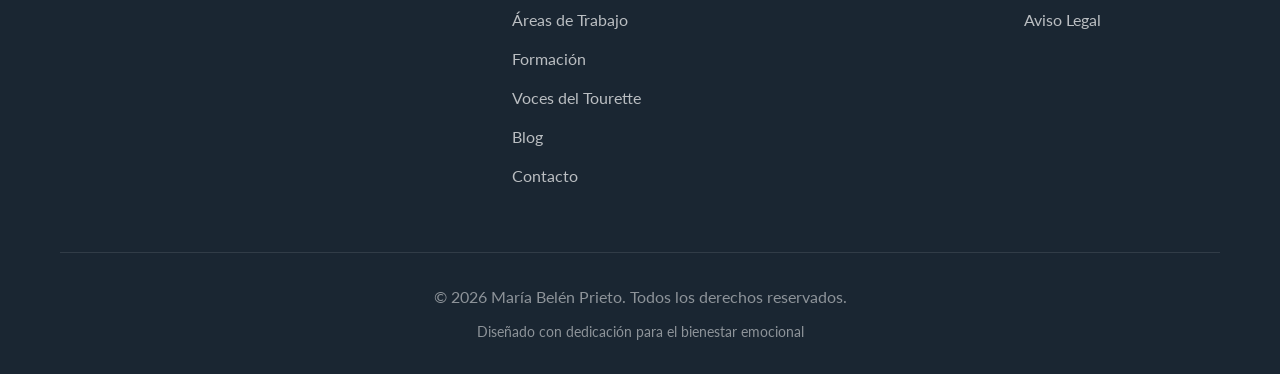
==== commit 4ae64f3b: "Blog en portada: tarjetas con la identidad nueva y fondos alternados - Encabezado centrado, tarjetas" ====
--- a/index.html
+++ b/index.html
@@ -228,7 +228,7 @@
                 <p>Durante más de cinco años formé parte del equipo de Trastornos del Espectro Autista del Hospital Italiano de Buenos Aires, donde coordiné equipos interdisciplinarios. Esta experiencia consolidó mi mirada clínica: rigurosa, colaborativa y profundamente humana.</p>
             </div>
         </div>
-        <div class="about-creds">
+        <div class="about-creds" id="formacion">
                 <div class="about-cred">
                     <div class="about-cred-head"><span class="about-cred-icon"><svg viewBox="0 0 24 24" width="22" height="22" fill="none" stroke="currentColor" stroke-width="1.6" stroke-linecap="round" stroke-linejoin="round" aria-hidden="true"><path d="M21.42 10.922a1 1 0 0 0-.019-1.838L12.83 5.18a2 2 0 0 0-1.66 0L2.6 9.08a1 1 0 0 0 0 1.832l8.57 3.908a2 2 0 0 0 1.66 0z"/><path d="M22 10v6"/><path d="M6 12.5V16a6 3 0 0 0 12 0v-3.5"/></svg></span><h3>Formación</h3></div>
                     <ul>
@@ -476,12 +476,13 @@
 </section>
 
 <!-- BLOG Y RECURSOS -->
-<section id="blog" class="blog-home">
-    <div class="container">
-        <span class="section-tag">BLOG Y RECURSOS</span>
-        <h2 class="section-title">Artículos y material de apoyo</h2>
-        
-        <div id="blog-featured" class="blog-grid" data-static="true">
+<section id="blog" class="blog-home blog-v2">
+    <div class="container">
+        <span class="section-tag">BLOG</span>
+        <h2 class="section-title">Artículos para entender y acompañar</h2>
+        <p class="section-description">Información práctica sobre bienestar emocional, tics, neurodesarrollo y terapia, escrita para pacientes y familias.</p>
+
+        <div id="blog-featured" class="blog-v2-grid" data-static="true">
             <!-- BLOG-HOME:START -->
             <a class="blog-article" href="/blog/senales-de-que-podrias-beneficiarte-de-la-terapia.html" style="display:block;text-decoration:none;color:inherit;">
                 <div class="blog-article-image" style="background-image:url('https://images.pexels.com/photos/4101143/pexels-photo-4101143.jpeg?w=800')" role="img" aria-label="7 señales de que la terapia psicológica puede ayudarte">
@@ -519,10 +520,8 @@
             <!-- BLOG-HOME:END -->
         </div>
         
-        <div class="blog-cta">
-            <a href="blog.html" class="btn-blog-ver-todos">
-                Ver todos los artículos →
-            </a>
+        <div class="blog-v2-cta">
+            <a href="/blog.html" class="blog-v2-btn">Ver todos los artículos</a>
         </div>
     </div>
 </section>
@@ -672,7 +671,7 @@
                     <ul>
                         <li class="link-testimonios" style="display:none;"><a href="#testimonios">Testimonios</a></li>
                         <li><a href="#faq">Preguntas Frecuentes</a></li>
-                        <li><a href="/blog">Artículos</a></li>
+                        <li><a href="/blog.html">Artículos</a></li>
                     </ul>
                 </div>
                 <div class="footer-col">
--- a/styles.css
+++ b/styles.css
@@ -3552,3 +3552,89 @@
 
 /* Al saltar a una sección (#contacto, #faq…), que el menú fijo no tape el título */
 section[id] { scroll-margin-top: 100px; }
+
+/* Formación: dejar aire bajo el menú fijo al llegar desde el enlace */
+#formacion { scroll-margin-top: 120px; }
+
+/* ==========================================
+   AJUSTES RESPONSIVE (oct 2026)
+   ========================================== */
+/* Pilares de Mi enfoque: texto alineado a la izquierda en todas las pantallas */
+#enfoque .approach-content, #enfoque .pillar-item, #enfoque .pillar-item h3, #enfoque .pillar-item p { text-align: left; }
+
+/* Etiquetas en mayúsculas: mínimo 12px para que se lean bien en el móvil */
+#inicio .hero-label, #modalidades .modalidad-v2-badge, #contacto .contacto-v2-label { font-size: 0.78rem; }
+
+/* Enlaces del footer: área táctil cómoda en móvil y tablet */
+@media (max-width: 1024px) {
+    footer a { display: inline-block; padding: 0.45rem 0; }
+}
+
+/* ==========================================
+   BLOG EN LA PORTADA (oct 2026) — misma identidad
+   Fondos alternados: Modalidades crema · Voces blanco · Blog crema · FAQ blanco · Contacto crema
+   ========================================== */
+#blog.blog-v2 { background: #FAF8F5; padding: 6rem 0; text-align: center; }
+#faq.faq-v2 { background: #FFFFFF; }
+#contacto.contacto-v2 { background: #FAF8F5; }
+#faq .faq-v2-icon { background: #FAF8F5; }
+
+#blog .section-tag {
+    display: block; width: fit-content; margin: 0 auto 0.9rem;
+    background: none; border: 0; padding: 0;
+    font-size: 0.75rem; font-weight: 700; letter-spacing: 2.5px; color: #A08D61;
+}
+#blog .section-title {
+    font-family: var(--font-display); font-size: clamp(1.9rem, 3vw, 2.5rem);
+    color: #2D4356; margin: 0 0 1rem; text-wrap: balance;
+}
+#blog .section-description { max-width: 620px; margin: 0 auto; color: #5E6670; line-height: 1.7; }
+
+#blog .blog-v2-grid {
+    display: grid; grid-template-columns: repeat(3, minmax(0, 1fr));
+    gap: 1.5rem; margin-top: 3.5rem; text-align: left; align-items: stretch;
+}
+#blog .blog-v2-card {
+    display: flex; flex-direction: column; min-width: 0;
+    background: #FFFFFF; border: 1px solid #E8E1D6; border-radius: 16px; overflow: hidden;
+    text-decoration: none; color: inherit;
+    transition: border-color 0.25s ease, box-shadow 0.25s ease, transform 0.25s ease;
+}
+#blog .blog-v2-card:hover { border-color: #C4A777; box-shadow: 0 12px 32px rgba(45, 67, 86, 0.08); transform: translateY(-3px); }
+#blog .blog-v2-card:focus-visible { outline: 3px solid #C4A777; outline-offset: 3px; }
+#blog .blog-v2-media { position: relative; aspect-ratio: 16 / 10; background: #EFE7DC; }
+#blog .blog-v2-media img { display: block; width: 100%; height: 100%; object-fit: cover; }
+#blog .blog-v2-cat {
+    position: absolute; top: 1rem; left: 1rem;
+    font-size: 0.75rem; font-weight: 700; letter-spacing: 0.04em;
+    color: #1A2632; background: #E9DCC3; padding: 0.3rem 0.75rem; border-radius: 999px;
+}
+#blog .blog-v2-body { display: flex; flex-direction: column; gap: 0.6rem; padding: 1.5rem 1.6rem 1.6rem; flex: 1; }
+#blog .blog-v2-date { font-size: 0.82rem; color: #8A8378; }
+#blog .blog-v2-body h3 { font-family: var(--font-display); font-size: 1.25rem; line-height: 1.3; color: #2D4356; margin: 0; text-wrap: balance; }
+#blog .blog-v2-body p {
+    margin: 0; font-size: 0.95rem; line-height: 1.65; color: #4A4A4A;
+    display: -webkit-box; -webkit-line-clamp: 3; -webkit-box-orient: vertical; overflow: hidden;
+}
+#blog .blog-v2-more { margin-top: auto; padding-top: 0.5rem; font-weight: 700; font-size: 0.92rem; color: #A08D61; }
+#blog .blog-v2-card:hover .blog-v2-more { color: #2D4356; }
+#blog .blog-v2-empty { grid-column: 1 / -1; text-align: center; color: #8A8378; }
+
+#blog .blog-v2-cta { margin-top: 2.75rem; }
+#blog .blog-v2-btn {
+    display: inline-block; padding: 0.85rem 1.75rem; border-radius: 999px;
+    border: 1.5px solid #2D4356; color: #2D4356; font-weight: 700; font-size: 0.95rem; text-decoration: none;
+    transition: background 0.2s ease, color 0.2s ease;
+}
+#blog .blog-v2-btn:hover { background: #2D4356; color: #FFFFFF; }
+
+@media (max-width: 960px) {
+    #blog .blog-v2-grid { grid-template-columns: repeat(2, minmax(0, 1fr)); }
+}
+@media (max-width: 640px) {
+    #blog.blog-v2 { padding: 4rem 0; }
+    #blog .blog-v2-grid { grid-template-columns: 1fr; }
+}
+@media (prefers-reduced-motion: reduce) {
+    #blog .blog-v2-card, #blog .blog-v2-card:hover { transition: none; transform: none; }
+}
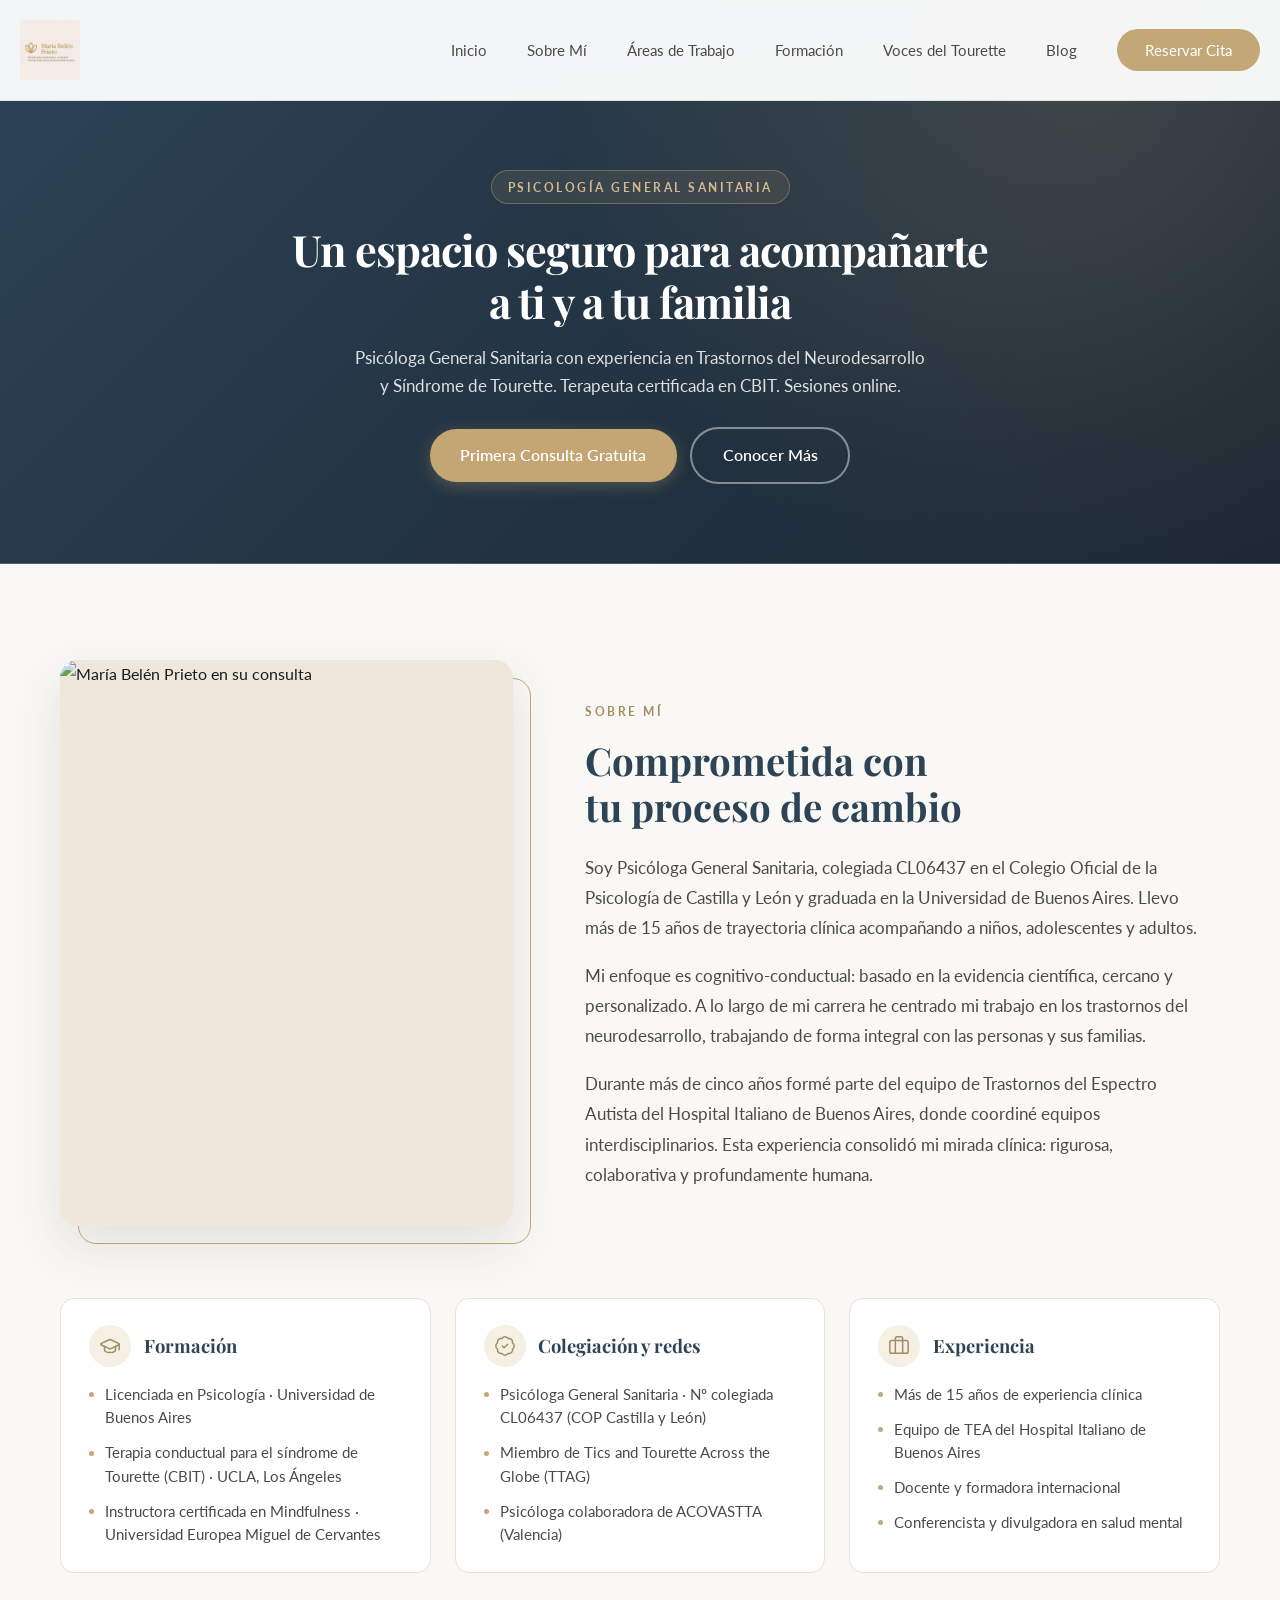
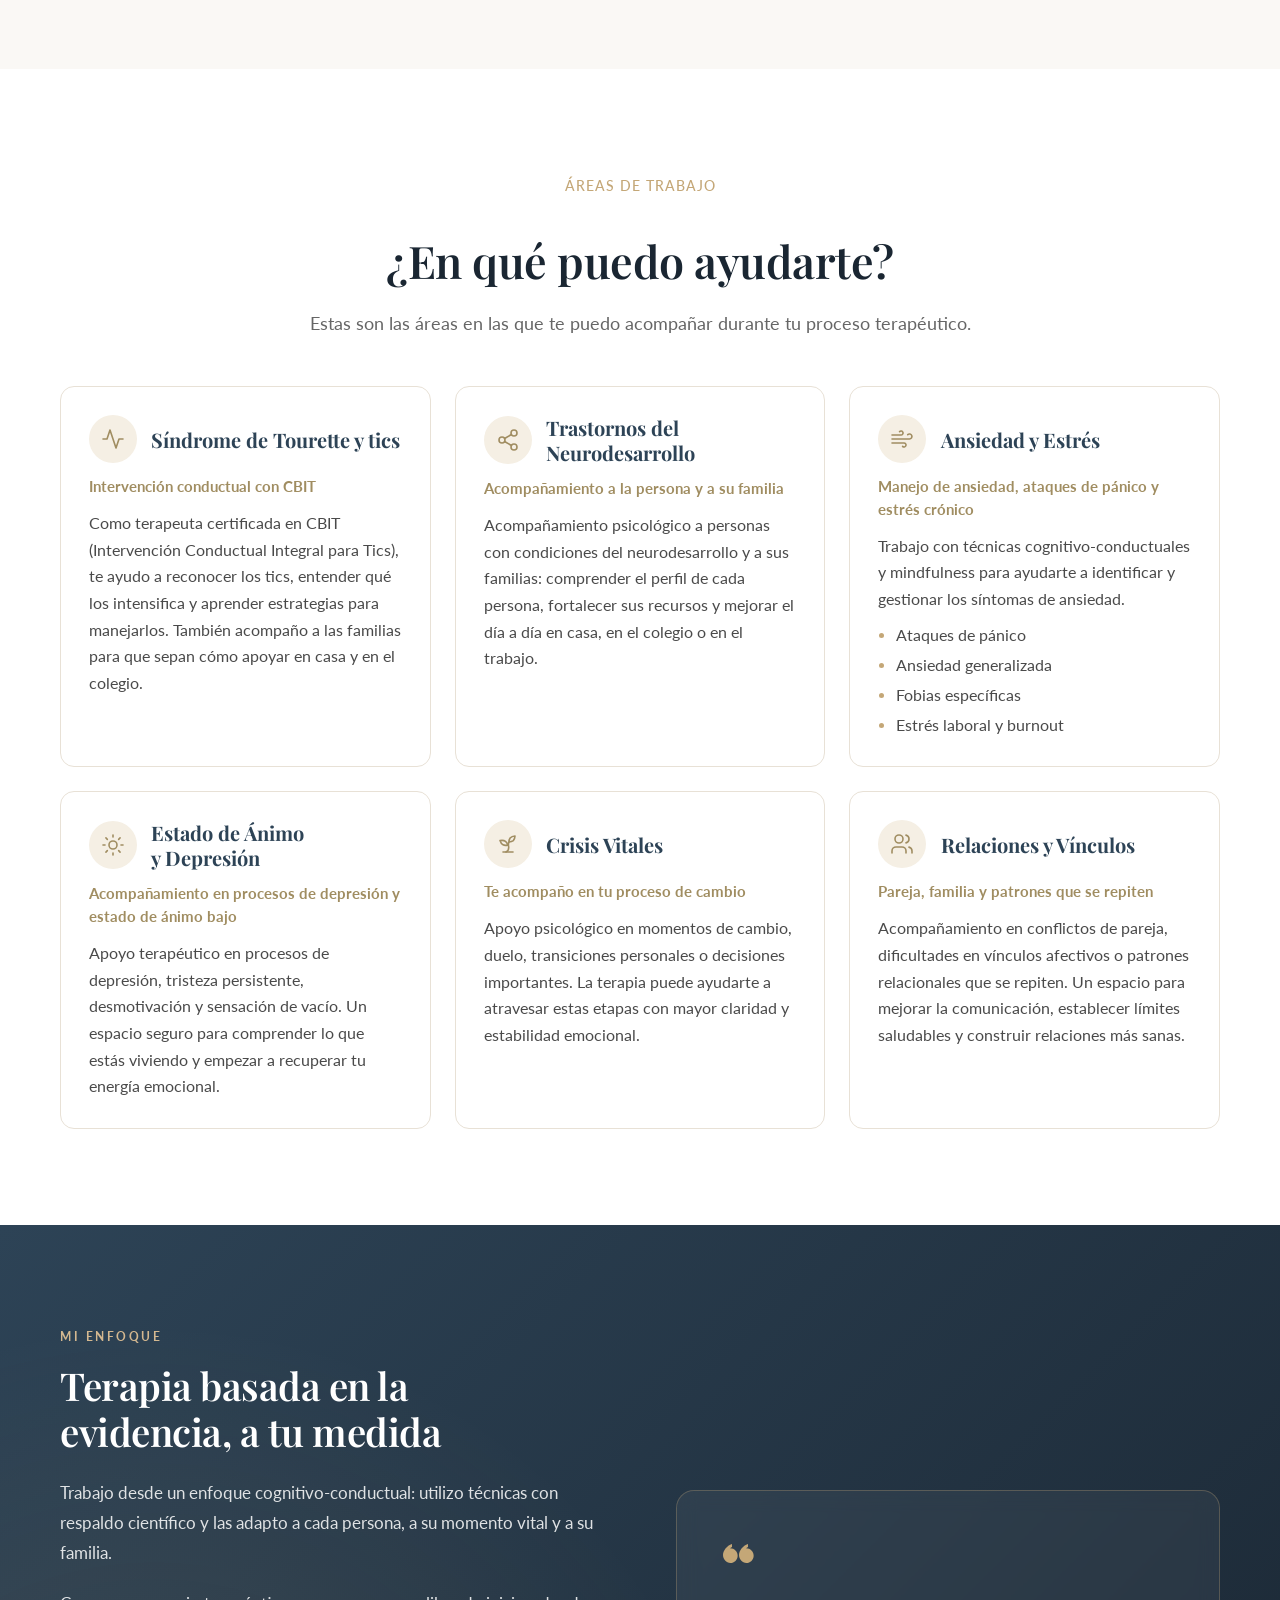
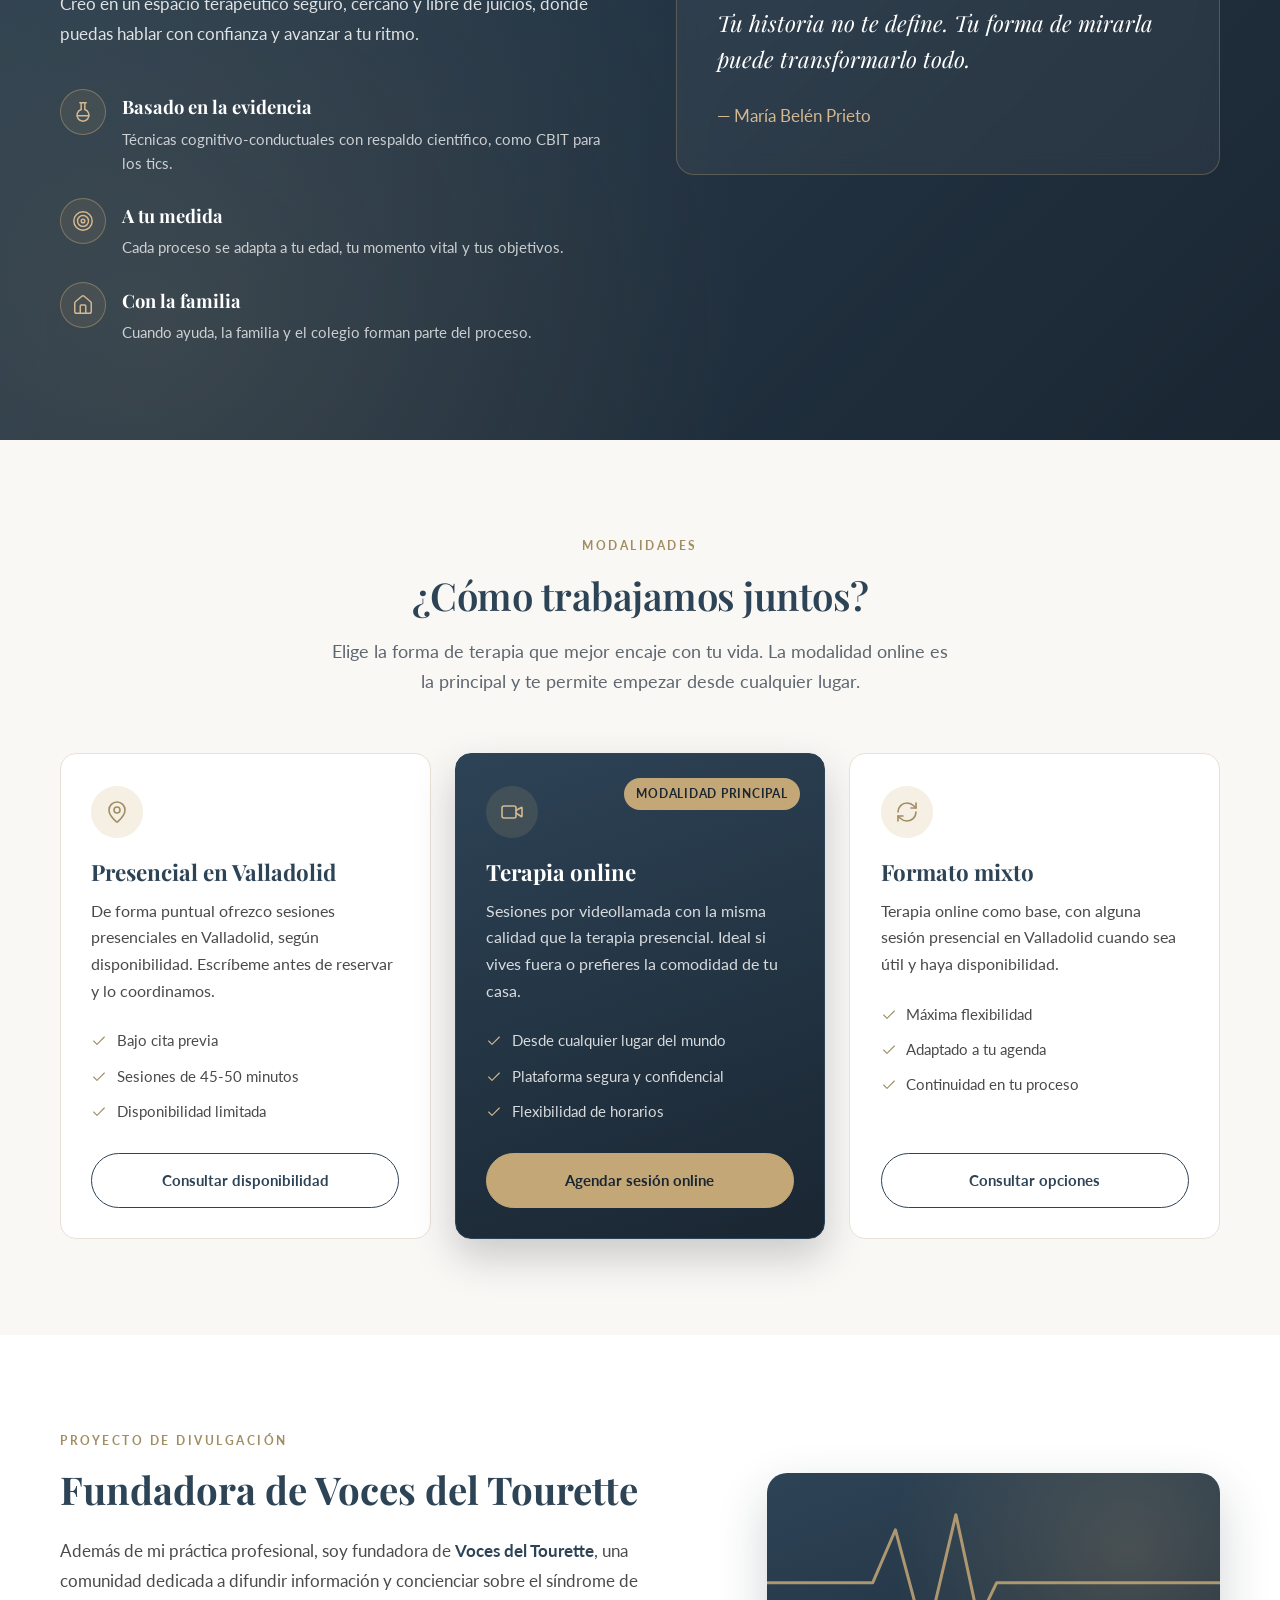
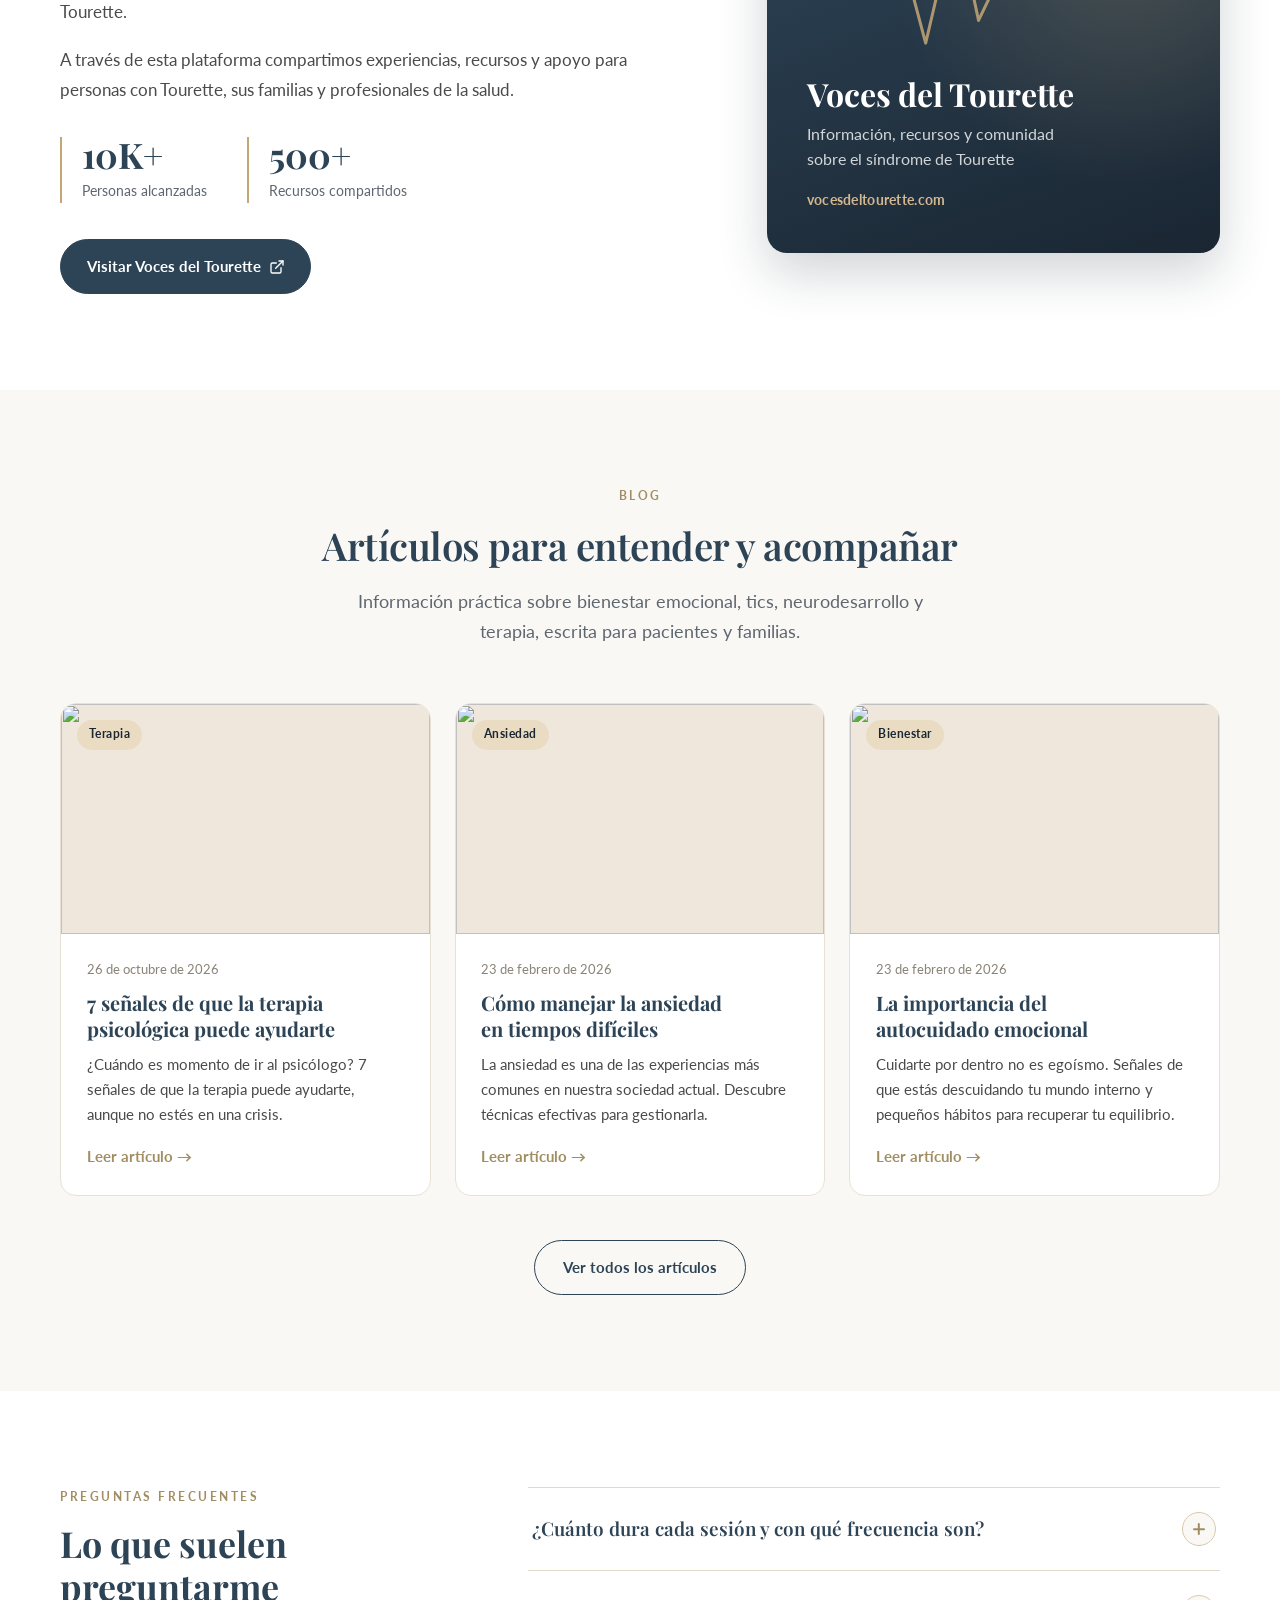
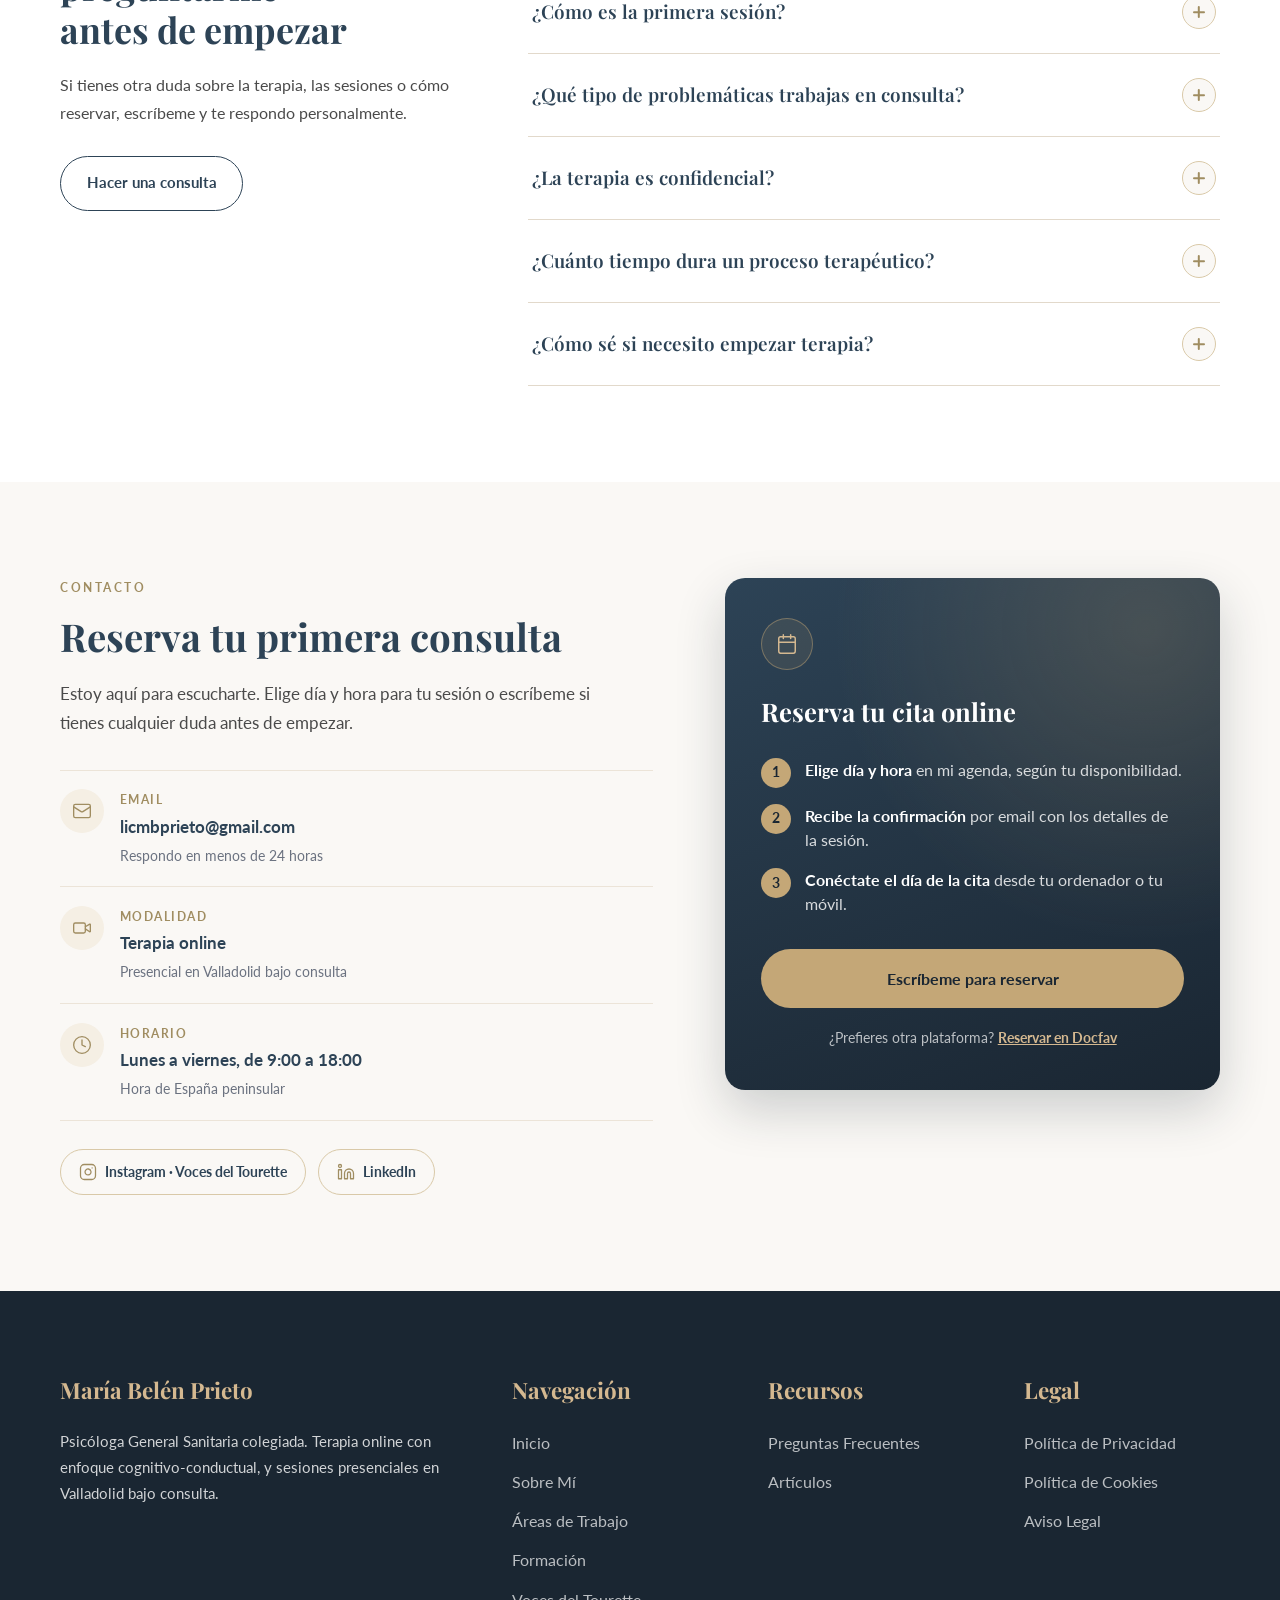
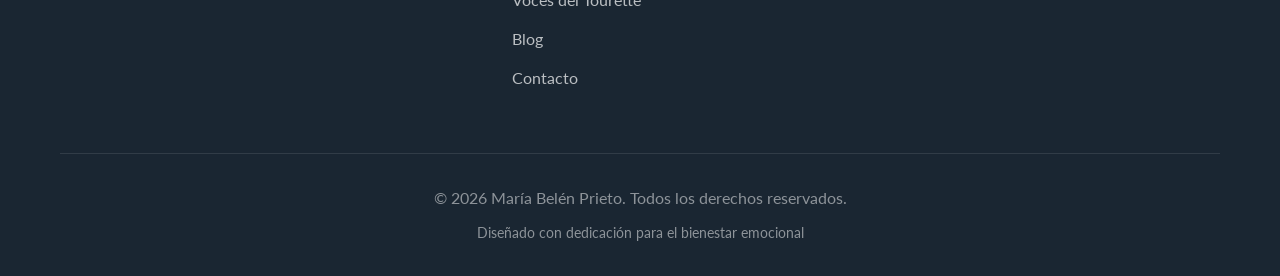
==== commit eb4c0acd: "Blog: actualización automática desde el admin" ====
--- a/index.html
+++ b/index.html
@@ -484,37 +484,40 @@
 
         <div id="blog-featured" class="blog-v2-grid" data-static="true">
             <!-- BLOG-HOME:START -->
-            <a class="blog-article" href="/blog/senales-de-que-podrias-beneficiarte-de-la-terapia.html" style="display:block;text-decoration:none;color:inherit;">
-                <div class="blog-article-image" style="background-image:url('https://images.pexels.com/photos/4101143/pexels-photo-4101143.jpeg?w=800')" role="img" aria-label="7 señales de que la terapia psicológica puede ayudarte">
-                    <span class="blog-category">Terapia</span>
-                </div>
-                <div class="blog-article-content">
-                    <div class="blog-article-meta"><span class="blog-article-date">📅 26 de octubre de 2026</span></div>
-                    <h3 class="blog-article-title">7 señales de que la terapia psicológica puede ayudarte</h3>
-                    <p class="blog-article-excerpt">¿Cuándo es momento de ir al psicólogo? 7 señales de que la terapia puede ayudarte, aunque no estés en una crisis.</p>
-                    <span class="blog-article-read-more">Leer más →</span>
+            <a class="blog-v2-card" href="/blog/senales-de-que-podrias-beneficiarte-de-la-terapia.html">
+                <div class="blog-v2-media">
+                    <img src="https://images.pexels.com/photos/4101143/pexels-photo-4101143.jpeg?w=800" alt="" loading="lazy" width="800" height="500">
+                    <span class="blog-v2-cat">Terapia</span>
+                </div>
+                <div class="blog-v2-body">
+                    <time class="blog-v2-date" datetime="2026-10-26">26 de octubre de 2026</time>
+                    <h3>7 señales de que la terapia psicológica puede ayudarte</h3>
+                    <p>¿Cuándo es momento de ir al psicólogo? 7 señales de que la terapia puede ayudarte, aunque no estés en una crisis.</p>
+                    <span class="blog-v2-more">Leer artículo <span aria-hidden="true">→</span></span>
                 </div>
             </a>
-            <a class="blog-article" href="/blog/como-manejar-la-ansiedad-en-tiempos-dificiles.html" style="display:block;text-decoration:none;color:inherit;">
-                <div class="blog-article-image" style="background-image:url('https://images.pexels.com/photos/8172278/pexels-photo-8172278.jpeg')" role="img" aria-label="Cómo manejar la ansiedad en tiempos difíciles">
-                    <span class="blog-category">Ansiedad</span>
-                </div>
-                <div class="blog-article-content">
-                    <div class="blog-article-meta"><span class="blog-article-date">📅 23 de febrero de 2026</span></div>
-                    <h3 class="blog-article-title">Cómo manejar la ansiedad en tiempos difíciles</h3>
-                    <p class="blog-article-excerpt">La ansiedad es una de las experiencias más comunes en nuestra sociedad actual. Descubre técnicas efectivas para gestionarla.</p>
-                    <span class="blog-article-read-more">Leer más →</span>
+            <a class="blog-v2-card" href="/blog/como-manejar-la-ansiedad-en-tiempos-dificiles.html">
+                <div class="blog-v2-media">
+                    <img src="https://images.pexels.com/photos/8172278/pexels-photo-8172278.jpeg" alt="" loading="lazy" width="800" height="500">
+                    <span class="blog-v2-cat">Ansiedad</span>
+                </div>
+                <div class="blog-v2-body">
+                    <time class="blog-v2-date" datetime="2026-02-23">23 de febrero de 2026</time>
+                    <h3>Cómo manejar la ansiedad en tiempos difíciles</h3>
+                    <p>La ansiedad es una de las experiencias más comunes en nuestra sociedad actual. Descubre técnicas efectivas para gestionarla.</p>
+                    <span class="blog-v2-more">Leer artículo <span aria-hidden="true">→</span></span>
                 </div>
             </a>
-            <a class="blog-article" href="/blog/la-importancia-del-autocuidado-emocional.html" style="display:block;text-decoration:none;color:inherit;">
-                <div class="blog-article-image" style="background-image:url('https://images.pexels.com/photos/3822622/pexels-photo-3822622.jpeg?w=800')" role="img" aria-label="La importancia del autocuidado emocional">
-                    <span class="blog-category">Bienestar</span>
-                </div>
-                <div class="blog-article-content">
-                    <div class="blog-article-meta"><span class="blog-article-date">📅 23 de febrero de 2026</span></div>
-                    <h3 class="blog-article-title">La importancia del autocuidado emocional</h3>
-                    <p class="blog-article-excerpt">Cuidarte por dentro no es egoísmo. Señales de que estás descuidando tu mundo interno y pequeños hábitos para recuperar tu equilibrio.</p>
-                    <span class="blog-article-read-more">Leer más →</span>
+            <a class="blog-v2-card" href="/blog/la-importancia-del-autocuidado-emocional.html">
+                <div class="blog-v2-media">
+                    <img src="https://images.pexels.com/photos/3822622/pexels-photo-3822622.jpeg?w=800" alt="" loading="lazy" width="800" height="500">
+                    <span class="blog-v2-cat">Bienestar</span>
+                </div>
+                <div class="blog-v2-body">
+                    <time class="blog-v2-date" datetime="2026-02-23">23 de febrero de 2026</time>
+                    <h3>La importancia del autocuidado emocional</h3>
+                    <p>Cuidarte por dentro no es egoísmo. Señales de que estás descuidando tu mundo interno y pequeños hábitos para recuperar tu equilibrio.</p>
+                    <span class="blog-v2-more">Leer artículo <span aria-hidden="true">→</span></span>
                 </div>
             </a>
             <!-- BLOG-HOME:END -->
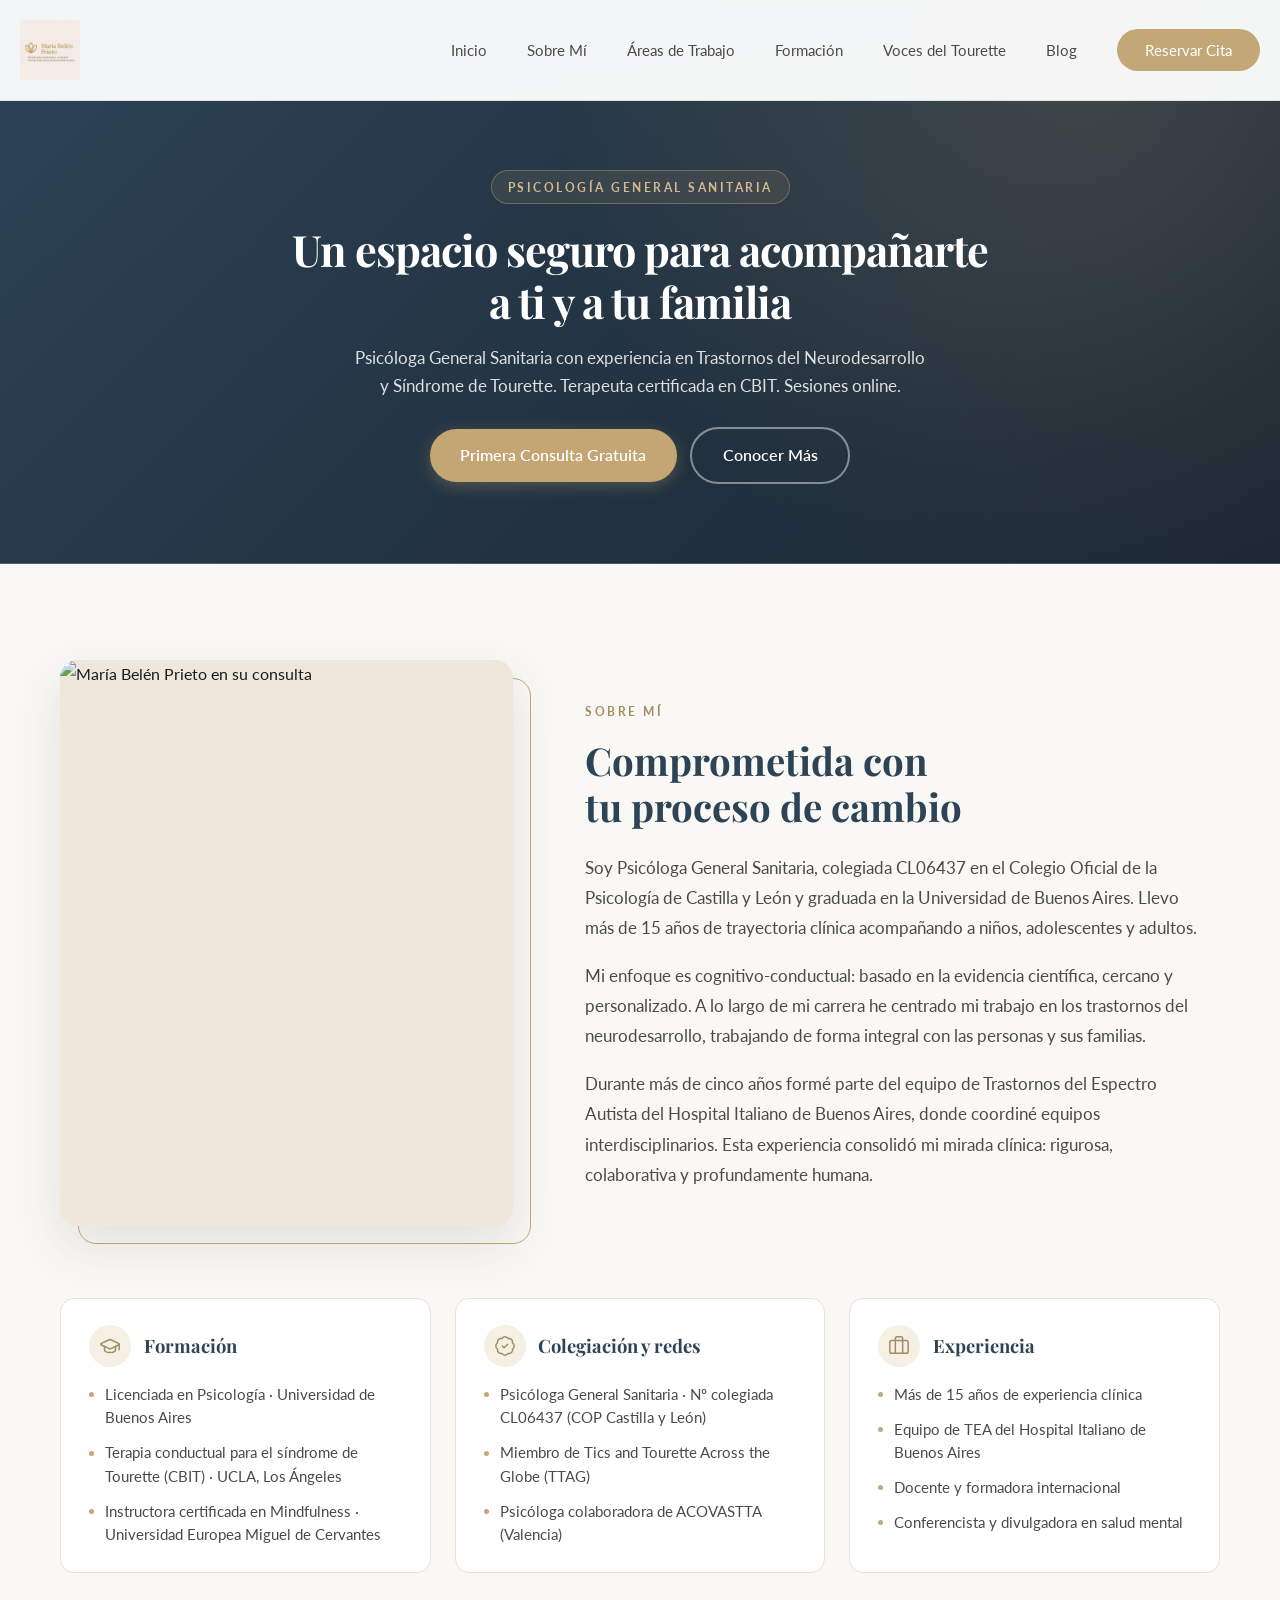
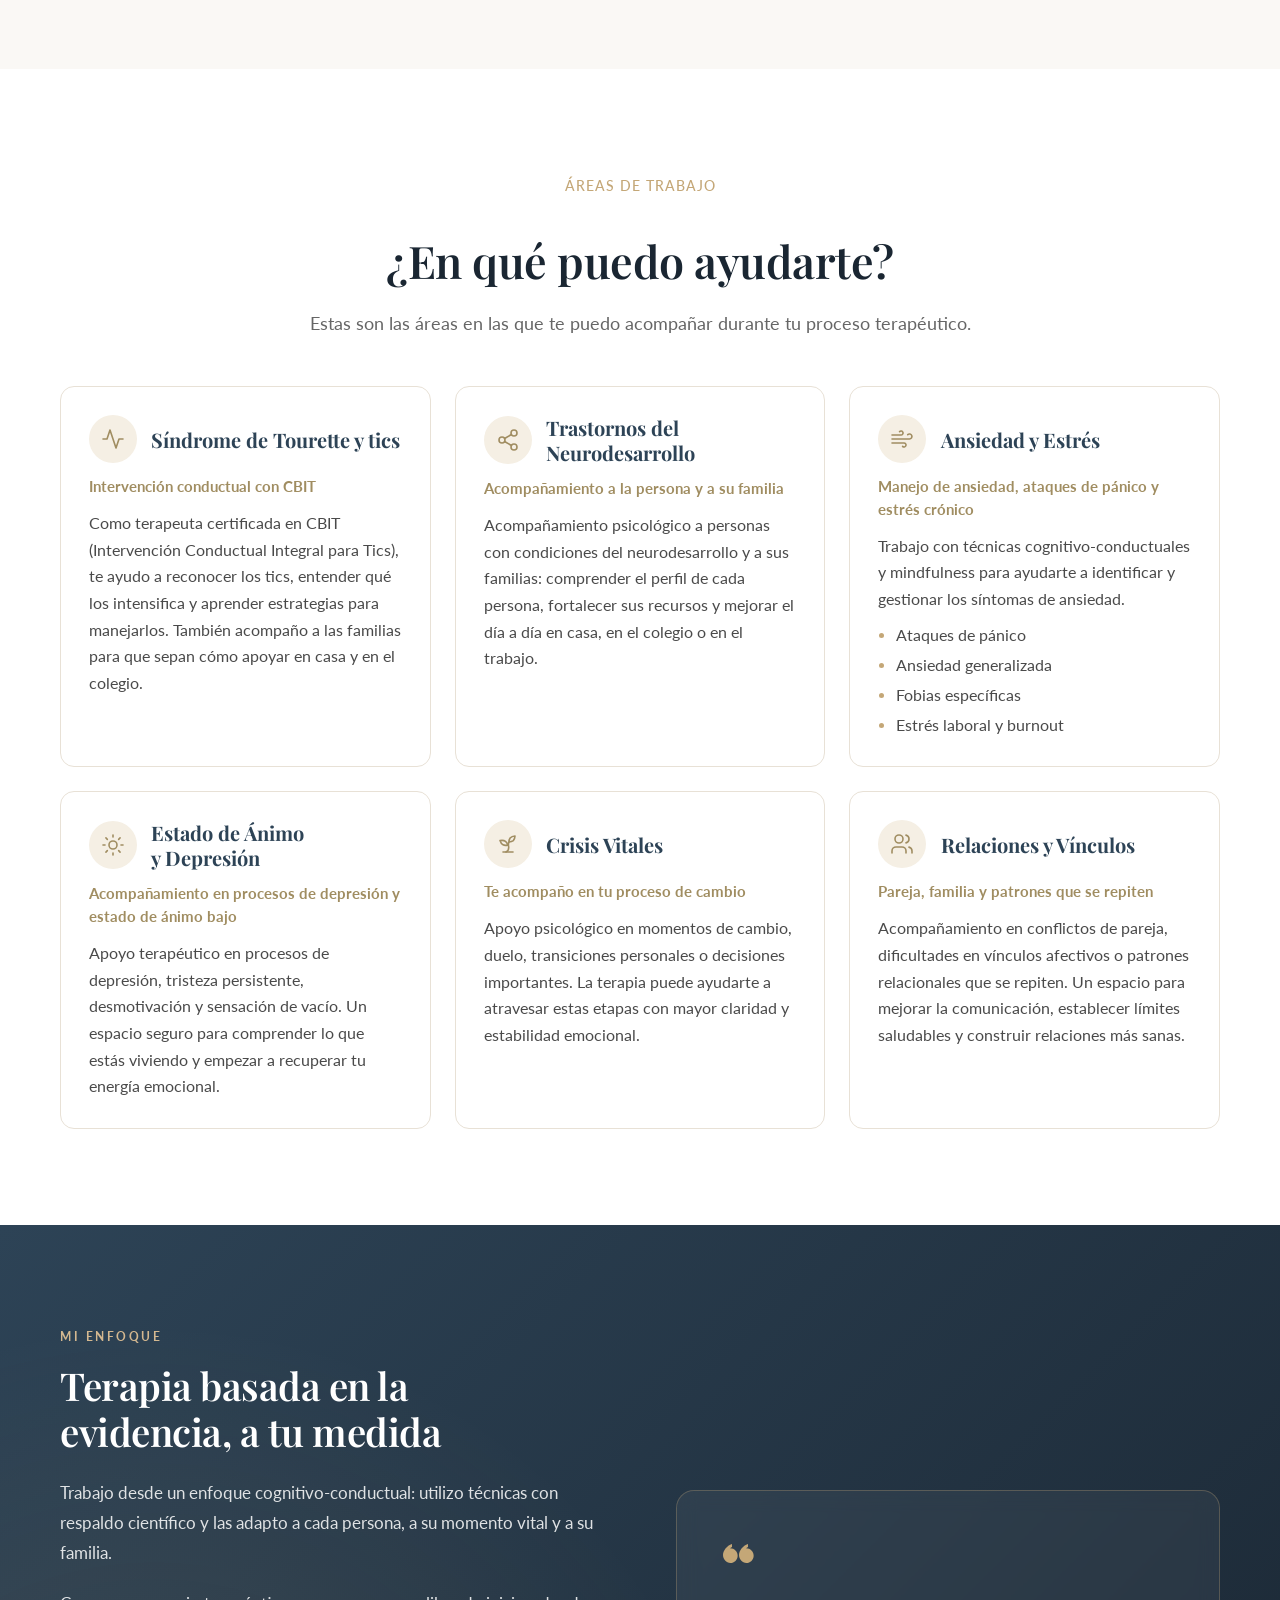
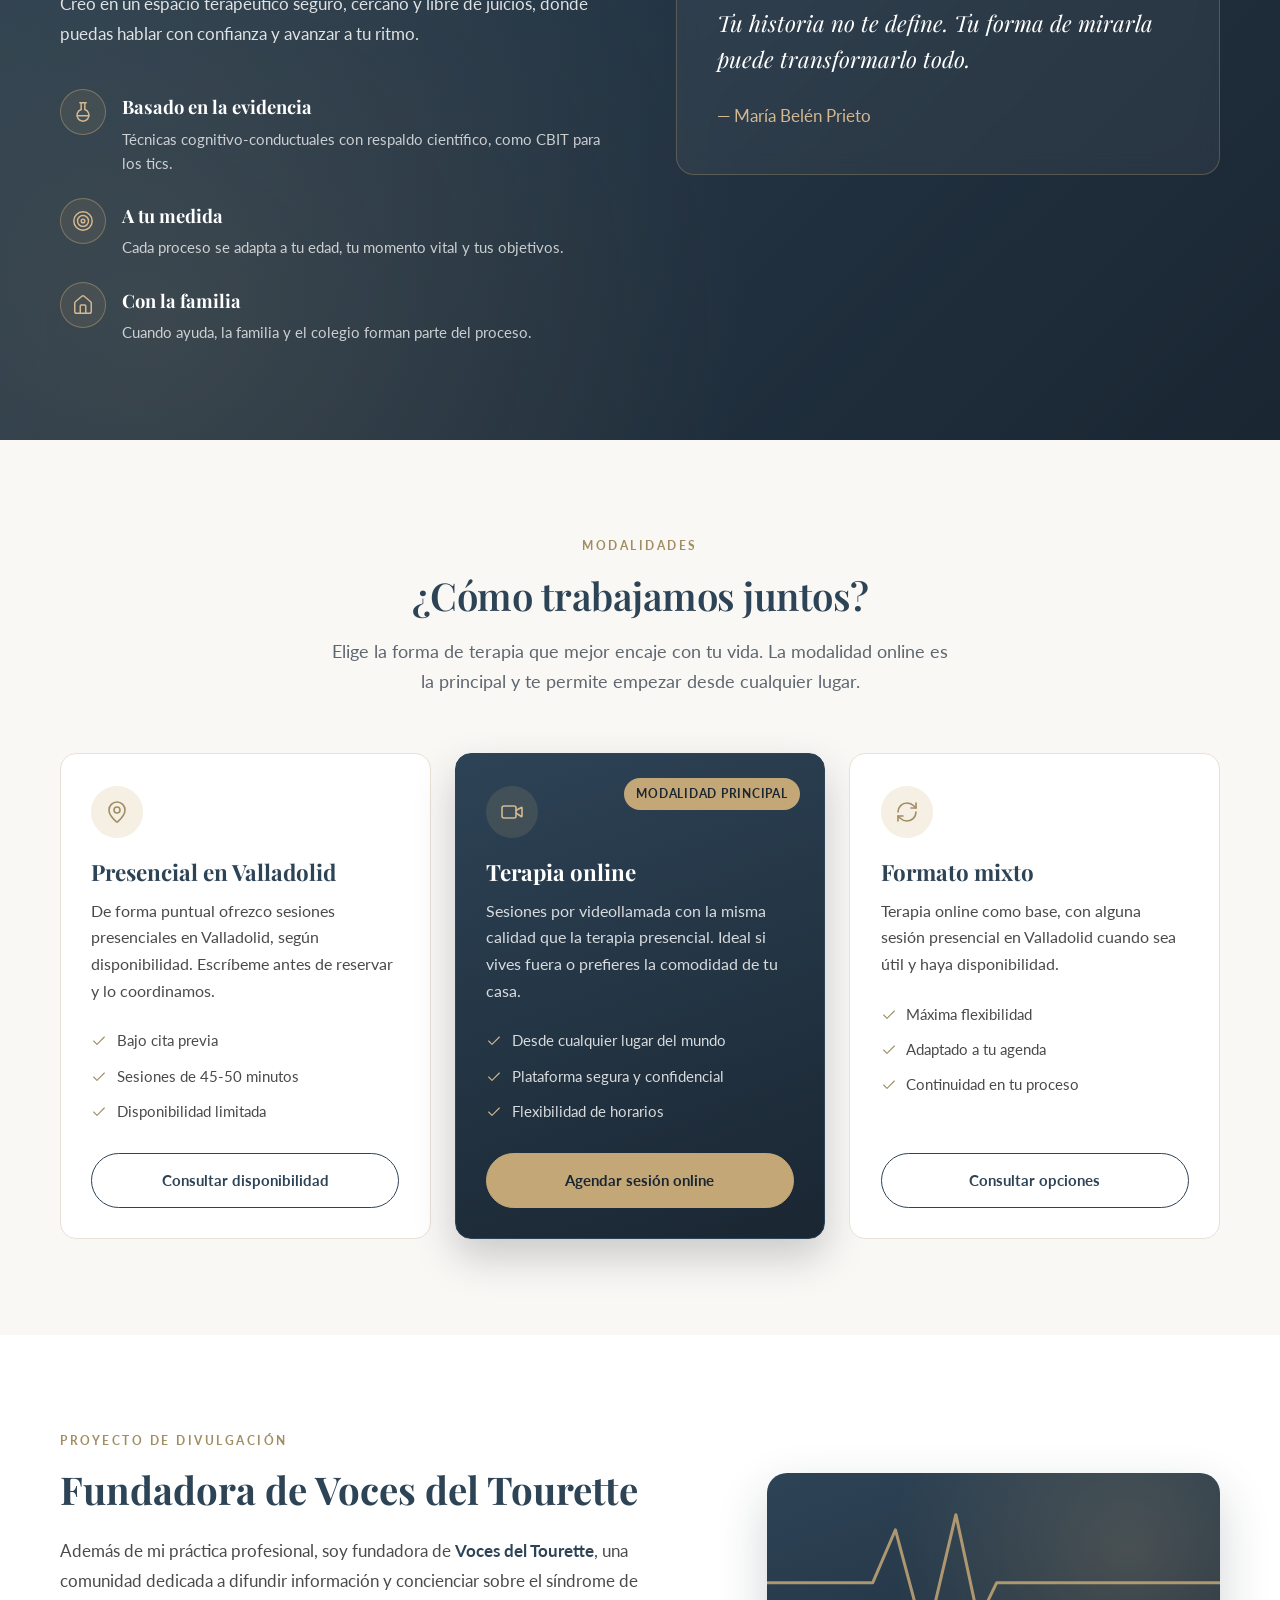
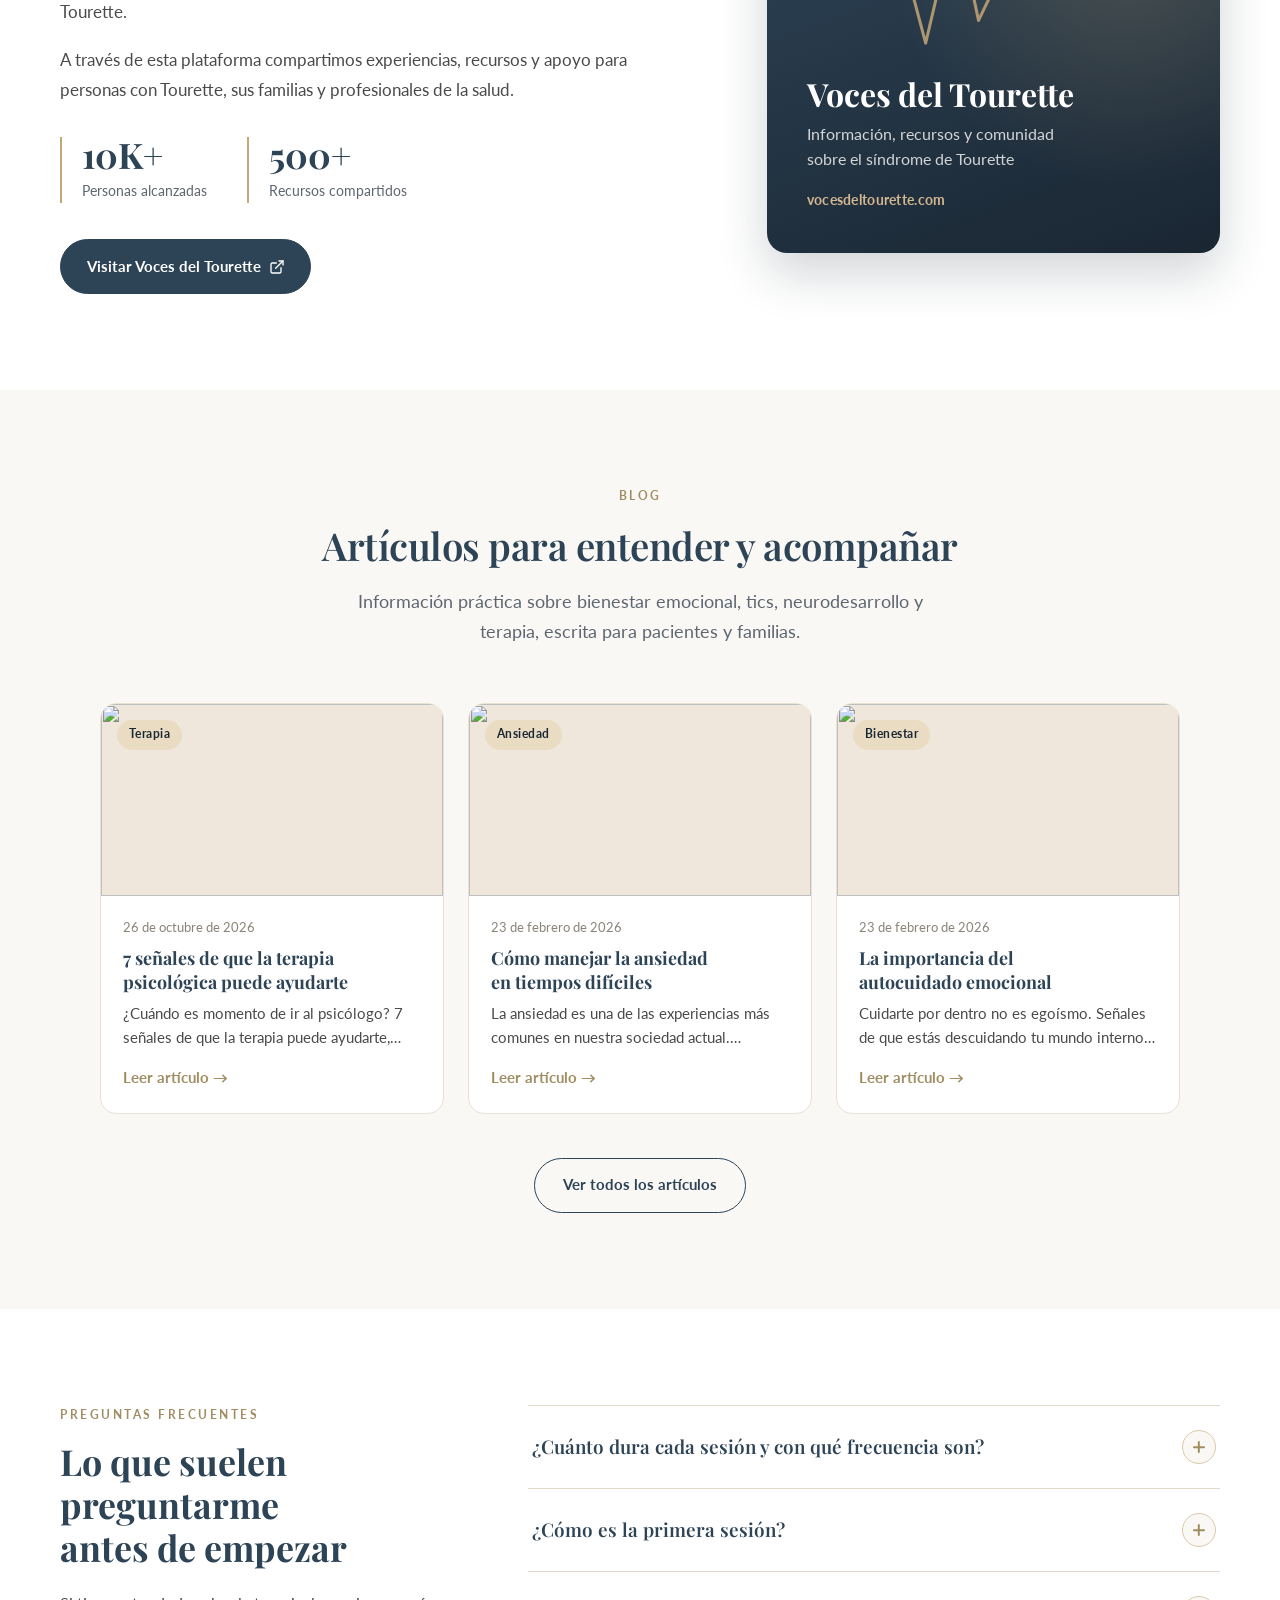
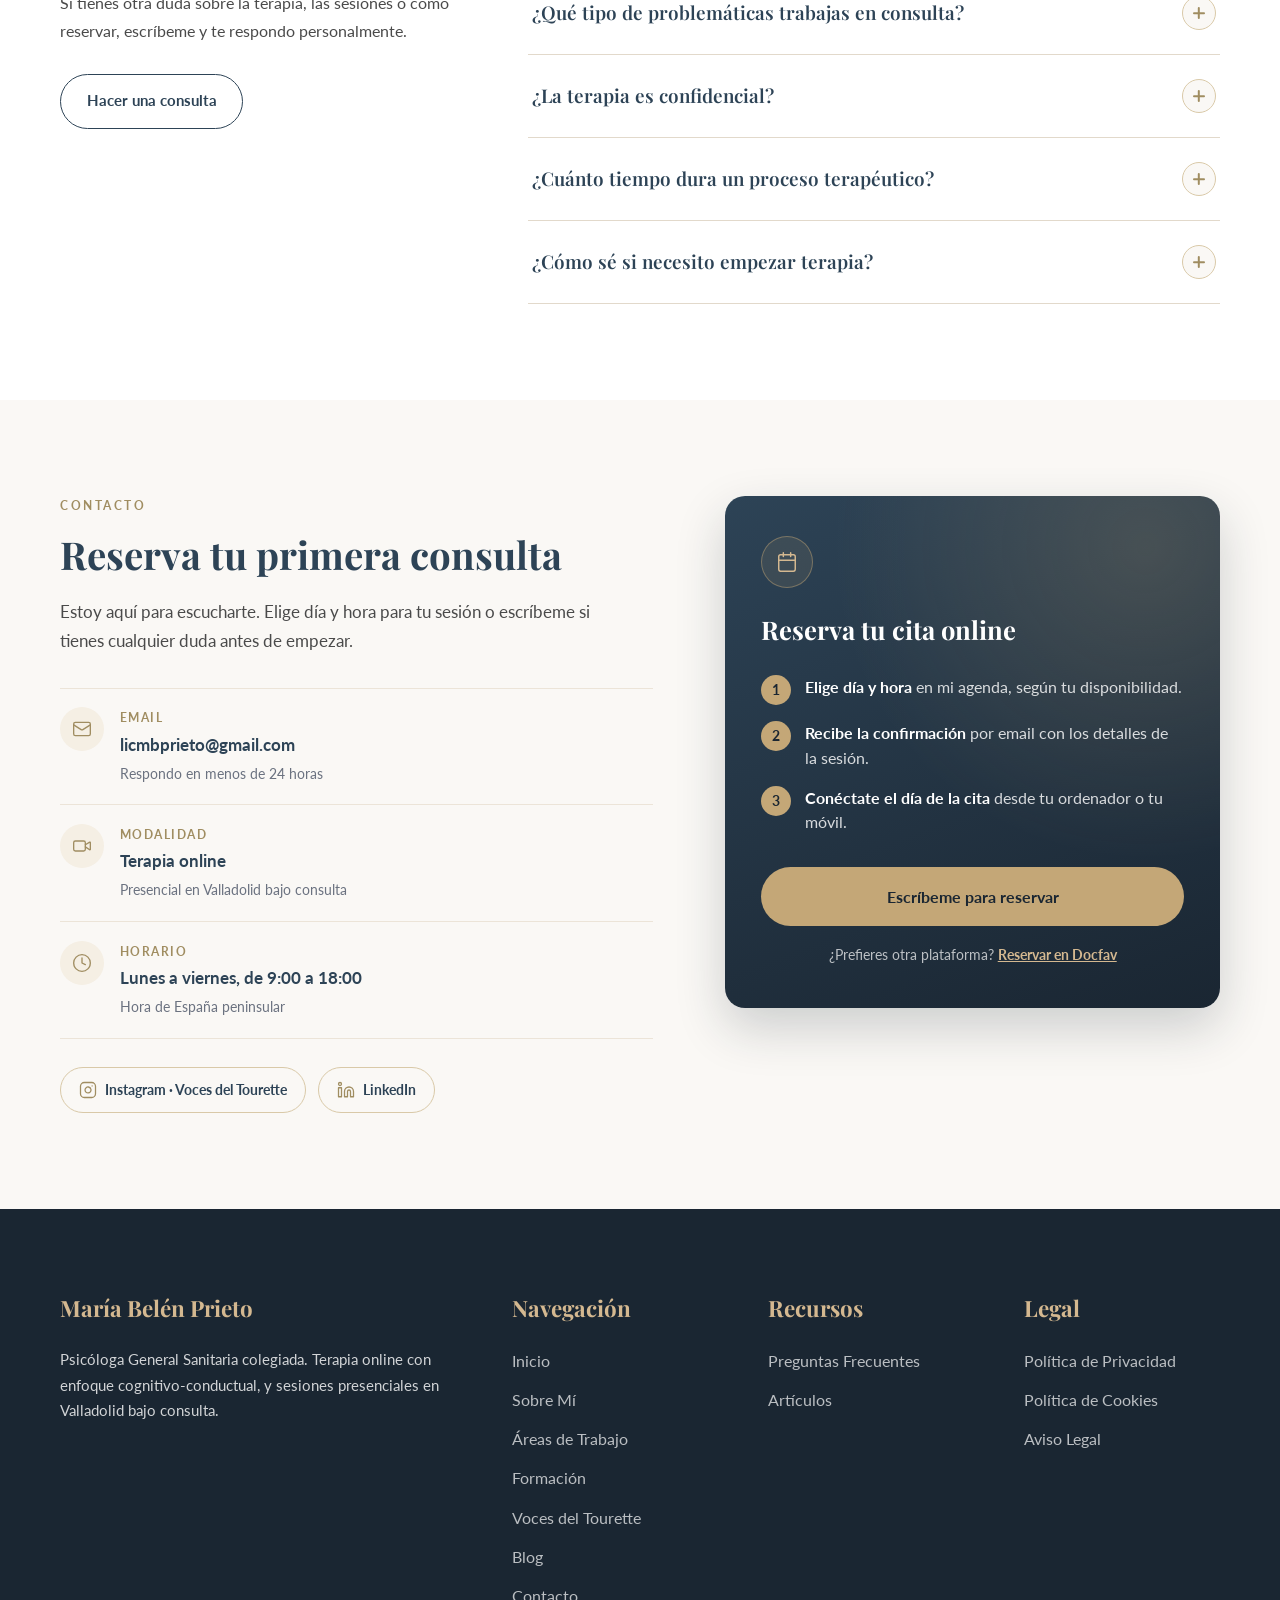
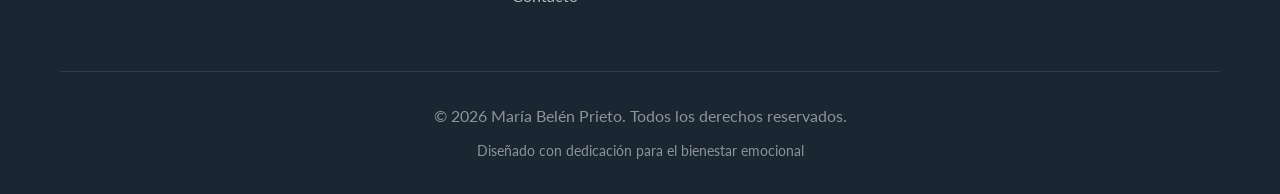
==== commit 6c56a69e: "Caché: versiona styles.css y blog.css; foto del artículo recortada 16:9 en Pexels Los navegadores mo" ====
--- a/index.html
+++ b/index.html
@@ -7,7 +7,7 @@
     <!-- Search Console (cuenta personal). No borrar: Google la revisa periódicamente. -->
     <meta name="google-site-verification" content="N6UZnbw3qTWTIHhU-GUSRFSdViYK75l-H5b8nfOGCbo" />
     <meta name="description" id="meta-desc" content="Psicóloga General Sanitaria con experiencia en Trastornos del Neurodesarrollo y Síndrome de Tourette. Terapeuta certificada en CBIT. Terapia online y en Valladolid.">
-    <link rel="stylesheet" href="styles.css">
+    <link rel="stylesheet" href="styles.css?v=20261026b">
     <link rel="preconnect" href="https://fonts.googleapis.com">
     <link rel="preconnect" href="https://fonts.gstatic.com" crossorigin>
     <link href="https://fonts.googleapis.com/css2?family=Playfair+Display:wght@400;500;600;700&family=Lato:wght@300;400;700&display=swap" rel="stylesheet">
--- a/styles.css
+++ b/styles.css
@@ -3638,3 +3638,11 @@
 @media (prefers-reduced-motion: reduce) {
     #blog .blog-v2-card, #blog .blog-v2-card:hover { transition: none; transform: none; }
 }
+
+/* Blog en portada: la foto nunca agranda la tarjeta (se recorta siempre igual) y tarjetas más compactas */
+#blog .blog-v2-grid { max-width: 1080px; margin-left: auto; margin-right: auto; }
+#blog .blog-v2-media { aspect-ratio: 16 / 9; overflow: hidden; flex: 0 0 auto; min-height: 0; }
+#blog .blog-v2-media img { position: absolute; inset: 0; width: 100%; height: 100%; object-fit: cover; object-position: center 40%; }
+#blog .blog-v2-body { padding: 1.25rem 1.4rem 1.4rem; gap: 0.5rem; }
+#blog .blog-v2-body h3 { font-size: 1.12rem; }
+#blog .blog-v2-body p { font-size: 0.92rem; -webkit-line-clamp: 2; }
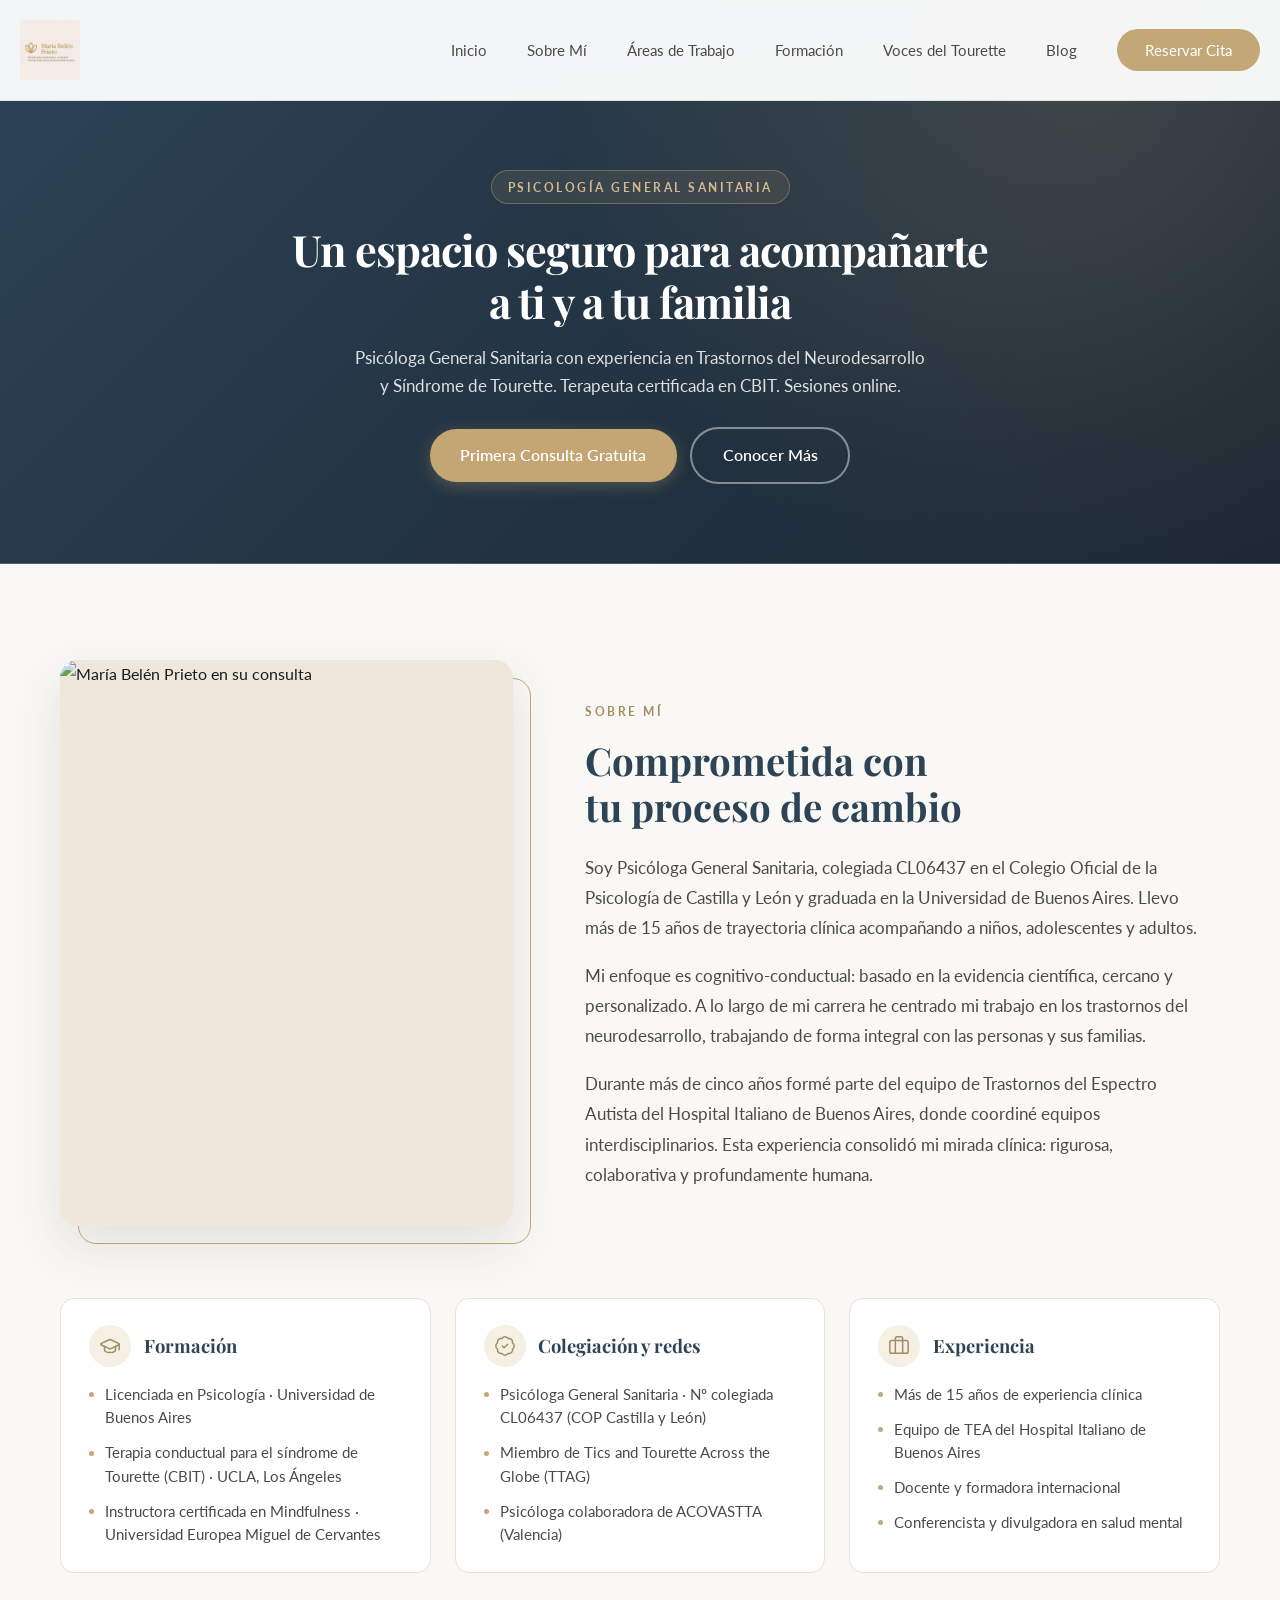
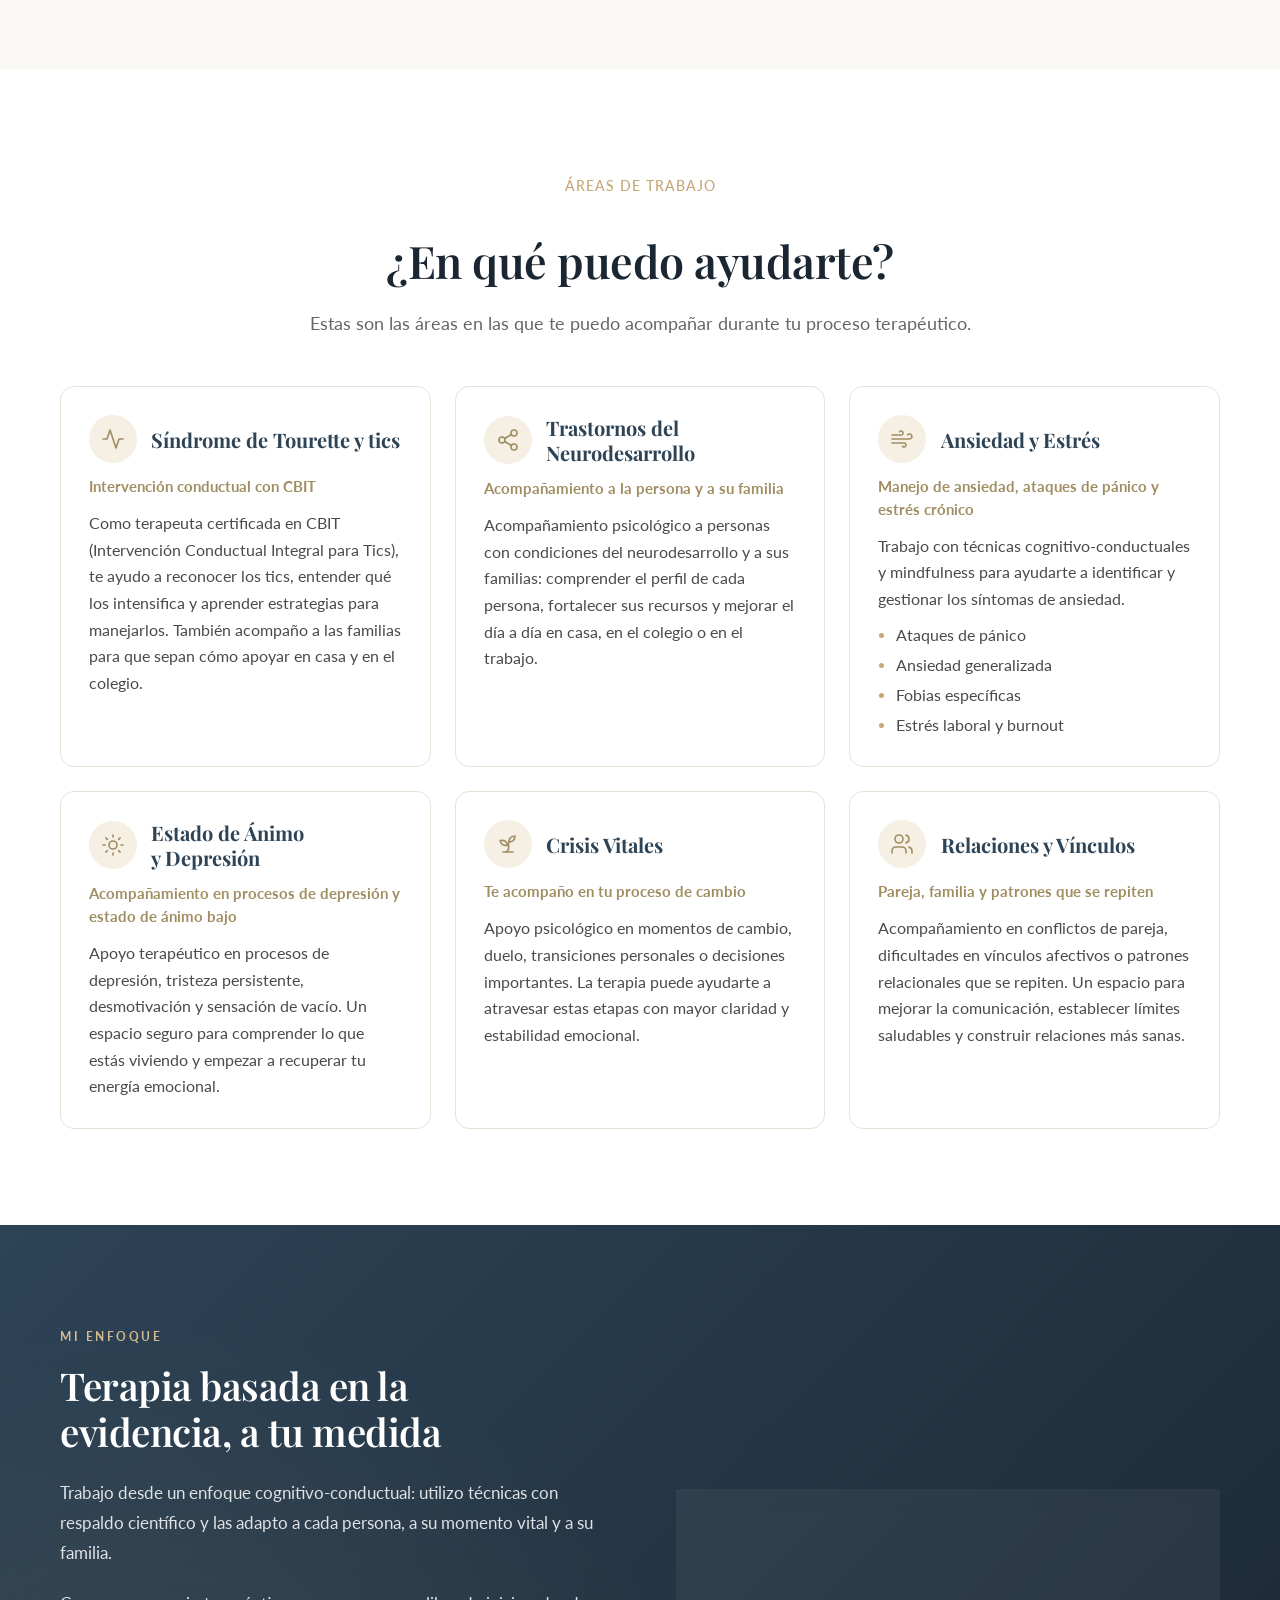
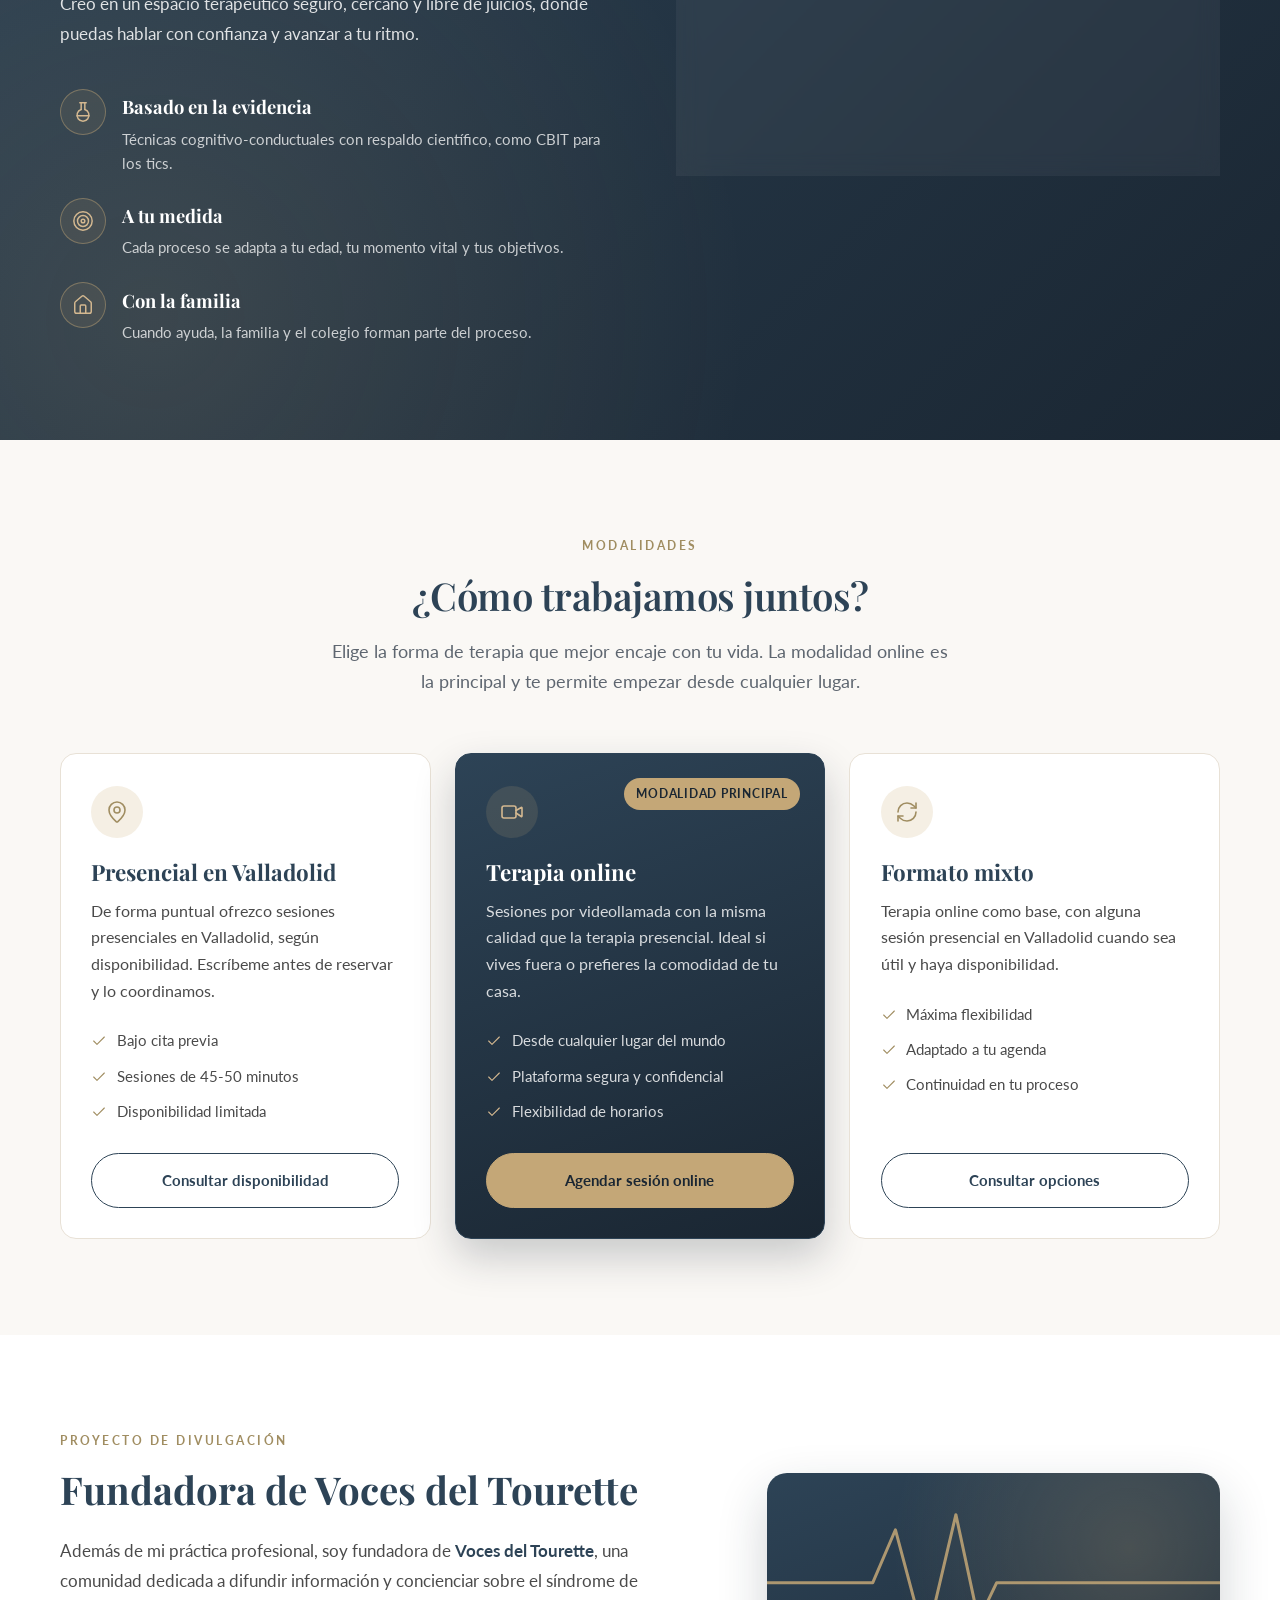
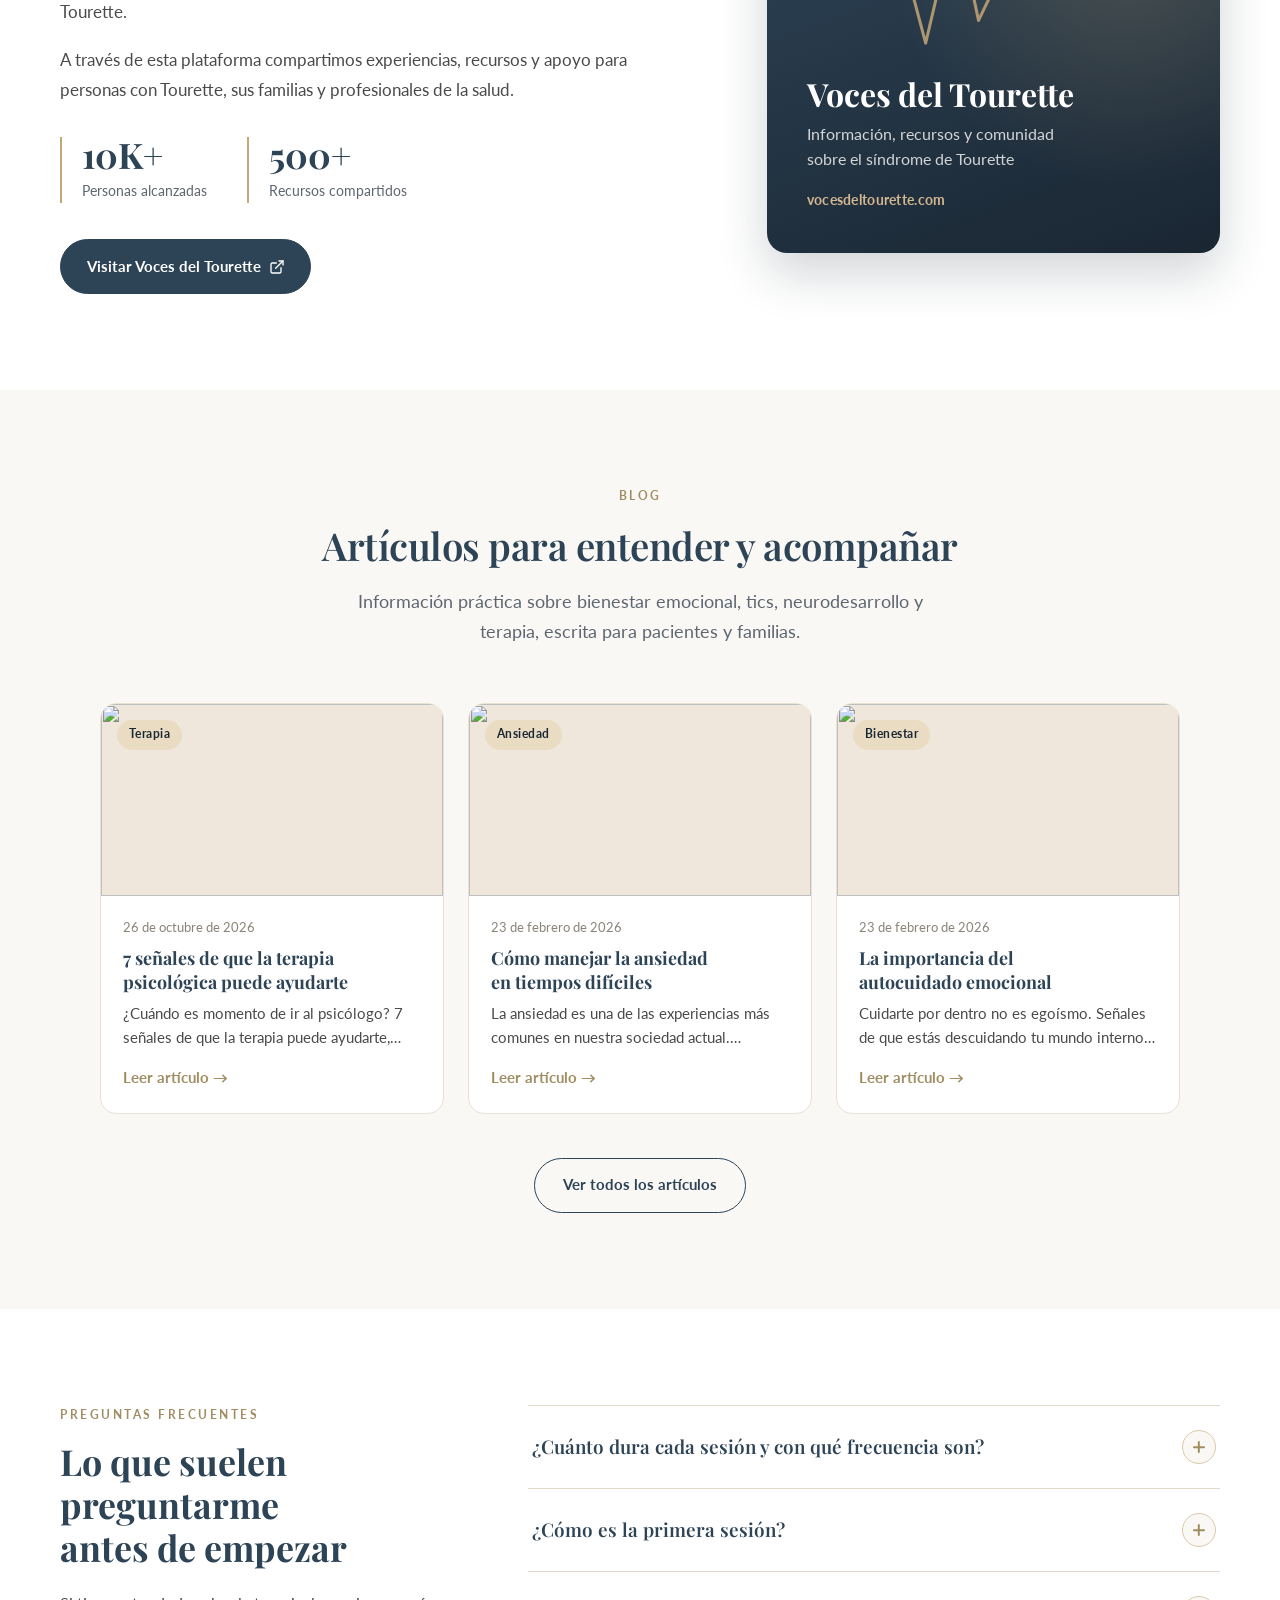
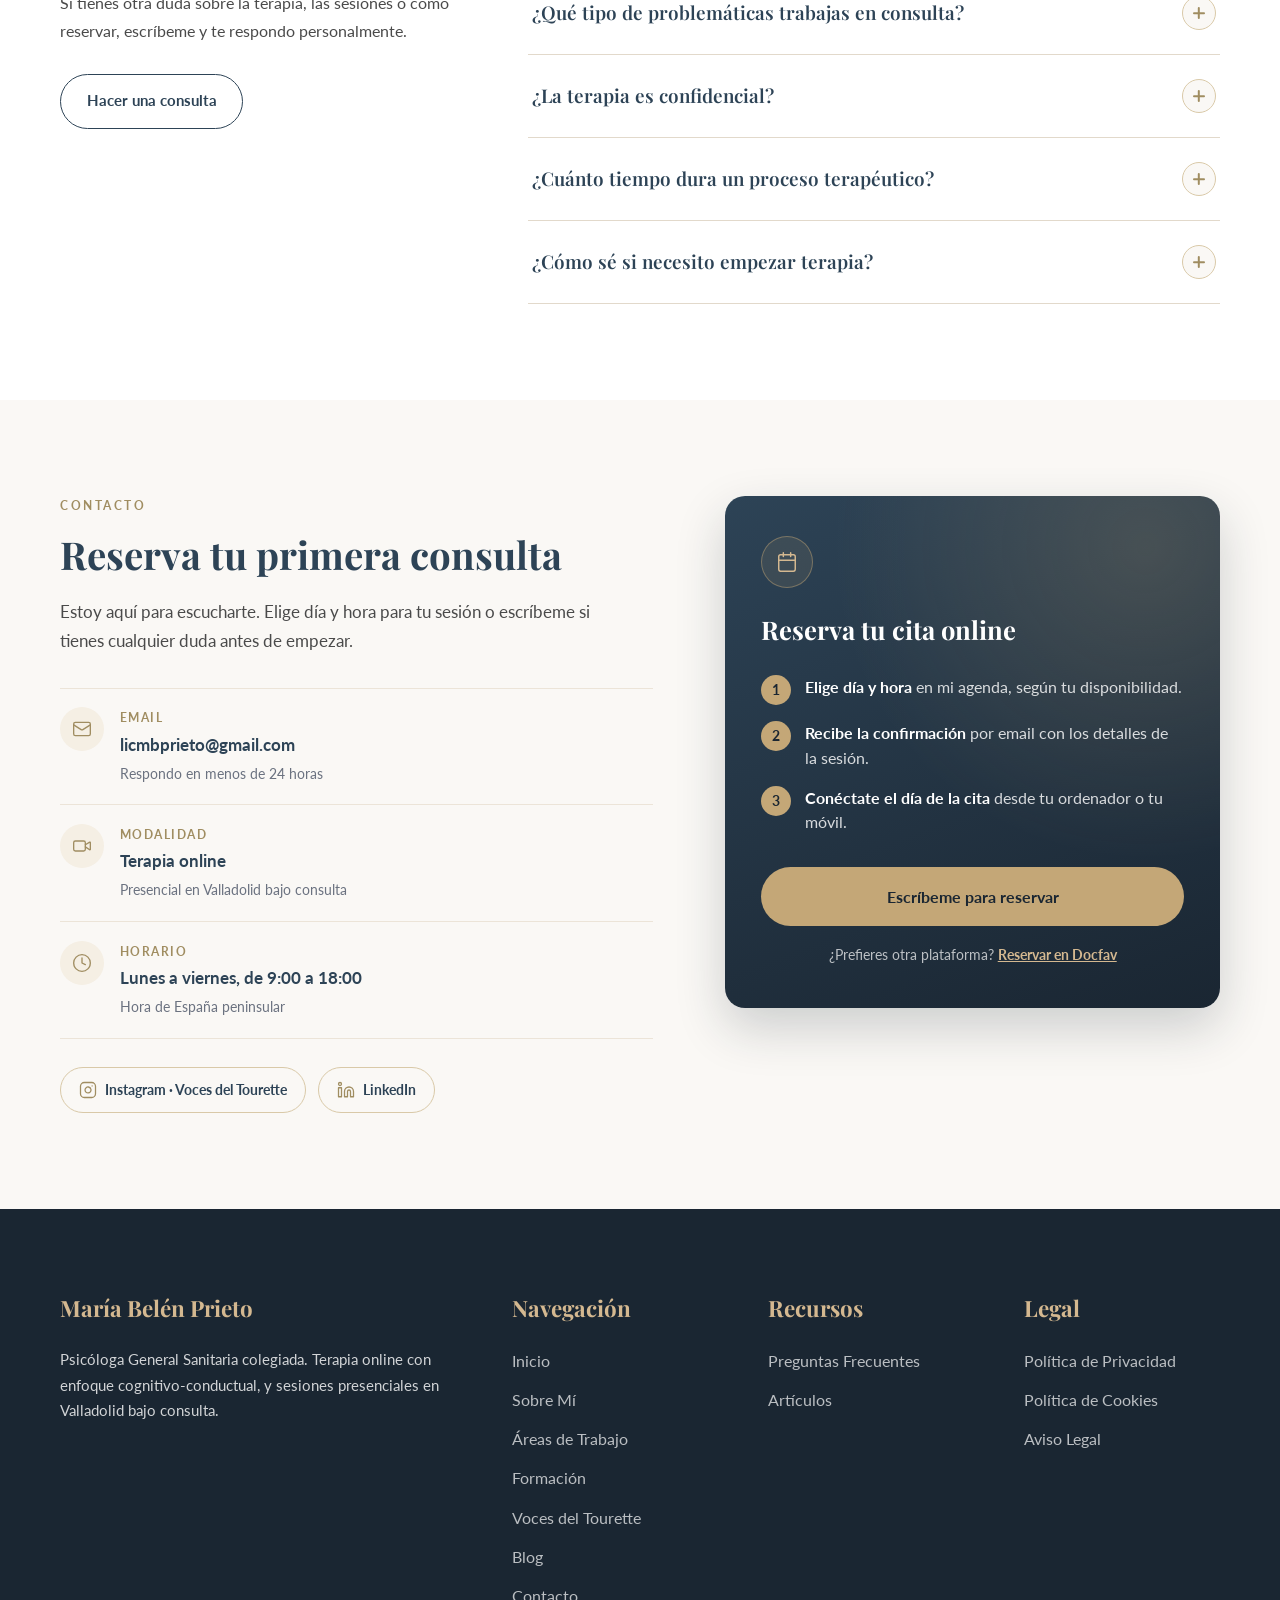
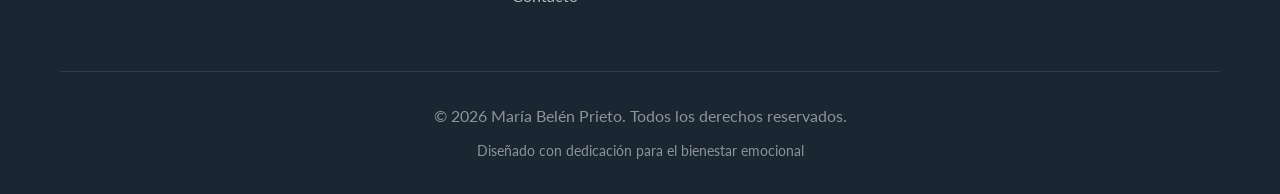
==== commit cbe8e908: "Blog: actualización automática desde el admin" ====
--- a/index.html
+++ b/index.html
@@ -510,7 +510,7 @@
             </a>
             <a class="blog-v2-card" href="/blog/la-importancia-del-autocuidado-emocional.html">
                 <div class="blog-v2-media">
-                    <img src="https://images.pexels.com/photos/3822622/pexels-photo-3822622.jpeg?w=800" alt="" loading="lazy" width="800" height="500">
+                    <img src="https://images.pexels.com/photos/7747181/pexels-photo-7747181.jpeg" alt="" loading="lazy" width="800" height="500">
                     <span class="blog-v2-cat">Bienestar</span>
                 </div>
                 <div class="blog-v2-body">
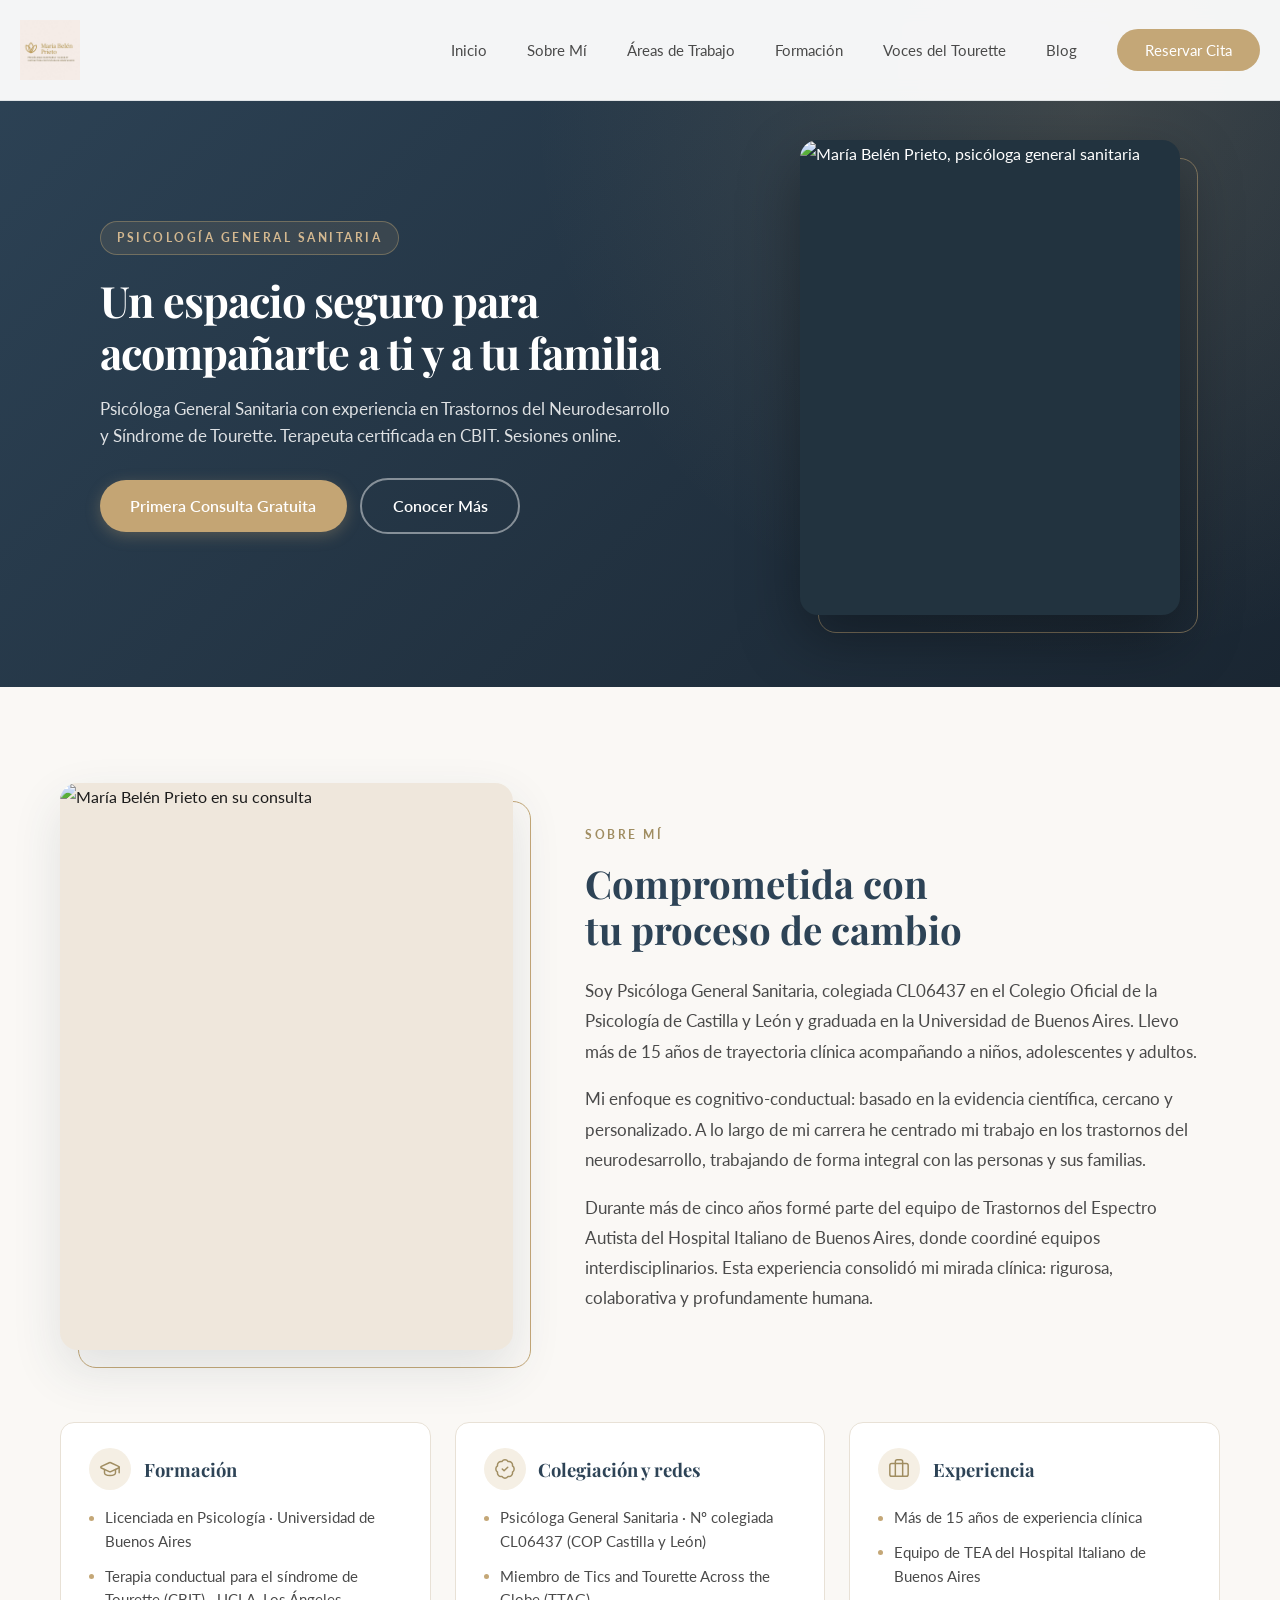
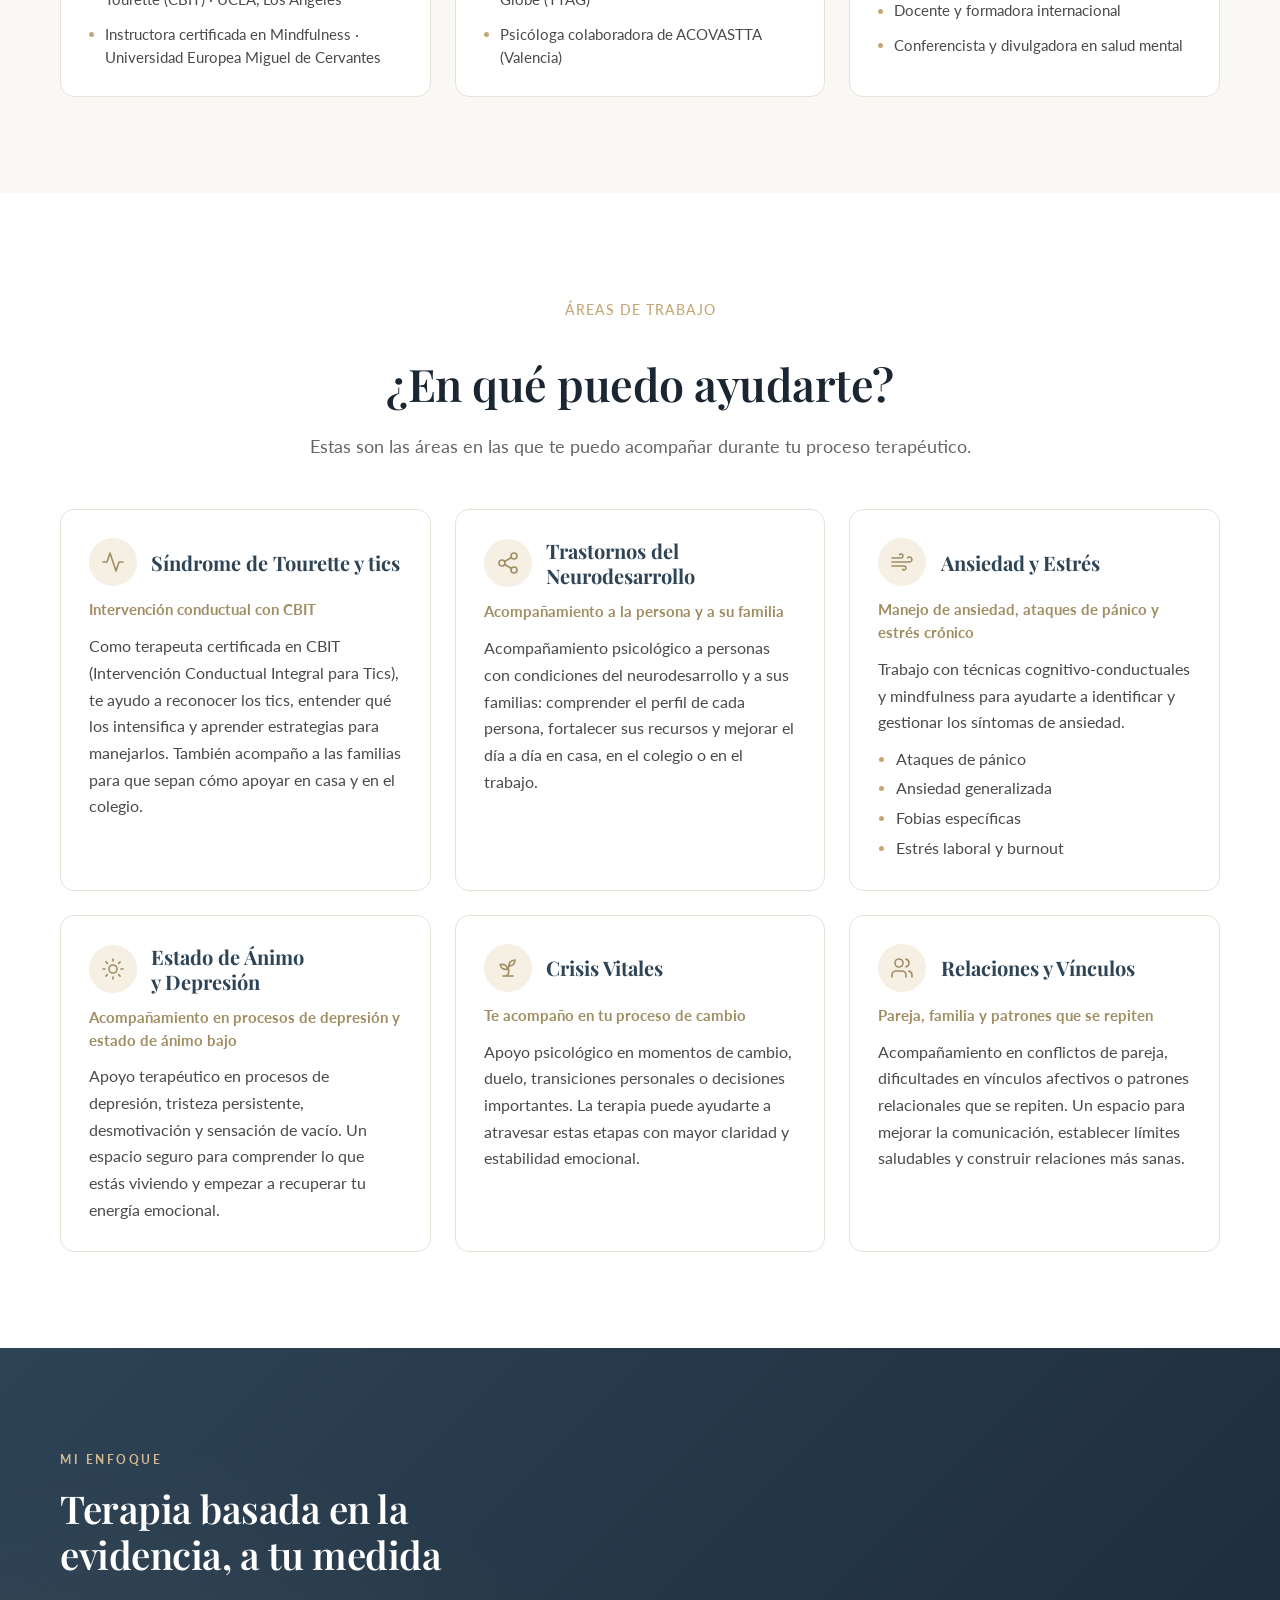
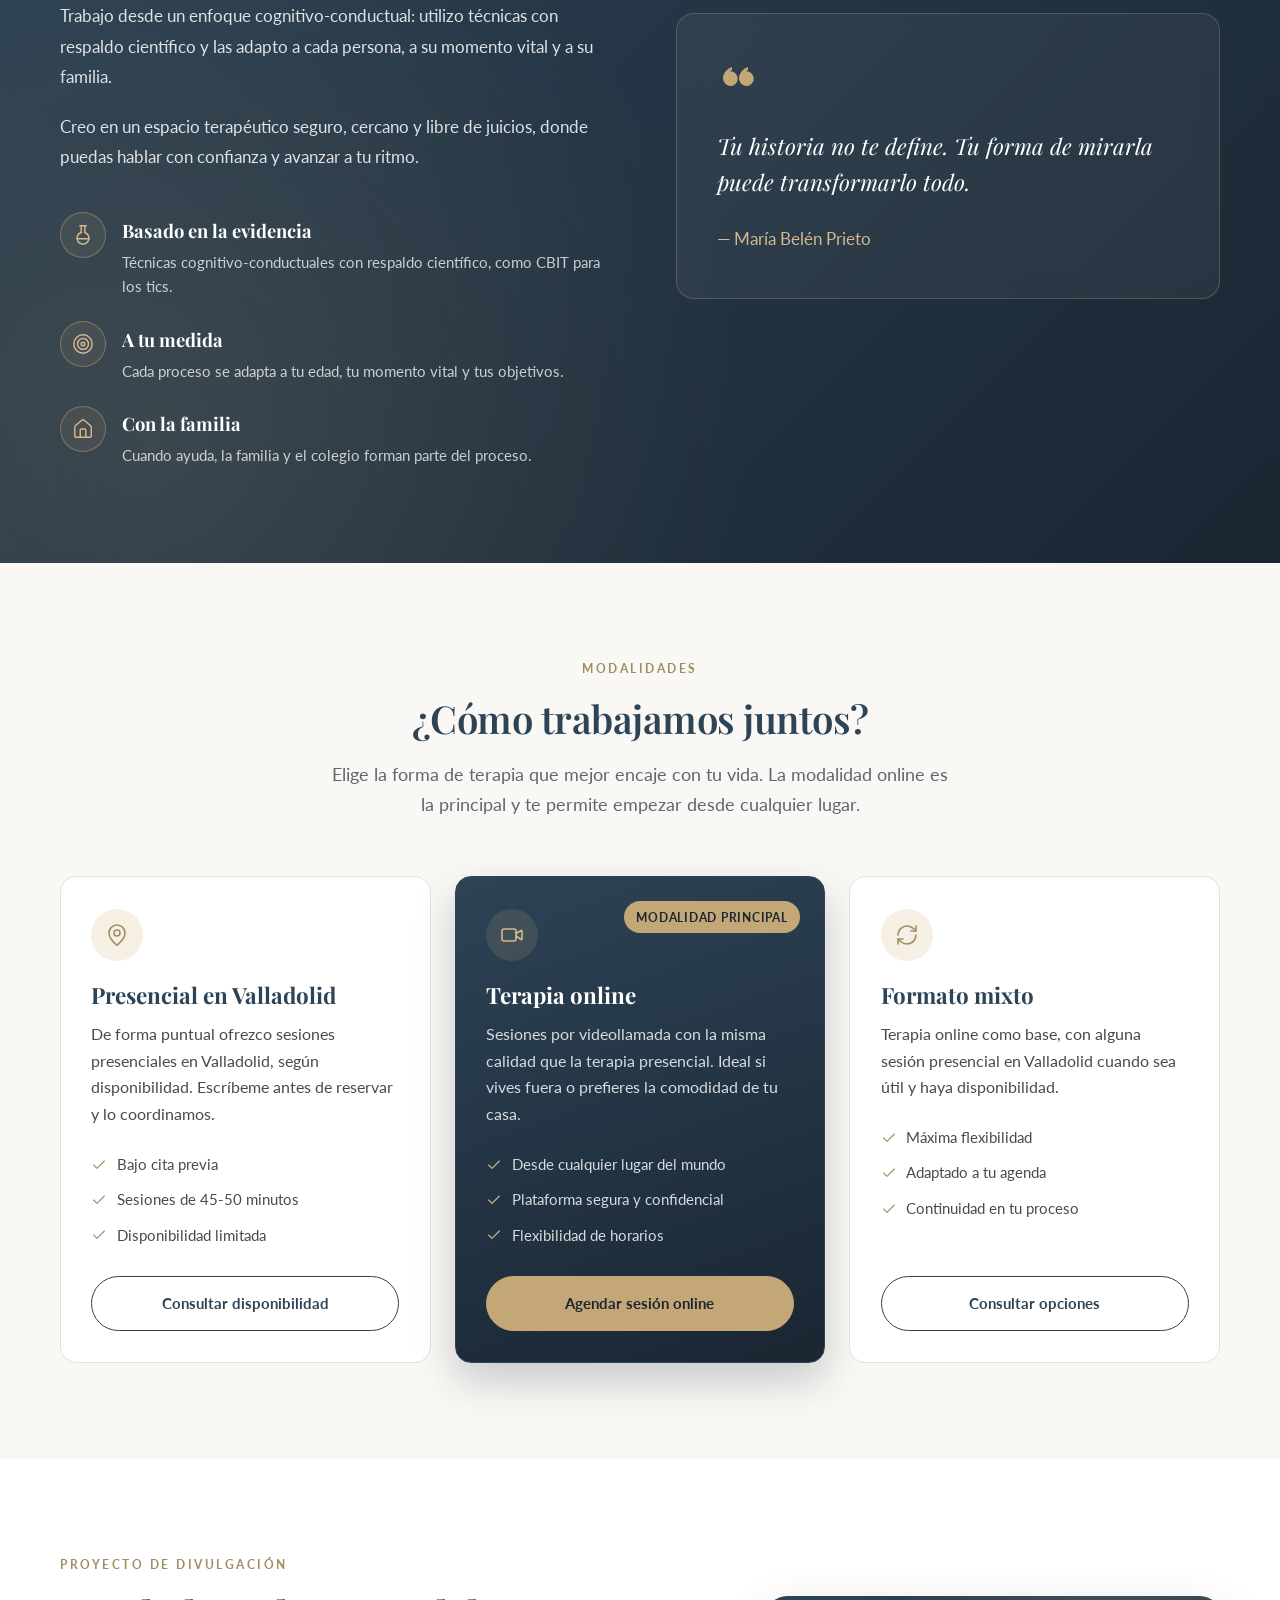
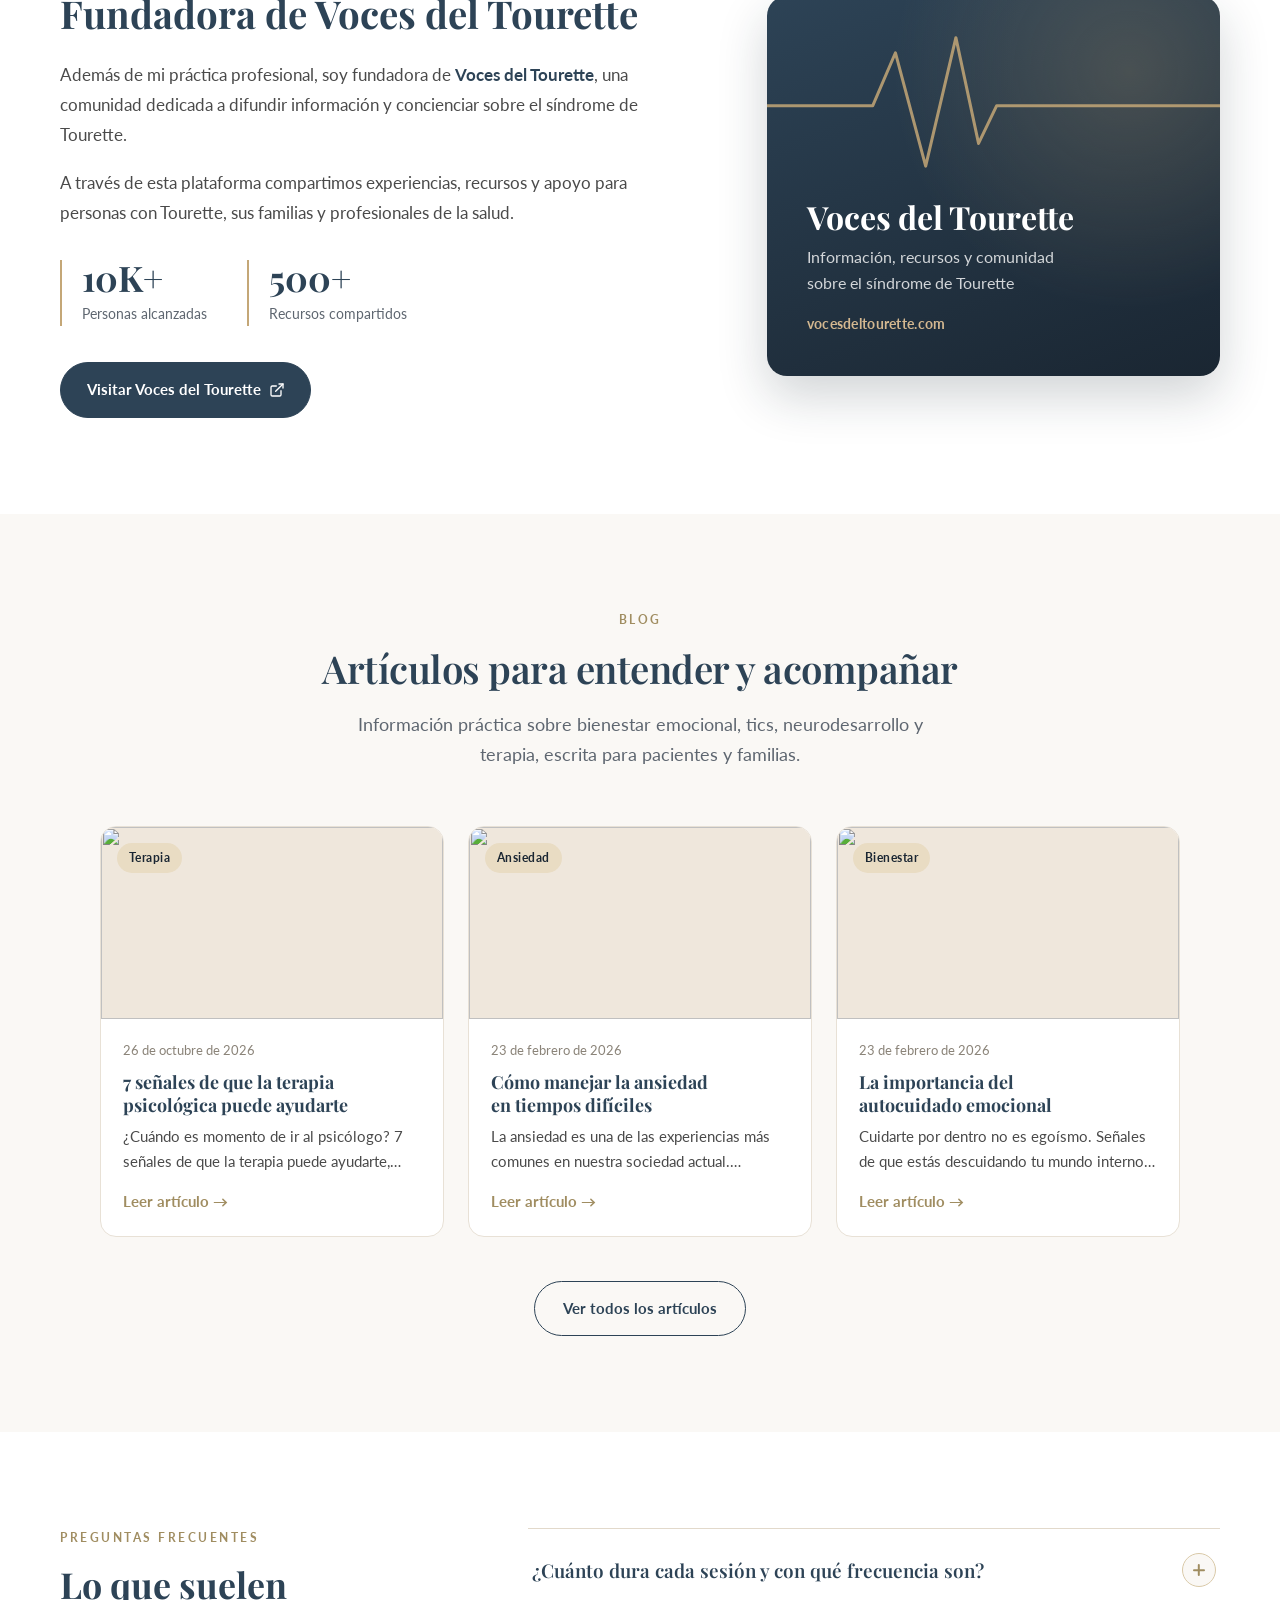
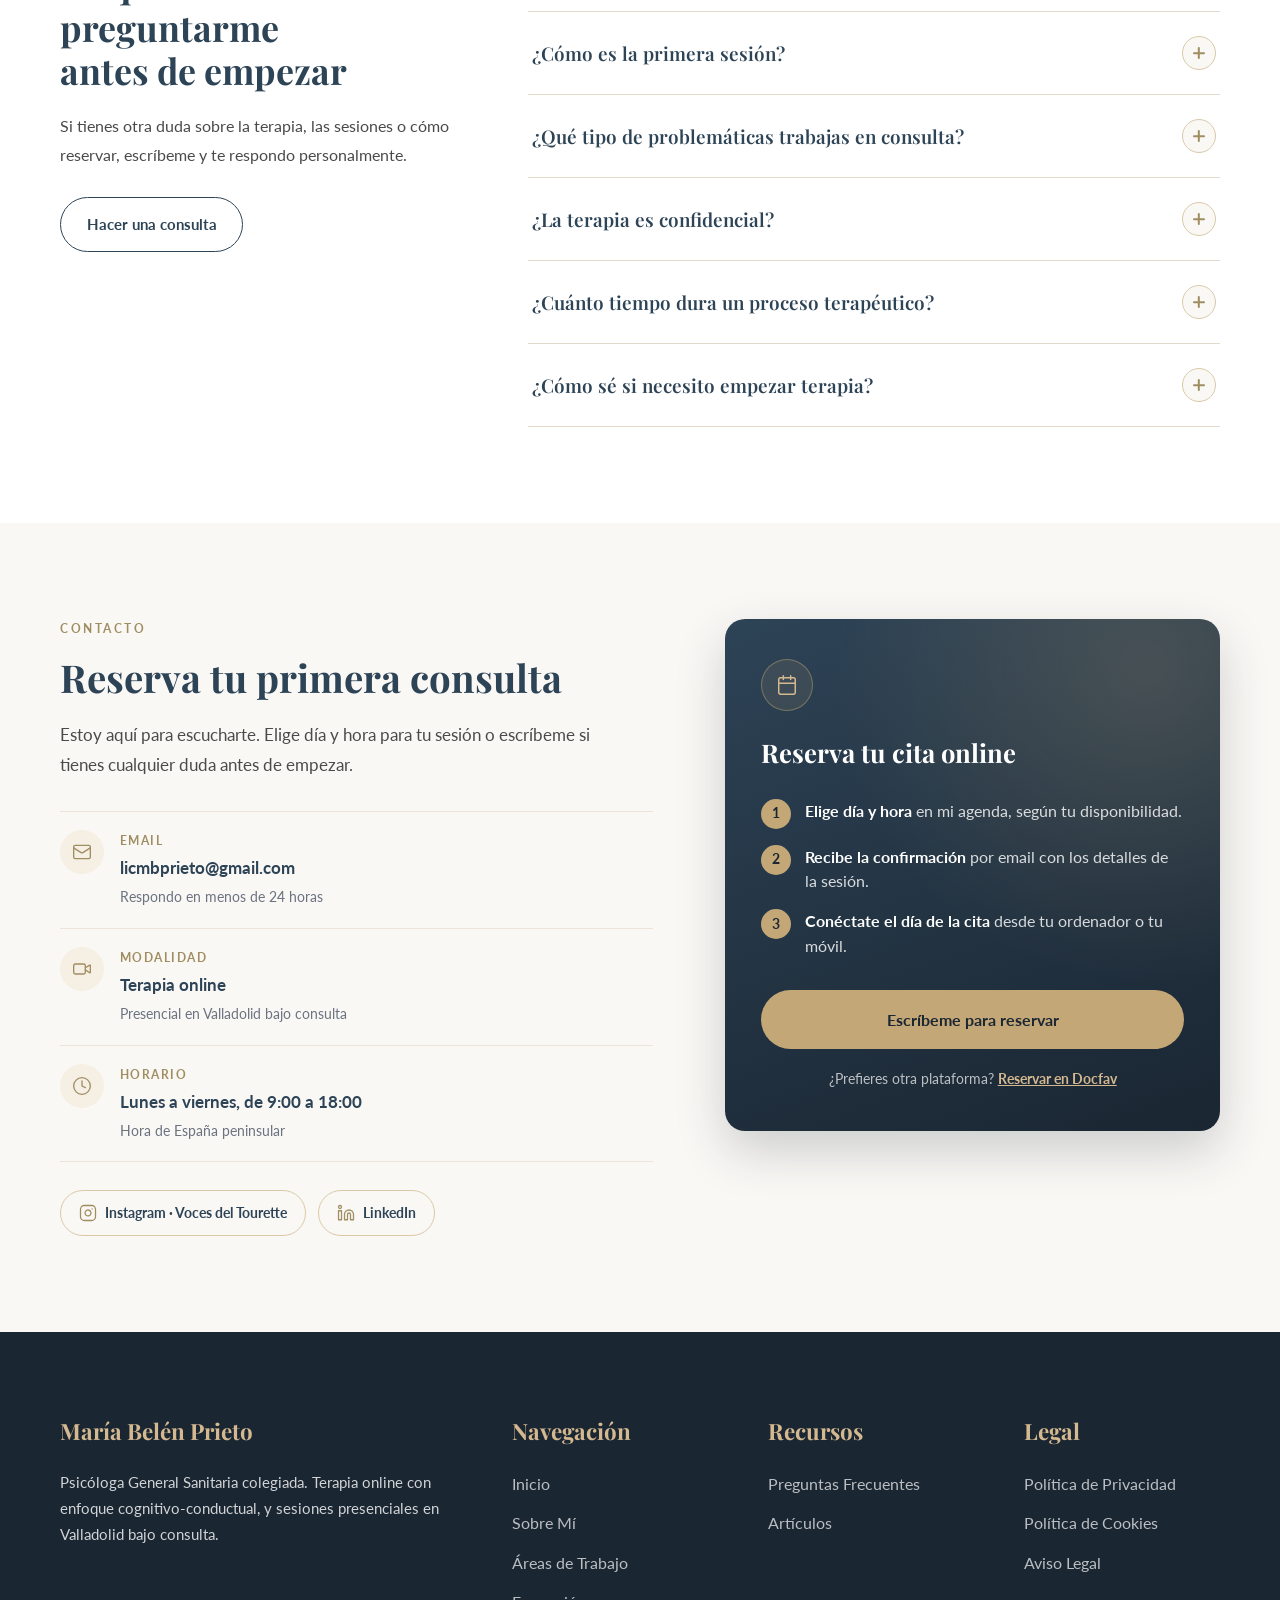
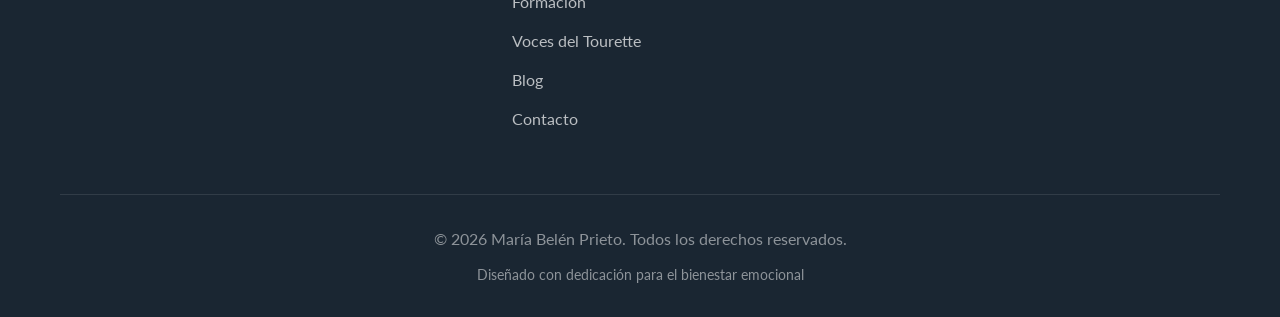
==== commit f69da0f1: "Portada: foto nueva de Belén en el hero Co-Authored-By: Claude Opus 5.5 <noreply@anthropic.com> Clau" ====
--- a/index.html
+++ b/index.html
@@ -7,7 +7,8 @@
     <!-- Search Console (cuenta personal). No borrar: Google la revisa periódicamente. -->
     <meta name="google-site-verification" content="N6UZnbw3qTWTIHhU-GUSRFSdViYK75l-H5b8nfOGCbo" />
     <meta name="description" id="meta-desc" content="Psicóloga General Sanitaria con experiencia en Trastornos del Neurodesarrollo y Síndrome de Tourette. Terapeuta certificada en CBIT. Terapia online y en Valladolid.">
-    <link rel="stylesheet" href="styles.css?v=20261026b">
+    <link rel="stylesheet" href="styles.css?v=20261027a">
+    <link rel="preconnect" href="https://res.cloudinary.com">
     <link rel="preconnect" href="https://fonts.googleapis.com">
     <link rel="preconnect" href="https://fonts.gstatic.com" crossorigin>
     <link href="https://fonts.googleapis.com/css2?family=Playfair+Display:wght@400;500;600;700&family=Lato:wght@300;400;700&display=swap" rel="stylesheet">
@@ -200,8 +201,9 @@
     </nav>
 
     <!-- Hero Section with Background -->
-    <section id="inicio" class="hero">
-    <div class="container">
+    <section id="inicio" class="hero hero-con-foto">
+    <div class="container hero-grid">
+        <div class="hero-text">
         <span class="section-tag hero-label">Psicología General Sanitaria</span>
         <h1 class="hero-title">Un espacio seguro para acompañarte a ti y a tu familia</h1>
         <p class="hero-subtitle">Psicóloga General Sanitaria con experiencia en Trastornos del Neurodesarrollo y Síndrome de Tourette. Terapeuta certificada en CBIT. Sesiones online.</p>
@@ -209,6 +211,10 @@
             <a href="#contacto" class="btn-primary btn-hero-primary">Primera Consulta Gratuita</a>
             <a href="#sobre-mi" class="btn-secondary btn-hero-secondary">Conocer Más</a>
         </div>
+        </div>
+        <figure class="hero-photo">
+            <img src="https://res.cloudinary.com/ddtpdc670/image/upload/f_auto,q_auto,c_fill,g_face,ar_4:5,w_720/v1793097092/Foto_Portada_Pagina_Belen_s0jwsi.jpg" srcset="https://res.cloudinary.com/ddtpdc670/image/upload/f_auto,q_auto,c_fill,g_face,ar_4:5,w_480/v1793097092/Foto_Portada_Pagina_Belen_s0jwsi.jpg 480w, https://res.cloudinary.com/ddtpdc670/image/upload/f_auto,q_auto,c_fill,g_face,ar_4:5,w_720/v1793097092/Foto_Portada_Pagina_Belen_s0jwsi.jpg 720w, https://res.cloudinary.com/ddtpdc670/image/upload/f_auto,q_auto,c_fill,g_face,ar_4:5,w_1000/v1793097092/Foto_Portada_Pagina_Belen_s0jwsi.jpg 1000w" sizes="(max-width: 860px) 260px, 380px" width="720" height="900" alt="María Belén Prieto, psicóloga general sanitaria" fetchpriority="high" decoding="async">
+        </figure>
     </div>
 </section>
 
--- a/styles.css
+++ b/styles.css
@@ -3646,3 +3646,59 @@
 #blog .blog-v2-body { padding: 1.25rem 1.4rem 1.4rem; gap: 0.5rem; }
 #blog .blog-v2-body h3 { font-size: 1.12rem; }
 #blog .blog-v2-body p { font-size: 0.92rem; -webkit-line-clamp: 2; }
+
+/* ==========================================
+   HERO CON FOTO (27 oct 2026)
+   Texto a la izquierda, foto de Belén a la derecha. En móvil, foto debajo.
+   ========================================== */
+#inicio.hero.hero-con-foto { padding: 140px 1.5rem 72px; }
+#inicio.hero-con-foto .container.hero-grid {
+    max-width: 1120px;
+    display: grid;
+    grid-template-columns: minmax(0, 1.15fr) minmax(0, 0.85fr);
+    gap: 3.5rem;
+    align-items: center;
+    text-align: left;
+}
+#inicio.hero-con-foto .hero-text { min-width: 0; }
+#inicio.hero-con-foto .hero-subtitle { margin-left: 0; margin-right: 0; }
+#inicio.hero-con-foto .hero-buttons { justify-content: flex-start; }
+#inicio .hero-photo {
+    margin: 0;
+    position: relative;
+    justify-self: end;
+    width: 100%;
+    max-width: 380px;
+}
+#inicio .hero-photo::before {
+    content: '';
+    position: absolute;
+    inset: 18px -18px -18px 18px;
+    border: 1.5px solid rgba(196, 167, 119, 0.55);
+    border-radius: 18px;
+    z-index: 0;
+}
+#inicio .hero-photo img {
+    position: relative;
+    z-index: 1;
+    display: block;
+    width: 100%;
+    height: auto;
+    aspect-ratio: 4 / 5;
+    object-fit: cover;
+    border-radius: 18px;
+    box-shadow: 0 24px 60px rgba(0, 0, 0, 0.35);
+    background: #22333F;
+}
+@media (max-width: 860px) {
+    #inicio.hero.hero-con-foto { padding: 140px 1.25rem 64px; }
+    #inicio.hero-con-foto .container.hero-grid {
+        grid-template-columns: 1fr;
+        gap: 2.75rem;
+        text-align: center;
+    }
+    #inicio.hero-con-foto .hero-subtitle { margin-left: auto; margin-right: auto; }
+    #inicio.hero-con-foto .hero-buttons { justify-content: center; }
+    #inicio .hero-photo { justify-self: center; max-width: 260px; }
+    #inicio .hero-photo::before { inset: 14px -14px -14px 14px; }
+}
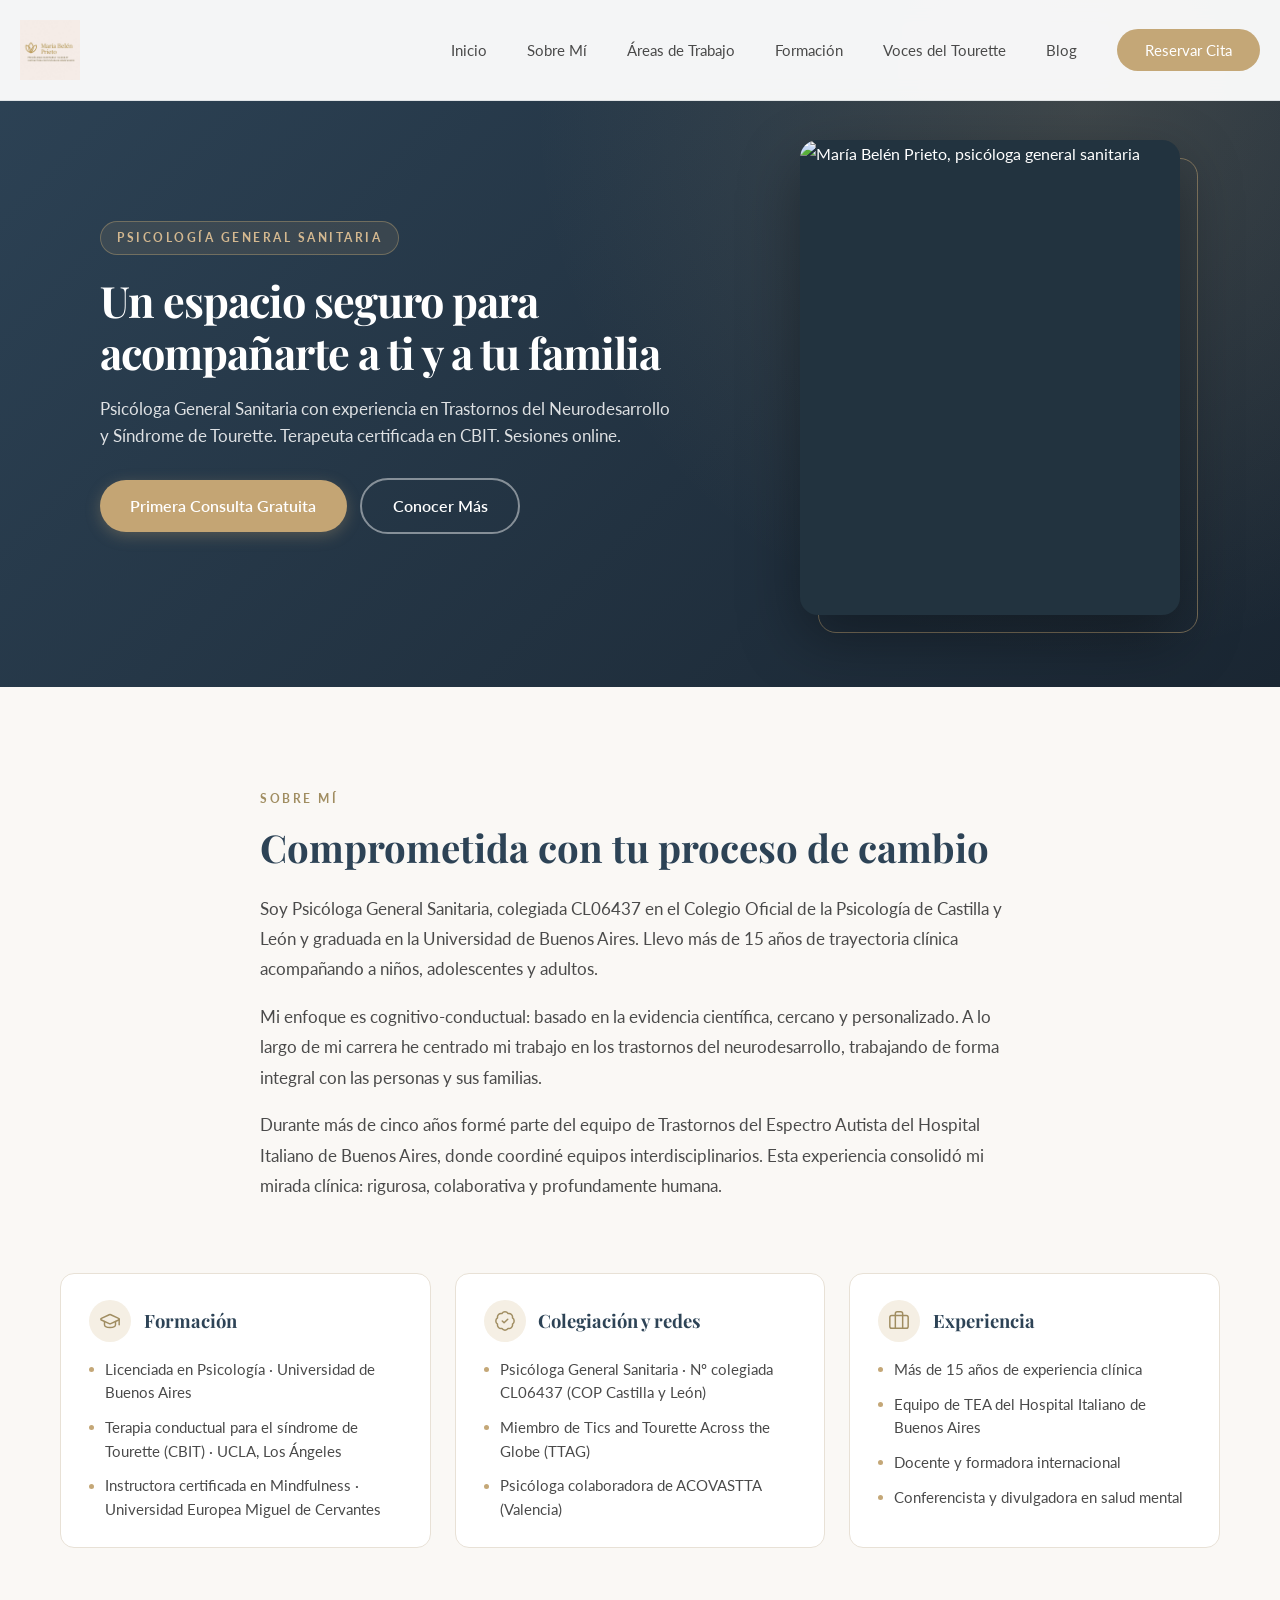
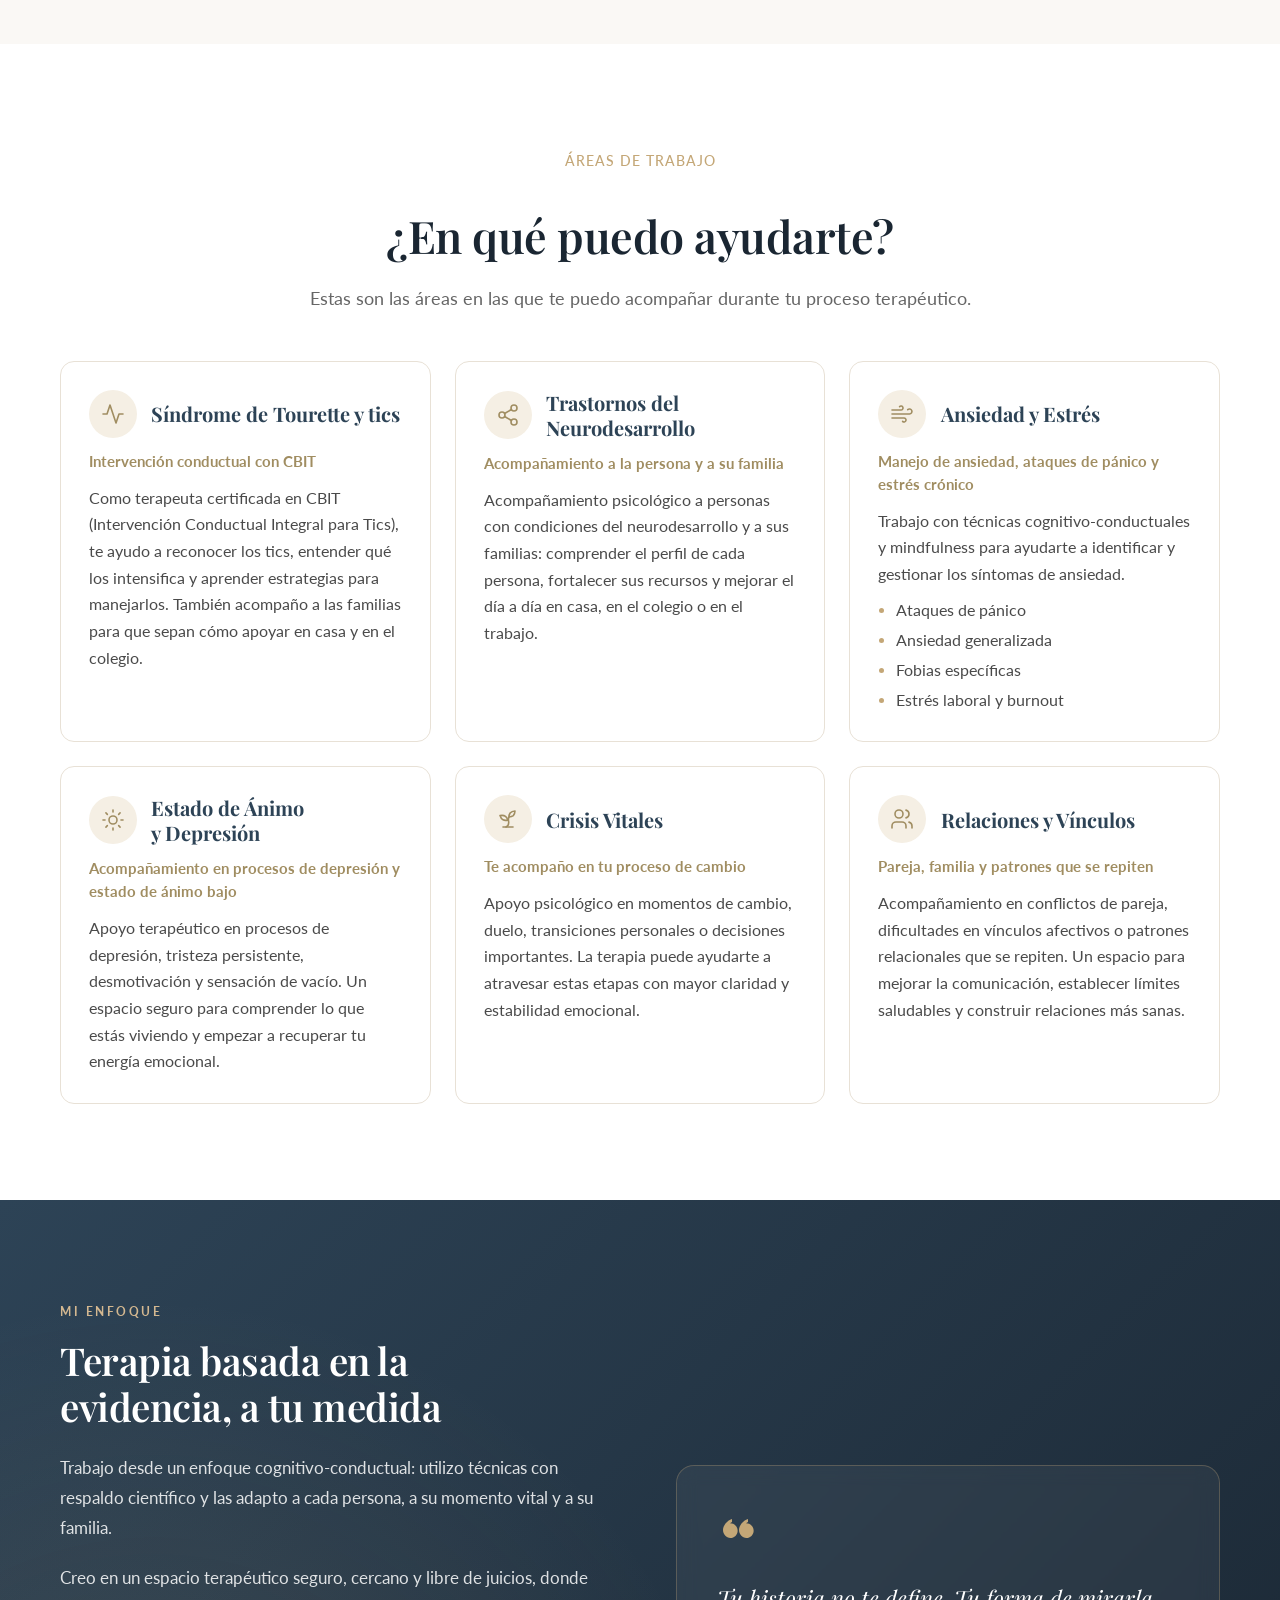
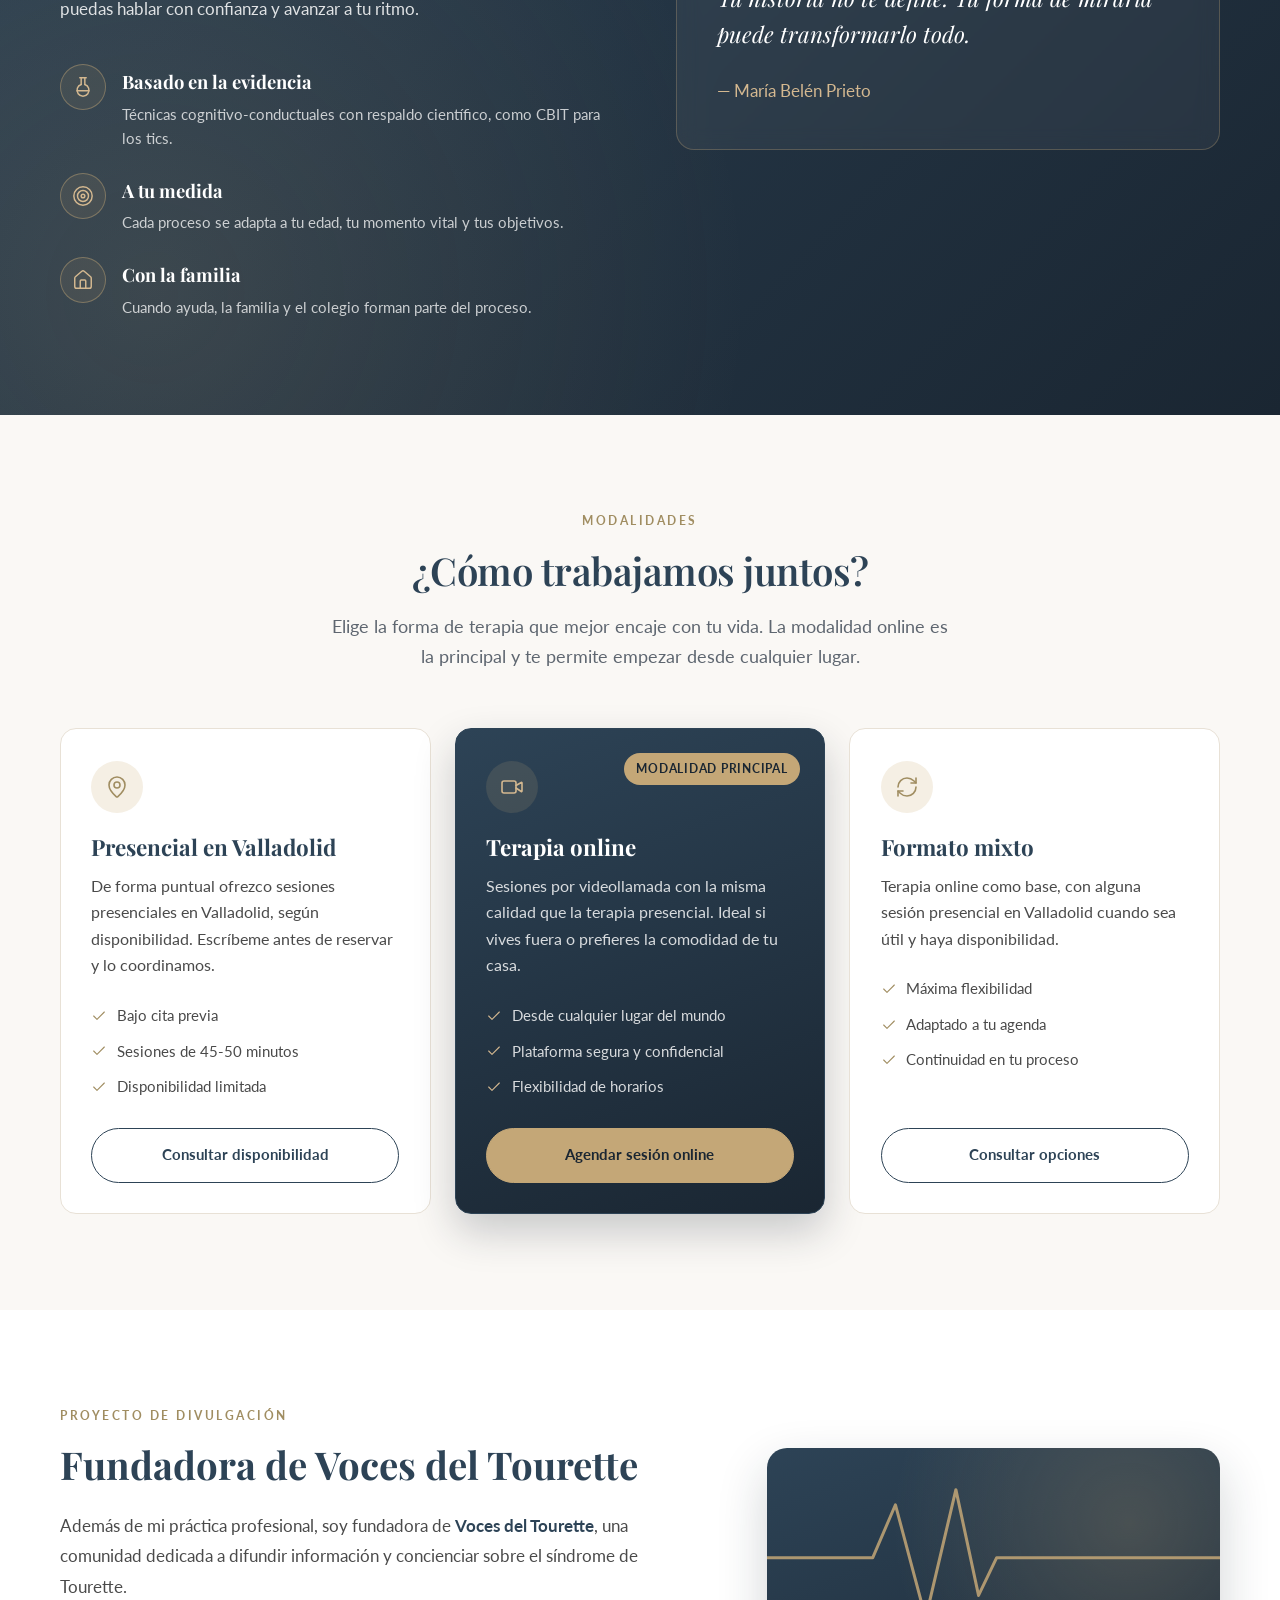
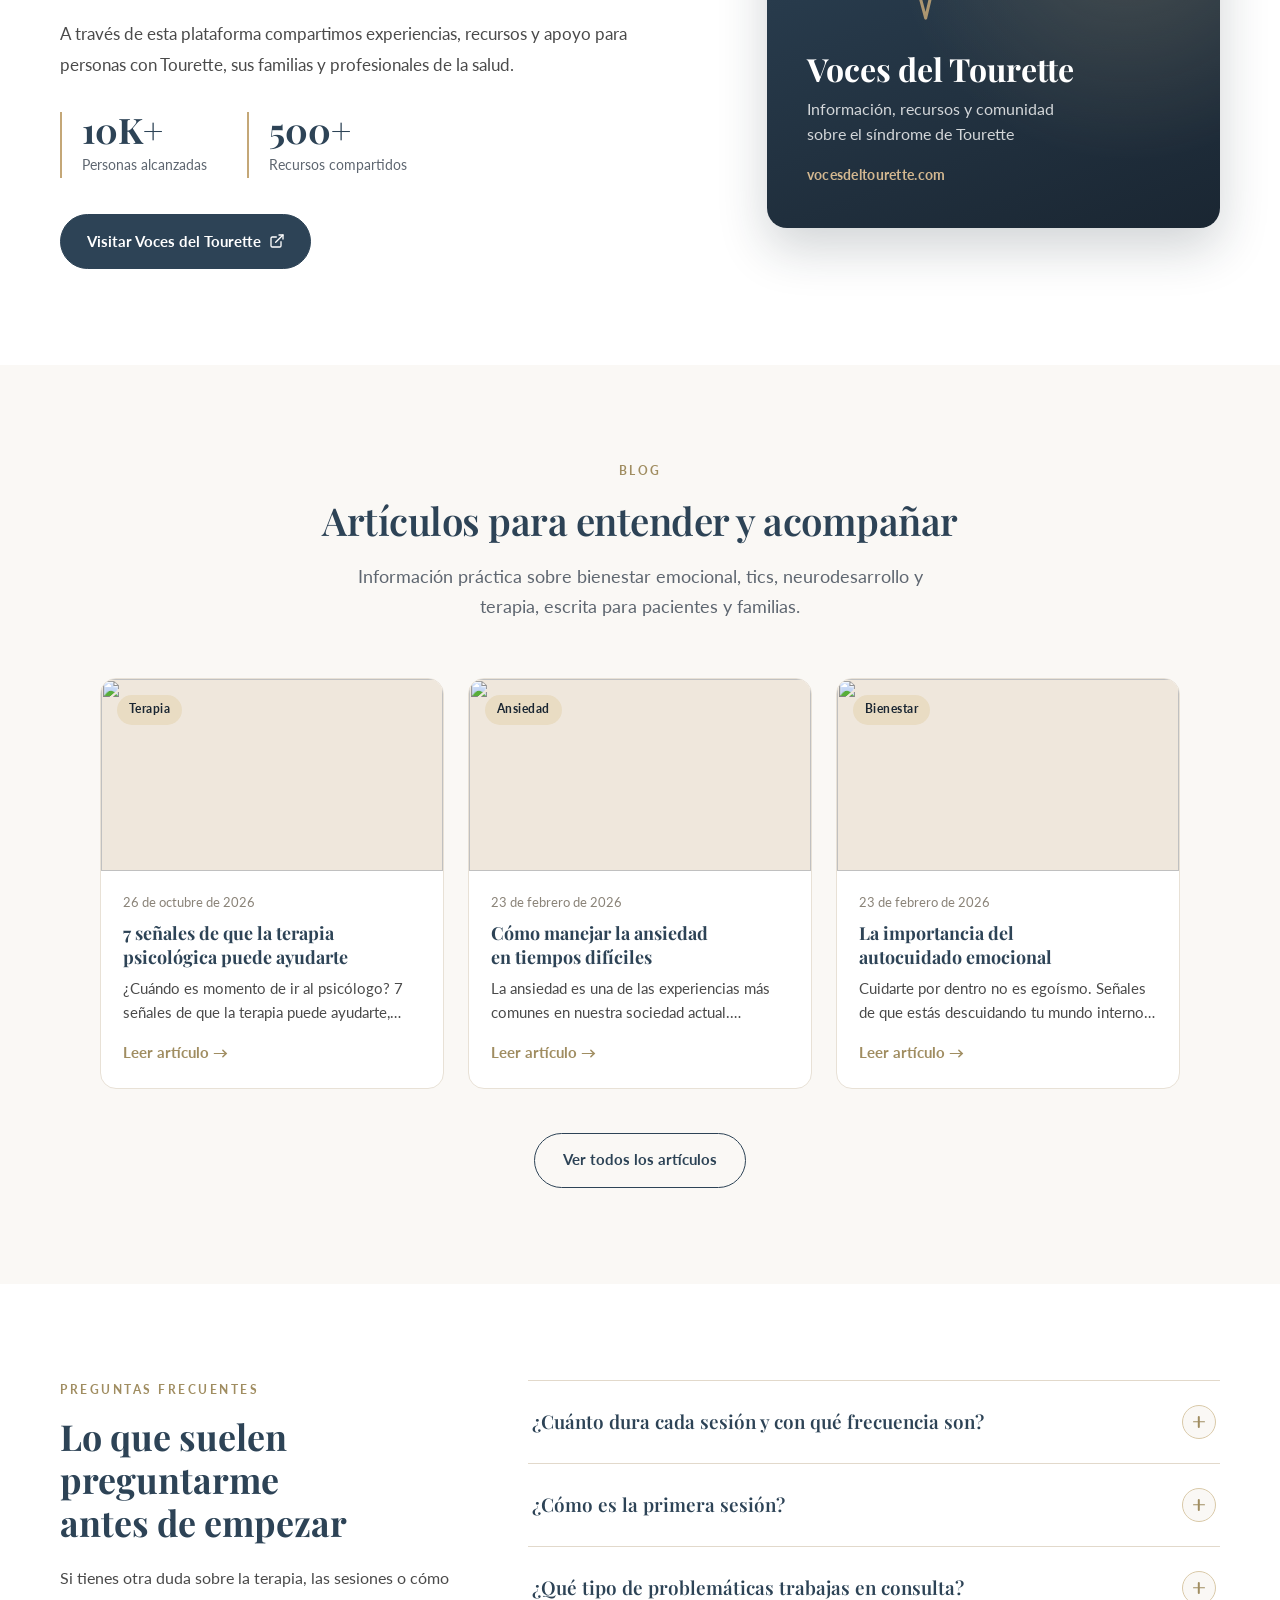
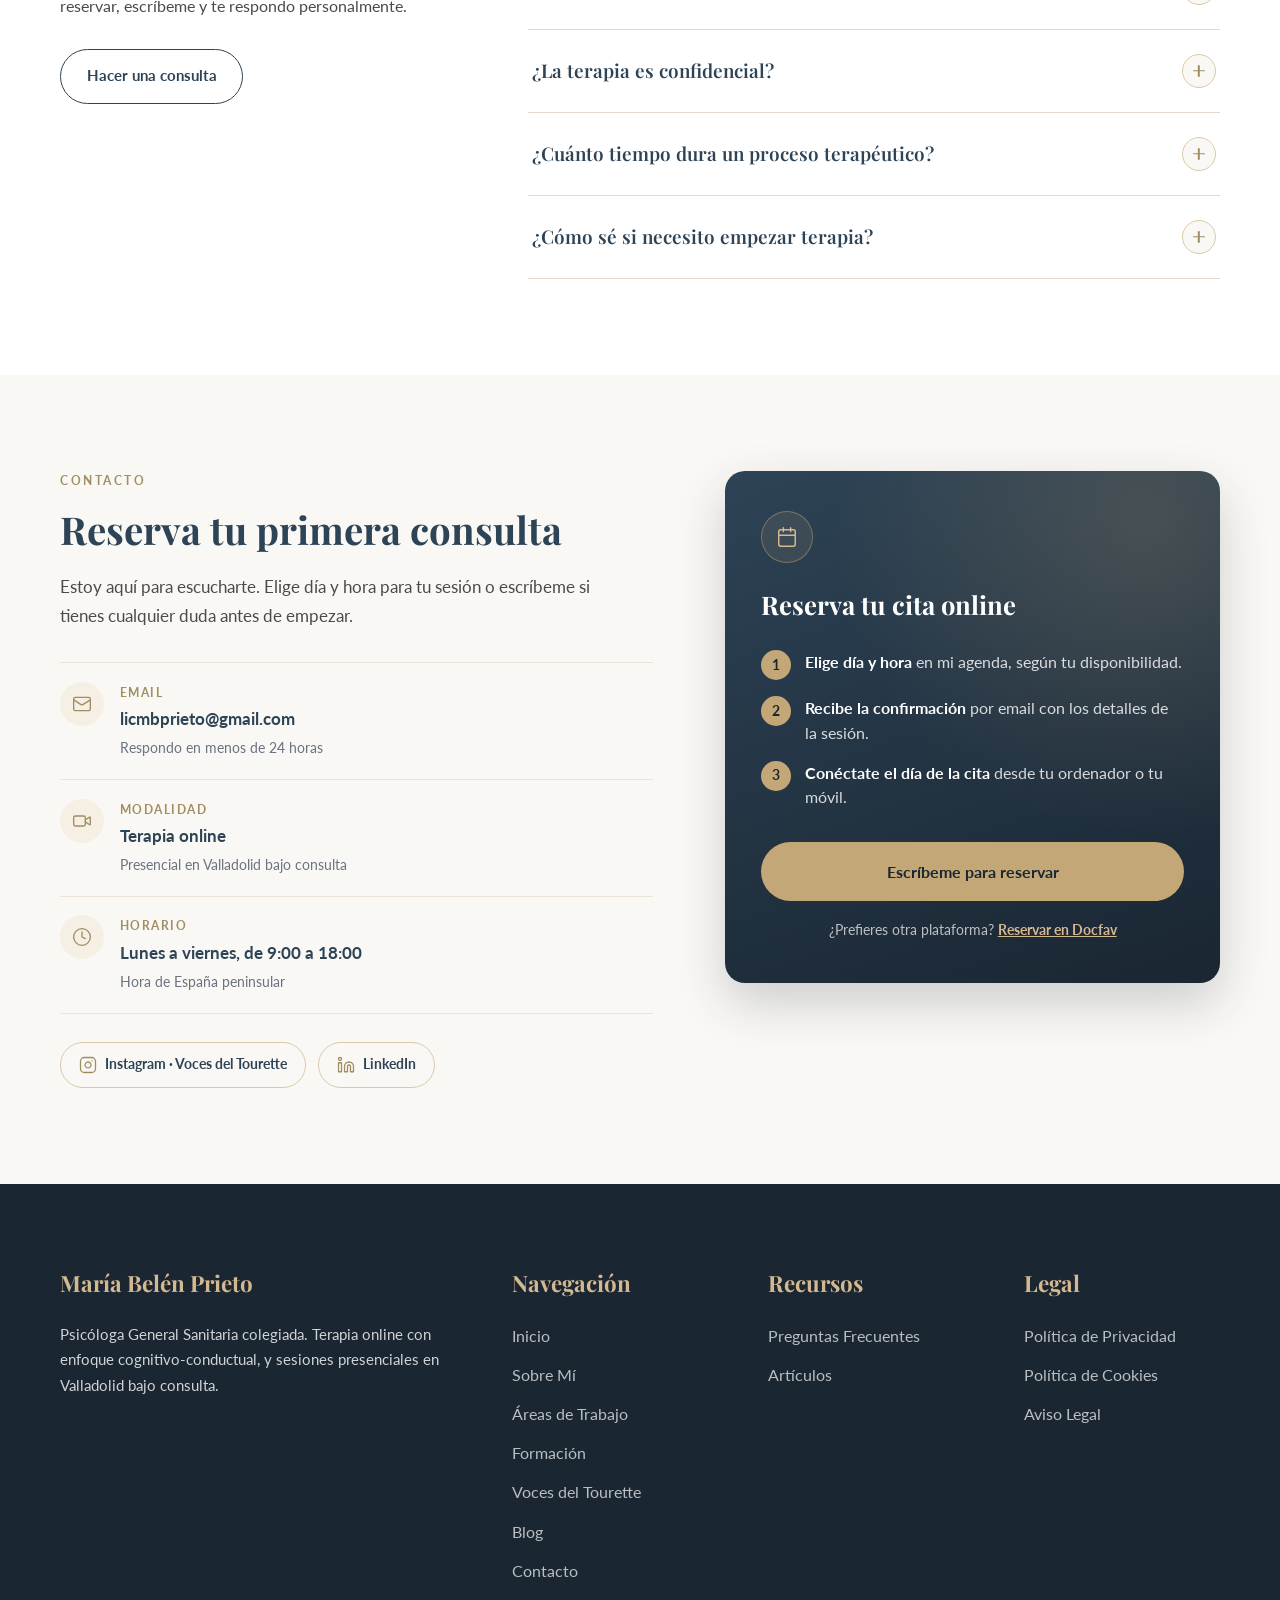
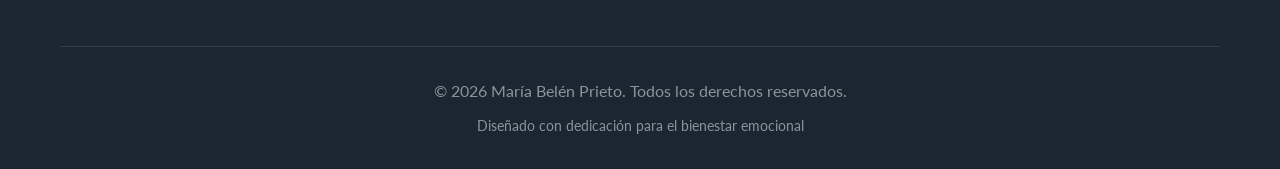
==== commit a8b4394c: "Sobre mí: quitar foto (queda solo la de la portada) Co-Authored-By: Claude Opus 5.5 <noreply@anthrop" ====
--- a/index.html
+++ b/index.html
@@ -7,7 +7,7 @@
     <!-- Search Console (cuenta personal). No borrar: Google la revisa periódicamente. -->
     <meta name="google-site-verification" content="N6UZnbw3qTWTIHhU-GUSRFSdViYK75l-H5b8nfOGCbo" />
     <meta name="description" id="meta-desc" content="Psicóloga General Sanitaria con experiencia en Trastornos del Neurodesarrollo y Síndrome de Tourette. Terapeuta certificada en CBIT. Terapia online y en Valladolid.">
-    <link rel="stylesheet" href="styles.css?v=20261027a">
+    <link rel="stylesheet" href="styles.css?v=20261027b">
     <link rel="preconnect" href="https://res.cloudinary.com">
     <link rel="preconnect" href="https://fonts.googleapis.com">
     <link rel="preconnect" href="https://fonts.gstatic.com" crossorigin>
@@ -222,10 +222,7 @@
 <section id="sobre-mi" class="about about-v2" data-static="true">
     <!-- Contenido fijo (antes se cargaba desde Firebase). Se edita aquí. -->
     <div class="container">
-        <div class="about-v2-grid">
-            <figure class="about-v2-photo">
-                <img src="https://res.cloudinary.com/ddtpdc670/image/upload/f_auto,q_auto,w_900/v1771442277/Foto_Belu_adaptada_para_Pagina_h2eyy9.jpg" alt="María Belén Prieto en su consulta" width="900" height="1125" loading="lazy">
-            </figure>
+        <div class="about-v2-grid sin-foto">
             <div class="about-v2-text">
                 <span class="section-tag">SOBRE MÍ</span>
                 <h2 class="about-title">Comprometida con tu proceso de cambio</h2>
--- a/styles.css
+++ b/styles.css
@@ -3702,3 +3702,8 @@
     #inicio .hero-photo { justify-self: center; max-width: 260px; }
     #inicio .hero-photo::before { inset: 14px -14px -14px 14px; }
 }
+
+/* Sobre mí sin foto (27 oct 2026): la foto de Belén está en la portada */
+#sobre-mi .about-v2-grid.sin-foto { grid-template-columns: 1fr; max-width: 760px; margin: 0 auto; }
+#sobre-mi .about-v2-grid.sin-foto .about-v2-text { text-align: left; }
+#sobre-mi .about-v2-grid.sin-foto .about-v2-text p { max-width: none; }
